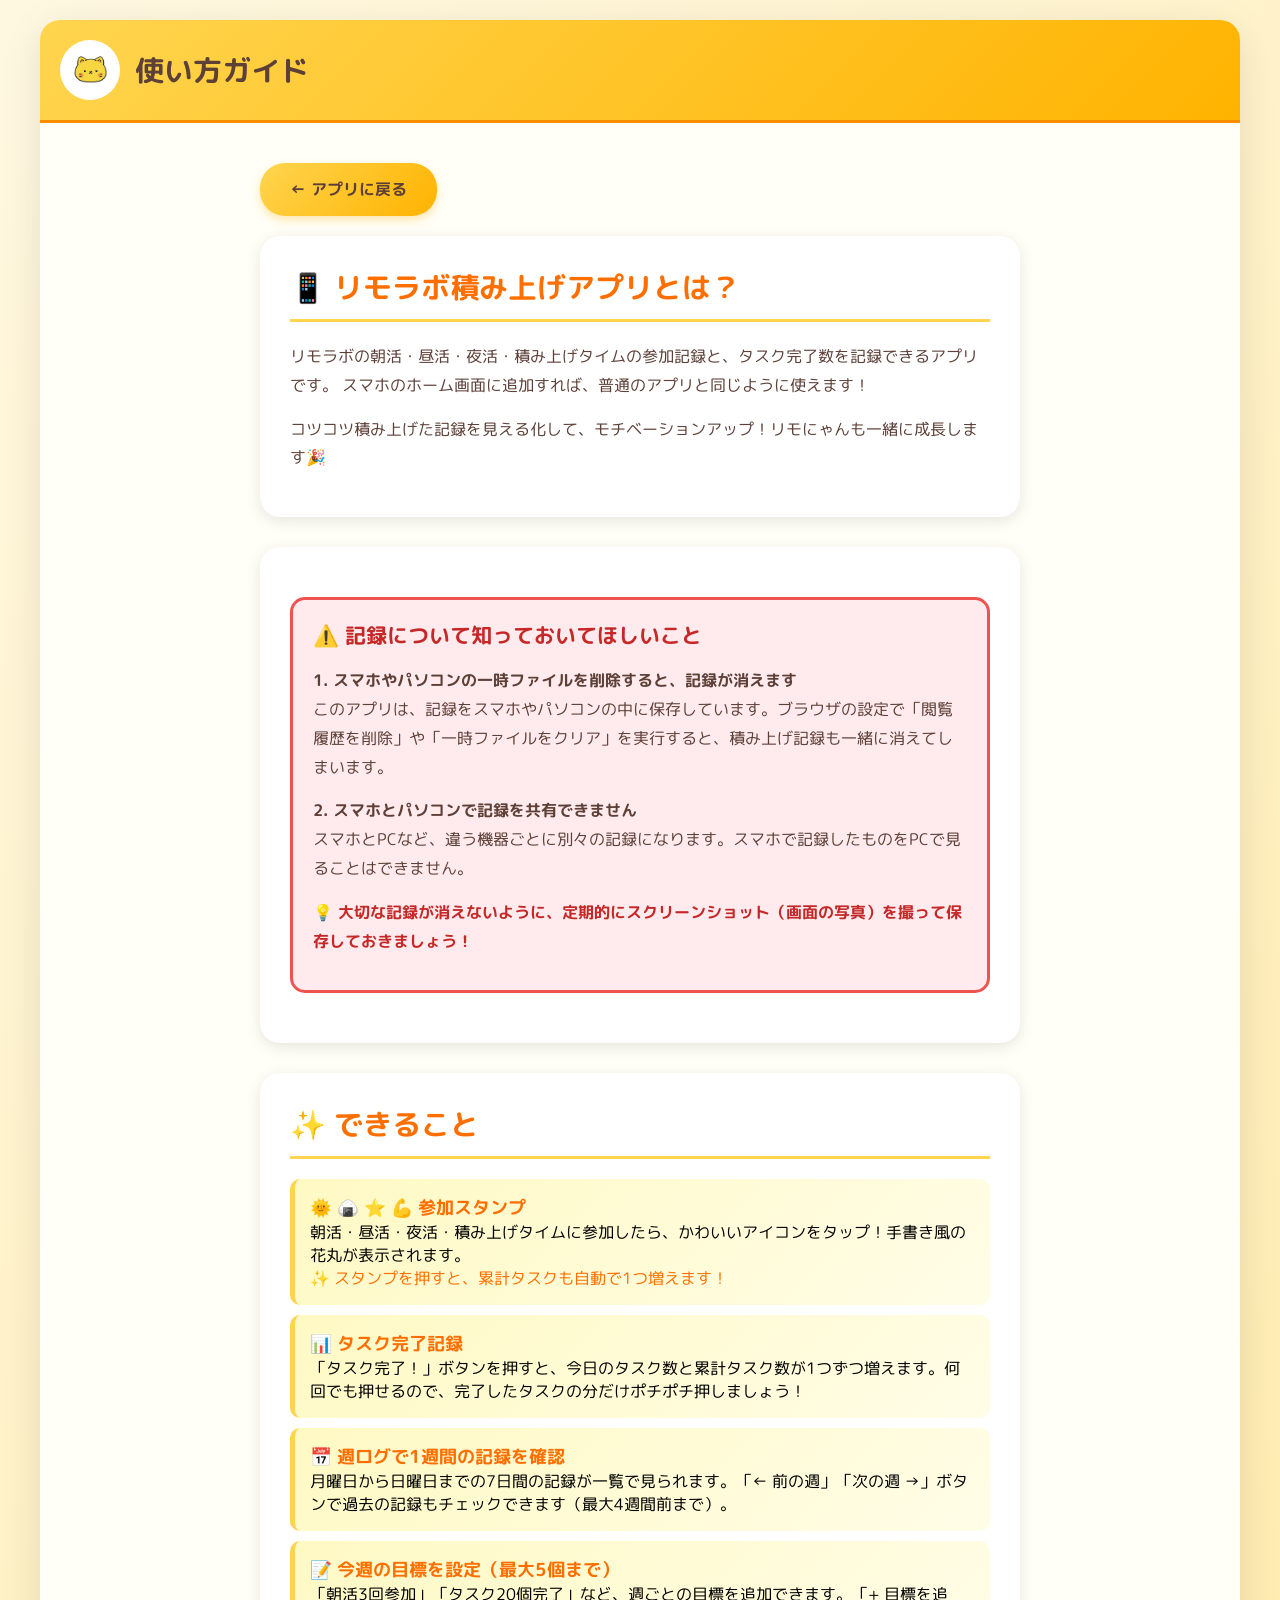
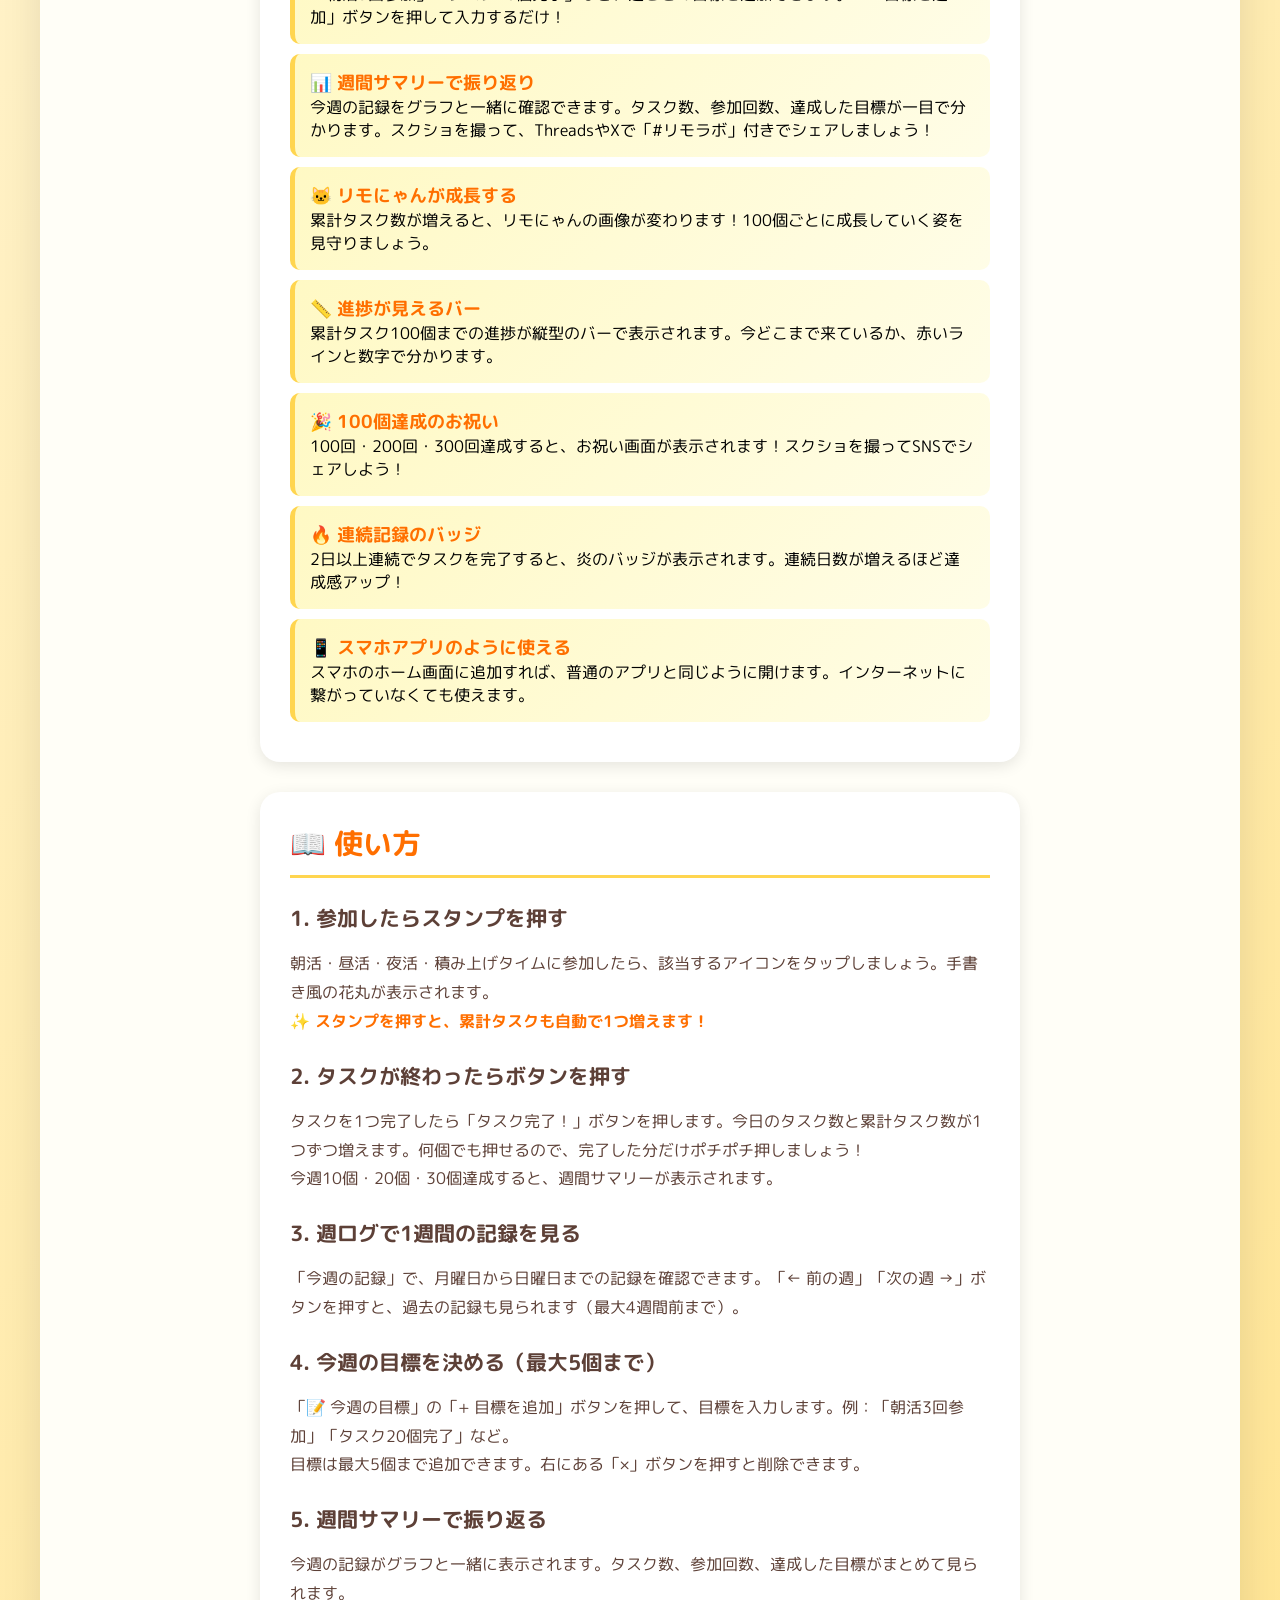
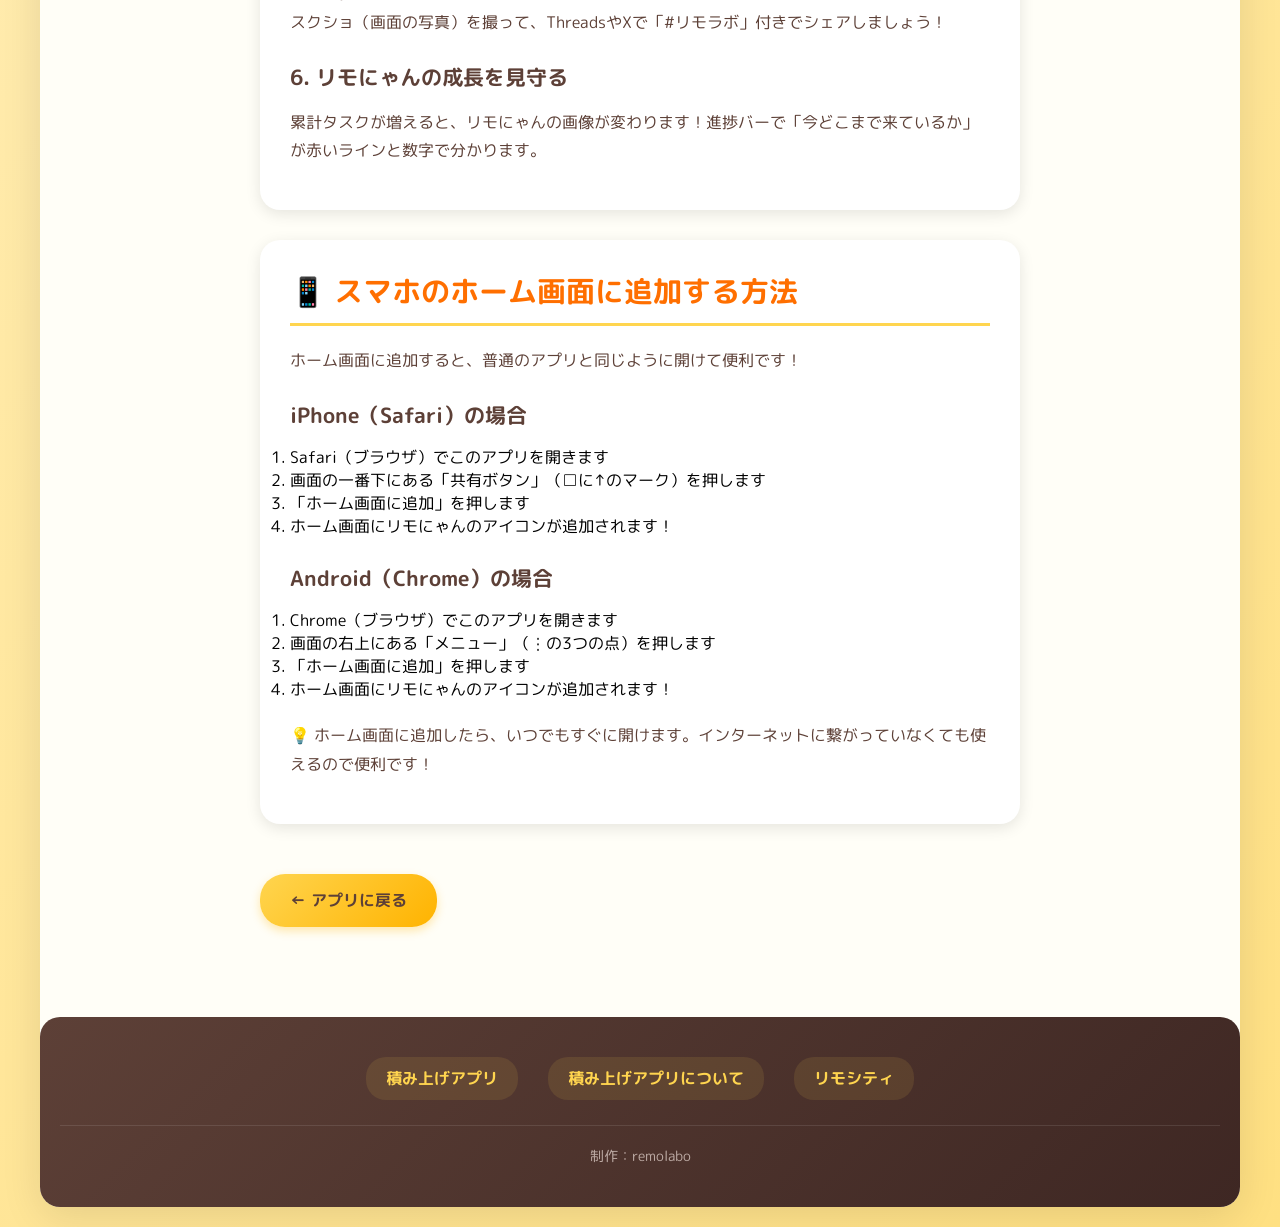
==== about.html @ e18f7ae5 "feat: 使い方リンクをヘッダーに移動＋内容を初心者向けに全面改訂 【レイアウト変更】 - 「使い方」リンクをフッターからヘッダーに移動 - ヘッダーにナビゲーションバーを追加（オレンジのボタン） " ====
<!DOCTYPE html>
<html lang="ja">
<head>
    <meta charset="UTF-8">
    <meta name="viewport" content="width=device-width, initial-scale=1.0">
    <title>リモラボ_積み上げアプリについて</title>

    <!-- PWA設定 -->
    <link rel="manifest" href="manifest.json">
    <link rel="icon" href="assets/remonyan.png">
    <meta name="theme-color" content="#ffd54f">
    <meta name="apple-mobile-web-app-capable" content="yes">
    <meta name="apple-mobile-web-app-status-bar-style" content="default">
    <meta name="apple-mobile-web-app-title" content="積み上げ">
    <link rel="apple-touch-icon" href="assets/remonyan.png">

    <!-- Google Fonts -->
    <link rel="preconnect" href="https://fonts.googleapis.com">
    <link rel="preconnect" href="https://fonts.gstatic.com" crossorigin>
    <link href="https://fonts.googleapis.com/css2?family=M+PLUS+Rounded+1c:wght@400;700;800&display=swap" rel="stylesheet">

    <link rel="stylesheet" href="styles.css">
    <style>
        .about-container {
            max-width: 800px;
            margin: 0 auto;
            padding: 20px;
        }

        .about-section {
            background: white;
            border-radius: 20px;
            padding: 30px;
            margin-bottom: 30px;
            box-shadow: 0 4px 15px rgba(0,0,0,0.1);
        }

        .about-section h2 {
            color: #ff6f00;
            font-size: 1.8em;
            margin-bottom: 20px;
            border-bottom: 3px solid #ffd54f;
            padding-bottom: 10px;
        }

        .about-section h3 {
            color: #5d4037;
            font-size: 1.3em;
            margin-top: 25px;
            margin-bottom: 15px;
        }

        .about-section p {
            line-height: 1.8;
            color: #5d4037;
            margin-bottom: 15px;
        }

        .feature-list {
            list-style: none;
            padding: 0;
        }

        .feature-list li {
            padding: 15px;
            margin-bottom: 10px;
            background: linear-gradient(135deg, #fff9c4 0%, #fffde7 100%);
            border-radius: 10px;
            border-left: 5px solid #ffd54f;
        }

        .feature-list li strong {
            color: #ff6f00;
            font-size: 1.1em;
        }

        .warning-box {
            background: #ffebee;
            border: 3px solid #ef5350;
            border-radius: 15px;
            padding: 20px;
            margin: 20px 0;
        }

        .warning-box h3 {
            color: #c62828;
            margin-top: 0;
        }

        .backup-steps {
            background: #e8f5e9;
            border: 3px solid #66bb6a;
            border-radius: 15px;
            padding: 20px;
            margin: 20px 0;
        }

        .backup-steps h3 {
            color: #2e7d32;
            margin-top: 0;
        }

        .backup-steps ol {
            line-height: 2;
        }

        .backup-steps strong {
            color: #2e7d32;
        }

        .back-link {
            display: inline-block;
            margin: 20px 0;
            padding: 15px 30px;
            background: linear-gradient(135deg, #ffd54f 0%, #ffb300 100%);
            color: #5d4037;
            text-decoration: none;
            border-radius: 25px;
            font-weight: bold;
            box-shadow: 0 4px 10px rgba(255, 179, 0, 0.3);
            transition: all 0.3s;
        }

        .back-link:hover {
            transform: translateY(-2px);
            box-shadow: 0 6px 15px rgba(255, 179, 0, 0.4);
        }
    </style>
</head>
<body>
    <div class="container">
        <!-- ヘッダー -->
        <header>
            <div class="header-content">
                <img src="assets/remonyan.png" alt="リモにゃん" class="header-logo">
                <h1>使い方ガイド</h1>
            </div>
        </header>

        <div class="about-container">
            <a href="index.html" class="back-link">← アプリに戻る</a>

            <!-- アプリについて -->
            <div class="about-section">
                <h2>📱 リモラボ積み上げアプリとは？</h2>
                <p>
                    リモラボの朝活・昼活・夜活・積み上げタイムの参加記録と、タスク完了数を記録できるアプリです。
                    スマホのホーム画面に追加すれば、普通のアプリと同じように使えます！
                </p>
                <p>
                    コツコツ積み上げた記録を見える化して、モチベーションアップ！リモにゃんも一緒に成長します🎉
                </p>
            </div>

            <!-- 重要な注意点 -->
            <div class="about-section">
                <div class="warning-box">
                    <h3>⚠️ 記録について知っておいてほしいこと</h3>
                    <p>
                        <strong>1. スマホやパソコンの一時ファイルを削除すると、記録が消えます</strong><br>
                        このアプリは、記録をスマホやパソコンの中に保存しています。ブラウザの設定で「閲覧履歴を削除」や「一時ファイルをクリア」を実行すると、積み上げ記録も一緒に消えてしまいます。
                    </p>
                    <p>
                        <strong>2. スマホとパソコンで記録を共有できません</strong><br>
                        スマホとPCなど、違う機器ごとに別々の記録になります。スマホで記録したものをPCで見ることはできません。
                    </p>
                    <p style="margin-top: 15px; color: #c62828; font-weight: bold;">
                        💡 大切な記録が消えないように、定期的にスクリーンショット（画面の写真）を撮って保存しておきましょう！
                    </p>
                </div>
            </div>

            <!-- 主な機能 -->
            <div class="about-section">
                <h2>✨ できること</h2>
                <ul class="feature-list">
                    <li>
                        <strong>🌞 🍙 ⭐ 💪 参加スタンプ</strong><br>
                        朝活・昼活・夜活・積み上げタイムに参加したら、かわいいアイコンをタップ！手書き風の花丸が表示されます。<br>
                        <span style="color: #ff6f00;">✨ スタンプを押すと、累計タスクも自動で1つ増えます！</span>
                    </li>
                    <li>
                        <strong>📊 タスク完了記録</strong><br>
                        「タスク完了！」ボタンを押すと、今日のタスク数と累計タスク数が1つずつ増えます。何回でも押せるので、完了したタスクの分だけポチポチ押しましょう！
                    </li>
                    <li>
                        <strong>📅 週ログで1週間の記録を確認</strong><br>
                        月曜日から日曜日までの7日間の記録が一覧で見られます。「← 前の週」「次の週 →」ボタンで過去の記録もチェックできます（最大4週間前まで）。
                    </li>
                    <li>
                        <strong>📝 今週の目標を設定（最大5個まで）</strong><br>
                        「朝活3回参加」「タスク20個完了」など、週ごとの目標を追加できます。「+ 目標を追加」ボタンを押して入力するだけ！
                    </li>
                    <li>
                        <strong>📊 週間サマリーで振り返り</strong><br>
                        今週の記録をグラフと一緒に確認できます。タスク数、参加回数、達成した目標が一目で分かります。スクショを撮って、ThreadsやXで「#リモラボ」付きでシェアしましょう！
                    </li>
                    <li>
                        <strong>🐱 リモにゃんが成長する</strong><br>
                        累計タスク数が増えると、リモにゃんの画像が変わります！100個ごとに成長していく姿を見守りましょう。
                    </li>
                    <li>
                        <strong>📏 進捗が見えるバー</strong><br>
                        累計タスク100個までの進捗が縦型のバーで表示されます。今どこまで来ているか、赤いラインと数字で分かります。
                    </li>
                    <li>
                        <strong>🎉 100個達成のお祝い</strong><br>
                        100回・200回・300回達成すると、お祝い画面が表示されます！スクショを撮ってSNSでシェアしよう！
                    </li>
                    <li>
                        <strong>🔥 連続記録のバッジ</strong><br>
                        2日以上連続でタスクを完了すると、炎のバッジが表示されます。連続日数が増えるほど達成感アップ！
                    </li>
                    <li>
                        <strong>📱 スマホアプリのように使える</strong><br>
                        スマホのホーム画面に追加すれば、普通のアプリと同じように開けます。インターネットに繋がっていなくても使えます。
                    </li>
                </ul>
            </div>

            <!-- 使い方 -->
            <div class="about-section">
                <h2>📖 使い方</h2>

                <h3>1. 参加したらスタンプを押す</h3>
                <p>
                    朝活・昼活・夜活・積み上げタイムに参加したら、該当するアイコンをタップしましょう。手書き風の花丸が表示されます。<br>
                    <strong style="color: #ff6f00;">✨ スタンプを押すと、累計タスクも自動で1つ増えます！</strong>
                </p>

                <h3>2. タスクが終わったらボタンを押す</h3>
                <p>
                    タスクを1つ完了したら「タスク完了！」ボタンを押します。今日のタスク数と累計タスク数が1つずつ増えます。何個でも押せるので、完了した分だけポチポチ押しましょう！<br>
                    今週10個・20個・30個達成すると、週間サマリーが表示されます。
                </p>

                <h3>3. 週ログで1週間の記録を見る</h3>
                <p>
                    「今週の記録」で、月曜日から日曜日までの記録を確認できます。「← 前の週」「次の週 →」ボタンを押すと、過去の記録も見られます（最大4週間前まで）。
                </p>

                <h3>4. 今週の目標を決める（最大5個まで）</h3>
                <p>
                    「📝 今週の目標」の「+ 目標を追加」ボタンを押して、目標を入力します。例：「朝活3回参加」「タスク20個完了」など。<br>
                    目標は最大5個まで追加できます。右にある「×」ボタンを押すと削除できます。
                </p>

                <h3>5. 週間サマリーで振り返る</h3>
                <p>
                    今週の記録がグラフと一緒に表示されます。タスク数、参加回数、達成した目標がまとめて見られます。<br>
                    スクショ（画面の写真）を撮って、ThreadsやXで「#リモラボ」付きでシェアしましょう！
                </p>

                <h3>6. リモにゃんの成長を見守る</h3>
                <p>
                    累計タスクが増えると、リモにゃんの画像が変わります！進捗バーで「今どこまで来ているか」が赤いラインと数字で分かります。
                </p>
            </div>

            <!-- スマホアプリ化 -->
            <div class="about-section">
                <h2>📱 スマホのホーム画面に追加する方法</h2>
                <p>
                    ホーム画面に追加すると、普通のアプリと同じように開けて便利です！
                </p>

                <h3>iPhone（Safari）の場合</h3>
                <ol>
                    <li>Safari（ブラウザ）でこのアプリを開きます</li>
                    <li>画面の一番下にある「共有ボタン」（□に↑のマーク）を押します</li>
                    <li>「ホーム画面に追加」を押します</li>
                    <li>ホーム画面にリモにゃんのアイコンが追加されます！</li>
                </ol>

                <h3>Android（Chrome）の場合</h3>
                <ol>
                    <li>Chrome（ブラウザ）でこのアプリを開きます</li>
                    <li>画面の右上にある「メニュー」（⋮の3つの点）を押します</li>
                    <li>「ホーム画面に追加」を押します</li>
                    <li>ホーム画面にリモにゃんのアイコンが追加されます！</li>
                </ol>

                <p style="margin-top: 20px; color: #5d4037;">
                    💡 ホーム画面に追加したら、いつでもすぐに開けます。インターネットに繋がっていなくても使えるので便利です！
                </p>
            </div>

            <a href="index.html" class="back-link">← アプリに戻る</a>
        </div>

        <!-- フッター -->
        <footer>
            <div class="footer-links">
                <a href="index.html">積み上げアプリ</a>
                <a href="about.html">積み上げアプリについて</a>
                <a href="https://remolabo.commmune.com/view/home" target="_blank">リモシティ</a>
            </div>
            <div class="footer-credit">
                制作：remolabo
            </div>
        </footer>
    </div>
</body>
</html>
---- styles.css ----
/* リセット */
* {
    margin: 0;
    padding: 0;
    box-sizing: border-box;
}

/* モバイル最適化 */
button {
    touch-action: manipulation; /* タップ時の300msディレイを削減 */
    -webkit-tap-highlight-color: rgba(255, 213, 79, 0.3); /* タップ時のハイライト色 */
}

body {
    font-family: 'M PLUS Rounded 1c', 'Segoe UI', 'Hiragino Sans', 'Hiragino Kaku Gothic ProN', Meiryo, sans-serif;
    background: linear-gradient(135deg, #fff8e1 0%, #ffe082 100%);
    min-height: 100vh;
    padding: 20px;
    /* スクロール時のパフォーマンス向上 */
    -webkit-overflow-scrolling: touch;
}

.container {
    max-width: 1200px;
    margin: 0 auto;
    background: #fffef7;
    border-radius: 20px;
    box-shadow: 0 10px 40px rgba(0,0,0,0.1);
    overflow: hidden;
}

/* ヘッダー */
header {
    background: linear-gradient(135deg, #ffd54f 0%, #ffb300 100%);
    padding: 20px;
    border-bottom: 3px solid #ff8f00;
}

.header-content {
    display: flex;
    align-items: center;
    gap: 15px;
}

.header-logo {
    width: 60px;
    height: 60px;
    border-radius: 50%;
    background: white;
    padding: 5px;
}

header h1 {
    flex: 1;
    color: #5d4037;
    font-size: 1.8em;
    font-weight: bold;
}

.header-nav {
    display: flex;
    justify-content: center;
    padding: 10px 0 0 0;
}

.nav-link {
    background: linear-gradient(135deg, #ff6f00 0%, #ff8f00 100%);
    color: white;
    text-decoration: none;
    padding: 8px 20px;
    border-radius: 20px;
    font-weight: bold;
    font-size: 0.9em;
    transition: all 0.2s;
}

.nav-link:hover {
    transform: translateY(-2px);
    box-shadow: 0 4px 10px rgba(255, 111, 0, 0.3);
}

.icon-btn {
    background: white;
    border: none;
    border-radius: 50%;
    width: 40px;
    height: 40px;
    font-size: 1.5em;
    cursor: pointer;
    transition: transform 0.2s;
}

.icon-btn:hover {
    transform: scale(1.1);
}

/* メインレイアウト */
.main-layout {
    display: flex;
    gap: 20px;
    padding: 20px;
}

main {
    flex: 1;
}

/* 今日の操作パネル */
.today-panel {
    background: white;
    border: 2px solid #ffe082;
    border-radius: 15px;
    padding: 20px;
    margin-bottom: 20px;
}

.today-panel h2 {
    color: #5d4037;
    margin-bottom: 15px;
    font-size: 1.3em;
}

/* 参加スタンプ */
.stamps-container {
    display: grid;
    grid-template-columns: repeat(4, 1fr);
    gap: 15px;
    margin-bottom: 20px;
}

.stamp-btn {
    position: relative;
    background: white;
    border: 3px solid #e0e0e0;
    border-radius: 15px;
    padding: 15px;
    cursor: pointer;
    transition: all 0.3s;
    display: flex;
    flex-direction: column;
    align-items: center;
    gap: 8px;
}

.stamp-btn:hover {
    transform: translateY(-5px);
    box-shadow: 0 5px 15px rgba(0,0,0,0.1);
}

.stamp-icon {
    width: 60px;
    height: 60px;
    object-fit: contain;
}

.stamp-label {
    font-size: 0.9em;
    color: #666;
    font-weight: bold;
}

/* 花丸エフェクト（手書き風） */
.hanamaru {
    position: absolute;
    top: 50%;
    left: 50%;
    transform: translate(-50%, -50%);
    width: 90px;
    height: 90px;
    opacity: 0;
    pointer-events: none;
    background-image: url('assets/hanamaru.png');
    background-size: contain;
    background-repeat: no-repeat;
    background-position: center;
}

.stamp-btn.active .hanamaru {
    opacity: 0.8;
}

/* 押した瞬間のアニメーション（1回だけ） */
.hanamaru.animate {
    animation: hanamaru-draw 0.6s ease-out;
}

@keyframes hanamaru-draw {
    0% {
        opacity: 0;
        transform: translate(-50%, -50%) scale(0.5) rotate(-10deg);
    }
    50% {
        transform: translate(-50%, -50%) scale(1.15) rotate(5deg);
    }
    100% {
        opacity: 0.8;
        transform: translate(-50%, -50%) scale(1) rotate(0deg);
    }
}

/* タスクセクション */
.task-section {
    text-align: center;
}

.task-button-row {
    display: flex;
    align-items: center;
    justify-content: center;
    gap: 15px;
    flex-wrap: wrap;
}

.task-btn {
    background: linear-gradient(135deg, #fff9c4 0%, #ffd54f 50%, #ffb300 100%);
    color: #5d4037;
    border: 3px solid #fff;
    border-radius: 30px;
    padding: 18px 45px;
    font-size: 1.3em;
    font-weight: 800;
    cursor: pointer;
    box-shadow:
        0 0 0 2px #ffb300,
        0 8px 0 #ff8f00,
        0 12px 25px rgba(255, 143, 0, 0.5);
    transition: all 0.1s ease;
    position: relative;
    text-shadow: 0 2px 4px rgba(255, 255, 255, 0.8);
    letter-spacing: 0.05em;
}

.task-btn:hover {
    transform: translateY(-2px);
    box-shadow:
        0 0 0 2px #ffb300,
        0 10px 0 #ff8f00,
        0 15px 30px rgba(255, 143, 0, 0.6);
}

.task-btn:active {
    transform: translateY(6px);
    box-shadow:
        0 0 0 2px #ffb300,
        0 2px 0 #ff8f00,
        0 5px 12px rgba(255, 143, 0, 0.4);
}

.streak-badge {
    background: linear-gradient(135deg, #ff9800 0%, #f57c00 100%);
    color: white;
    padding: 10px 20px;
    border-radius: 25px;
    font-weight: bold;
    font-size: 1.1em;
    box-shadow: 0 4px 15px rgba(255, 152, 0, 0.3);
    animation: streak-pulse 2s ease-in-out infinite;
}

@keyframes streak-pulse {
    0%, 100% {
        transform: scale(1);
        box-shadow: 0 4px 15px rgba(255, 152, 0, 0.3);
    }
    50% {
        transform: scale(1.05);
        box-shadow: 0 6px 20px rgba(255, 152, 0, 0.5);
    }
}

.task-count {
    margin-top: 15px;
    display: flex;
    justify-content: center;
    gap: 30px;
    font-size: 1.1em;
}

.task-count strong {
    color: #ff6f00;
    font-size: 1.3em;
}

/* 週ログ */
.week-log {
    background: white;
    border: 2px solid #ffe082;
    border-radius: 15px;
    padding: 20px;
    margin-bottom: 20px;
}

.week-nav {
    display: flex;
    align-items: center;
    justify-content: space-between;
    margin-bottom: 15px;
}

.week-nav button {
    background: #ffd54f;
    border: none;
    border-radius: 20px;
    padding: 8px 16px;
    cursor: pointer;
    font-weight: bold;
    transition: all 0.2s;
}

.week-nav button:hover {
    background: #ffb300;
    transform: scale(1.05);
}

.week-nav button:disabled {
    background: #e0e0e0;
    cursor: not-allowed;
    opacity: 0.5;
}

#weekTitle {
    color: #5d4037;
    font-size: 1.2em;
}

.week-table {
    border: 2px solid #e0e0e0;
    border-radius: 10px;
    overflow: hidden;
}

.week-header {
    display: grid;
    grid-template-columns: 120px 1fr 80px;
    background: #fff8e1;
    font-weight: bold;
    padding: 10px;
    border-bottom: 2px solid #e0e0e0;
}

.week-body {
    max-height: 400px;
    overflow-y: auto;
}

.week-row {
    display: grid;
    grid-template-columns: 120px 1fr 80px;
    padding: 10px;
    border-bottom: 1px solid #f0f0f0;
    align-items: center;
}

.week-row:last-child {
    border-bottom: none;
}

.week-row.today {
    background: #fff9c4;
}

.week-stamps {
    display: flex;
    gap: 8px;
}

.mini-stamp {
    width: 24px;
    height: 24px;
    object-fit: contain;
    opacity: 0.3;
    position: relative;
}

.mini-stamp.active {
    opacity: 1;
}

.mini-stamp.active::after {
    content: '';
    position: absolute;
    top: 50%;
    left: 50%;
    transform: translate(-50%, -50%);
    width: 25px;
    height: 25px;
    border: 2px solid #ff5252;
    border-radius: 50%;
}

/* リモにゃん成長パネル */
.remonyan-panel {
    width: 200px;
    background: white;
    border: 2px solid #ffe082;
    border-radius: 15px;
    padding: 20px;
    text-align: center;
}

.remonyan-panel h3 {
    color: #5d4037;
    margin-bottom: 15px;
    font-size: 1.1em;
}

.remonyan-container {
    margin: 20px 0;
}

.remonyan-growth {
    width: 150px;
    height: 150px;
    object-fit: contain;
    animation: remonyan-bounce 3s ease-in-out infinite;
}

@keyframes remonyan-bounce {
    0%, 100% {
        transform: translateY(0);
    }
    50% {
        transform: translateY(-10px);
    }
}

.remonyan-count {
    font-size: 1.5em;
    font-weight: bold;
    color: #ff6f00;
    margin: 15px 0 0 0;
}

/* ものさしバー */
.monasashi-bar {
    height: 300px;
    width: 60px;
    margin: 20px auto 0;
    border: 2px solid #bdbdbd;
    border-radius: 10px;
    overflow: visible;
    position: relative;
    background: #f5f5f5;
    display: flex;
    flex-direction: column-reverse;
}

.monasashi-bar .monasashi-block {
    overflow: hidden;
}

.monasashi-block {
    height: 1%;
    transition: all 0.3s;
}

.monasashi-current {
    position: absolute;
    left: 0; /* バーの左端に揃える */
    width: 100%; /* バーの幅に合わせる */
    height: 3px;
    background: #ff3333; /* 赤いライン */
    box-shadow: 0 1px 3px rgba(255, 51, 51, 0.5);
    z-index: 10;
    pointer-events: none;
}

/* 数字は非表示 */
.monasashi-number {
    display: none;
}

/* 今週の目標 */
.weekly-goal {
    background: #fff9c4;
    border: 2px solid #ffd54f;
    border-radius: 15px;
    padding: 15px;
    margin-bottom: 20px;
}

.goal-header {
    display: flex;
    justify-content: space-between;
    align-items: center;
    margin-bottom: 12px;
}

.goal-header label {
    font-weight: bold;
    color: #5d4037;
    margin: 0;
}

.add-goal-btn {
    background: linear-gradient(135deg, #ffd54f 0%, #ffb300 100%);
    color: #5d4037;
    border: none;
    padding: 8px 16px;
    border-radius: 20px;
    font-size: 0.9em;
    font-weight: bold;
    cursor: pointer;
    transition: all 0.3s;
    box-shadow: 0 2px 8px rgba(255, 179, 0, 0.3);
}

.add-goal-btn:hover {
    transform: translateY(-2px);
    box-shadow: 0 4px 12px rgba(255, 179, 0, 0.4);
}

.add-goal-btn:active {
    transform: translateY(0);
}

.add-goal-btn:disabled {
    opacity: 0.5;
    cursor: not-allowed;
}

.goals-container {
    display: flex;
    flex-direction: column;
    gap: 10px;
}

.goal-item {
    display: flex;
    gap: 8px;
    align-items: center;
}

.goal-item input {
    flex: 1;
    padding: 12px;
    border: 2px solid #ffe082;
    border-radius: 10px;
    font-size: 1em;
    font-family: 'M PLUS Rounded 1c', sans-serif;
    transition: border-color 0.2s;
}

.goal-item input:focus {
    outline: none;
    border-color: #ffb300;
}

.remove-goal-btn {
    background: #ff5252;
    color: white;
    border: none;
    width: 32px;
    height: 32px;
    border-radius: 50%;
    font-size: 1.2em;
    cursor: pointer;
    transition: all 0.3s;
    flex-shrink: 0;
}

.remove-goal-btn:hover {
    background: #d32f2f;
    transform: scale(1.1);
}

.remove-goal-btn:active {
    transform: scale(0.95);
}

/* 注意書き */
.notice {
    background: #fff3e0;
    border: 2px solid #ff9800;
    border-radius: 10px;
    padding: 15px;
    font-size: 0.9em;
    color: #e65100;
    text-align: center;
}

/* モーダル */
.modal {
    display: none;
    position: fixed;
    top: 0;
    left: 0;
    width: 100%;
    height: 100%;
    background: rgba(0,0,0,0.5);
    z-index: 1000;
    align-items: center;
    justify-content: center;
}

.modal.show {
    display: flex;
}

.modal-content {
    background: white;
    border-radius: 20px;
    padding: 30px;
    max-width: 500px;
    width: 90%;
    max-height: 80vh;
    overflow-y: auto;
    position: relative;
}

.modal-header {
    display: flex;
    justify-content: space-between;
    align-items: center;
    margin-bottom: 20px;
}

.close-btn {
    background: none;
    border: none;
    font-size: 2em;
    cursor: pointer;
    color: #999;
    transition: color 0.2s;
}

.close-btn:hover {
    color: #333;
}

.settings-section {
    display: flex;
    flex-direction: column;
    gap: 15px;
}

.btn-primary {
    background: #2196f3;
    color: white;
    border: none;
    border-radius: 10px;
    padding: 12px 20px;
    font-size: 1em;
    cursor: pointer;
    transition: all 0.2s;
}

.btn-primary:hover {
    background: #1976d2;
    transform: translateY(-2px);
}

.btn-danger {
    background: #f44336;
    color: white;
    border: none;
    border-radius: 10px;
    padding: 12px 20px;
    font-size: 1em;
    cursor: pointer;
    transition: all 0.2s;
}

.btn-danger:hover {
    background: #d32f2f;
    transform: translateY(-2px);
}

/* お祝い画面 */
.celebration {
    background: rgba(0,0,0,0.8);
}

.celebration-content {
    max-width: 600px;
    text-align: center;
}

.celebration-circle {
    position: relative;
    width: 300px;
    height: 300px;
    margin: 20px auto;
}

#celebrationCanvas {
    position: absolute;
    top: 0;
    left: 0;
}

.celebration-logo {
    position: absolute;
    top: 50%;
    left: 50%;
    transform: translate(-50%, -50%);
    width: 150px;
    height: 150px;
    border-radius: 50%;
    animation: celebration-spin 2s ease-in-out;
}

@keyframes celebration-spin {
    0% { transform: translate(-50%, -50%) rotate(0deg) scale(0.5); opacity: 0; }
    50% { transform: translate(-50%, -50%) rotate(180deg) scale(1.2); }
    100% { transform: translate(-50%, -50%) rotate(360deg) scale(1); opacity: 1; }
}

.celebration-title {
    font-size: 2.5em;
    color: #ff6f00;
    margin: 20px 0;
    animation: celebration-bounce 1s ease-in-out;
}

@keyframes celebration-bounce {
    0%, 100% { transform: translateY(0); }
    50% { transform: translateY(-20px); }
}

.celebration-message {
    font-size: 1.3em;
    color: #5d4037;
    margin: 20px 0;
    line-height: 1.6;
}

.celebration-buttons {
    display: grid;
    grid-template-columns: 1fr 1fr;
    gap: 10px;
    margin-top: 30px;
}

.celebration-buttons .btn-primary {
    grid-column: 1 / -1;
}

.btn-social {
    color: white;
    border: none;
    border-radius: 10px;
    padding: 12px 20px;
    font-size: 1em;
    cursor: pointer;
    transition: all 0.2s;
}

.btn-social.threads {
    background: #000000;
}

.btn-social.x {
    background: #1da1f2;
}

.btn-social.line {
    background: #00b900;
}

.btn-social:hover {
    transform: translateY(-2px);
    filter: brightness(1.1);
}

/* 紙吹雪 */
.confetti {
    position: absolute;
    top: 0;
    left: 0;
    width: 100%;
    height: 100%;
    pointer-events: none;
    overflow: hidden;
}

.confetti-piece {
    position: absolute;
    width: 10px;
    height: 10px;
    background: #ffd54f;
    top: -10px;
    animation: confetti-fall 3s linear;
}

@keyframes confetti-fall {
    to {
        transform: translateY(100vh) rotate(360deg);
        opacity: 0;
    }
}

/* タスク完了メッセージ */
.task-message {
    position: fixed;
    top: 50%;
    left: 50%;
    transform: translate(-50%, -50%) scale(0.8);
    background: linear-gradient(135deg, #ffd54f 0%, #ffb300 100%);
    color: #5d4037;
    padding: 20px 40px;
    border-radius: 30px;
    font-size: 1.5em;
    font-weight: bold;
    box-shadow: 0 10px 30px rgba(255, 152, 0, 0.4);
    z-index: 2000;
    opacity: 0;
    pointer-events: none;
    transition: all 0.3s ease;
}

.task-message.show {
    opacity: 1;
    transform: translate(-50%, -50%) scale(1);
}

/* フッター */
footer {
    background: linear-gradient(135deg, #5d4037 0%, #3e2723 100%);
    color: #fff;
    padding: 40px 20px;
    text-align: center;
    margin-top: 50px;
    border-radius: 20px 20px 0 0;
}

.footer-links {
    display: flex;
    justify-content: center;
    gap: 30px;
    margin-bottom: 25px;
    flex-wrap: wrap;
}

.footer-links a {
    color: #ffd54f;
    text-decoration: none;
    font-weight: bold;
    padding: 10px 20px;
    border-radius: 20px;
    background: rgba(255, 213, 79, 0.1);
    transition: all 0.2s;
}

.footer-links a:hover {
    color: #fff;
    background: rgba(255, 213, 79, 0.2);
    transform: translateY(-2px);
}

.footer-credit {
    font-size: 0.9em;
    color: #bcaaa4;
    padding-top: 20px;
    border-top: 1px solid rgba(255, 255, 255, 0.1);
}

/* 週間サマリー確認ポップアップ */
.prompt-content {
    max-width: 450px;
    background: linear-gradient(135deg, #fff9c4 0%, #fffde7 100%);
    border: 3px solid #ffd54f;
    text-align: center;
    padding: 30px;
}

.prompt-content h3 {
    color: #5d4037;
    font-size: 1.4em;
    margin-bottom: 15px;
}

.prompt-content p {
    color: #5d4037;
    margin-bottom: 25px;
    font-size: 1.1em;
}

.prompt-buttons {
    display: flex;
    gap: 15px;
    justify-content: center;
    flex-wrap: wrap;
}

.btn-secondary {
    background: #e0e0e0;
    color: #5d4037;
    border: none;
    padding: 12px 30px;
    border-radius: 25px;
    font-size: 1em;
    font-weight: bold;
    cursor: pointer;
    transition: all 0.3s;
}

.btn-secondary:hover {
    background: #bdbdbd;
    transform: translateY(-2px);
}

/* 週間サマリー画面 */
.summary-content {
    max-width: 600px;
    background: linear-gradient(135deg, #fff9c4 0%, #fffde7 100%);
    border: 3px solid #ffd54f;
    max-height: none; /* スクショしやすいように高さ制限なし */
    overflow-y: visible;
}

.summary-header {
    text-align: center;
    margin-bottom: 15px;
    padding-bottom: 15px;
    border-bottom: 2px solid #ffd54f;
}

.summary-logo {
    width: 80px;
    height: 80px;
    margin-bottom: 10px;
}

.summary-header h2 {
    color: #ff6f00;
    font-size: 1.8em;
    margin-bottom: 5px;
}

.summary-date {
    color: #5d4037;
    font-size: 1em;
}

.summary-stats {
    display: grid;
    grid-template-columns: repeat(3, 1fr);
    gap: 10px;
    margin-bottom: 15px;
}

.stat-item {
    background: white;
    padding: 15px;
    border-radius: 15px;
    text-align: center;
    border: 2px solid #ffe082;
}

.stat-item.highlight {
    background: linear-gradient(135deg, #ffd54f 0%, #ffb300 100%);
    border-color: #ff6f00;
}

.stat-label {
    font-size: 0.9em;
    color: #5d4037;
    margin-bottom: 5px;
}

.stat-value {
    font-size: 1.8em;
    font-weight: bold;
    color: #ff6f00;
}

.summary-graph {
    background: white;
    padding: 15px;
    border-radius: 15px;
    margin-bottom: 15px;
    border: 2px solid #ffe082;
}

.summary-graph h3 {
    color: #5d4037;
    font-size: 1.2em;
    margin-bottom: 15px;
}

.summary-stamps {
    background: white;
    padding: 15px;
    border-radius: 15px;
    margin-bottom: 15px;
    border: 2px solid #ffe082;
}

.summary-stamps h3 {
    color: #5d4037;
    font-size: 1.2em;
    margin-bottom: 15px;
}

.stamp-summary {
    display: grid;
    grid-template-columns: repeat(2, 1fr);
    gap: 10px;
}

.stamp-count {
    color: #5d4037;
    font-size: 1em;
}

.stamp-count strong {
    color: #ff6f00;
    font-size: 1.2em;
}

.summary-goals {
    background: white;
    padding: 15px;
    border-radius: 15px;
    margin-bottom: 15px;
    border: 2px solid #ffe082;
}

.summary-goals h3 {
    color: #5d4037;
    font-size: 1.2em;
    margin-bottom: 15px;
}

.summary-goals ul {
    list-style: none;
    padding: 0;
}

.summary-goals li {
    color: #5d4037;
    padding: 8px 0;
    border-bottom: 1px solid #ffe082;
}

.summary-goals li:last-child {
    border-bottom: none;
}

.summary-goals li::before {
    content: "✓ ";
    color: #4caf50;
    font-weight: bold;
    margin-right: 8px;
}

.summary-share {
    text-align: center;
    padding-top: 15px;
    border-top: 2px solid #ffd54f;
}

.share-message {
    color: #ff6f00;
    font-size: 1.1em;
    font-weight: bold;
    margin-bottom: 15px;
}

.hashtag-text {
    color: #ff6f00;
    font-size: 1.2em;
    font-weight: bold;
    margin: 10px 0;
}

.summary-buttons {
    display: flex;
    gap: 15px;
    justify-content: center;
    flex-wrap: wrap;
}

/* レスポンシブ */
@media (max-width: 768px) {
    /* ボディのパディング縮小 */
    body {
        padding: 10px;
    }

    /* ヘッダータイトルのフォントサイズ縮小 */
    header h1 {
        font-size: 1.3em;
    }

    header {
        padding: 15px;
    }

    /* メインレイアウト */
    .main-layout {
        flex-direction: column;
        padding: 15px;
        gap: 15px;
    }

    /* パネルのパディング縮小 */
    .today-panel,
    .week-log {
        padding: 15px;
    }

    /* リモにゃんパネル */
    .monasashi-panel {
        width: 100%;
    }

    .monasashi-bar {
        width: 100%;
        height: 60px;
        flex-direction: row;
    }

    /* スタンプを2列に */
    .stamps-container {
        grid-template-columns: repeat(2, 1fr);
        gap: 10px;
    }

    /* スタンプアイコンとラベルを縮小 */
    .stamp-icon {
        width: 50px;
        height: 50px;
    }

    .stamp-label {
        font-size: 0.85em;
    }

    .stamp-btn {
        padding: 12px;
    }

    /* タスクボタンのサイズ調整 */
    .task-btn {
        padding: 15px 35px;
        font-size: 1.1em;
    }

    /* 週ナビゲーションの調整 */
    .week-nav button {
        padding: 6px 12px;
        font-size: 0.85em;
    }

    /* 週タイトルの改行防止とサイズ調整 */
    #weekTitle {
        font-size: 1em;
        white-space: nowrap;
        overflow: hidden;
        text-overflow: ellipsis;
    }

    /* 週テーブルの調整 */
    .week-header,
    .week-row {
        grid-template-columns: 85px 1fr 65px;
        font-size: 0.85em;
        padding: 8px;
    }

    /* 今週の目標セクション */
    .weekly-goal {
        padding: 12px;
    }

    .goal-header {
        flex-direction: column;
        align-items: flex-start;
        gap: 10px;
    }

    .add-goal-btn {
        width: 100%;
        padding: 10px;
    }

    .goal-item input {
        padding: 10px;
        font-size: 0.95em;
    }

    /* モーダルのパディング縮小 */
    .modal-content {
        padding: 20px;
        width: 95%;
    }

    /* お祝い画面の調整 */
    .celebration-content {
        padding: 20px;
    }

    .celebration-circle {
        width: 250px;
        height: 250px;
    }

    #celebrationCanvas {
        width: 250px;
        height: 250px;
    }

    .celebration-logo {
        width: 120px;
        height: 120px;
    }

    .celebration-title {
        font-size: 2em;
    }

    .celebration-message {
        font-size: 1.1em;
    }

    .celebration-buttons {
        grid-template-columns: 1fr;
    }

    /* 週間サマリー画面 */
    .summary-content {
        padding: 8px;
    }

    .summary-header {
        margin-bottom: 4px;
        padding-bottom: 4px;
    }

    .summary-logo {
        width: 40px;
        height: 40px;
        margin-bottom: 3px;
    }

    .summary-header h2 {
        font-size: 1.1em;
        margin-bottom: 2px;
    }

    .summary-date {
        font-size: 0.75em;
    }

    .summary-stats {
        grid-template-columns: repeat(3, 1fr);
        gap: 4px;
        margin-bottom: 6px;
    }

    .stat-item {
        padding: 6px 4px;
    }

    .stat-label {
        font-size: 0.65em;
        margin-bottom: 2px;
    }

    .stat-value {
        font-size: 1.1em;
    }

    .summary-graph,
    .summary-stamps,
    .summary-goals {
        padding: 6px;
        margin-bottom: 4px;
    }

    .summary-graph h3,
    .summary-stamps h3,
    .summary-goals h3 {
        font-size: 0.8em;
        margin-bottom: 4px;
    }

    #weeklyChart {
        max-height: 100px;
    }

    .summary-share {
        padding-top: 4px;
        border-top: 1px solid #ffd54f;
    }

    .share-message {
        font-size: 0.8em;
        margin-bottom: 4px;
    }

    .hashtag-text {
        font-size: 1em;
        margin: 4px 0;
    }

    .summary-buttons {
        gap: 6px;
    }

    .summary-buttons .btn-social {
        padding: 6px 12px;
        font-size: 0.75em;
    }

    .stamp-summary {
        grid-template-columns: repeat(2, 1fr);
        gap: 4px;
    }

    .stamp-count {
        font-size: 0.75em;
    }

    .stamp-count strong {
        font-size: 0.9em;
    }

    .summary-goals li {
        padding: 3px 0;
        font-size: 0.75em;
    }

    /* フッター */
    footer {
        padding: 30px 15px;
    }

    .footer-links {
        gap: 15px;
    }

    .footer-links a {
        padding: 8px 15px;
        font-size: 0.9em;
    }
}

/* 超小型デバイス（360px以下） */
@media (max-width: 360px) {
    header h1 {
        font-size: 1.1em;
    }

    .header-logo {
        width: 50px;
        height: 50px;
    }

    .task-btn {
        padding: 12px 25px;
        font-size: 1em;
    }

    #weekTitle {
        font-size: 0.9em;
    }

    .week-nav button {
        padding: 5px 10px;
        font-size: 0.8em;
    }

    .week-header,
    .week-row {
        grid-template-columns: 75px 1fr 60px;
        font-size: 0.8em;
    }
}
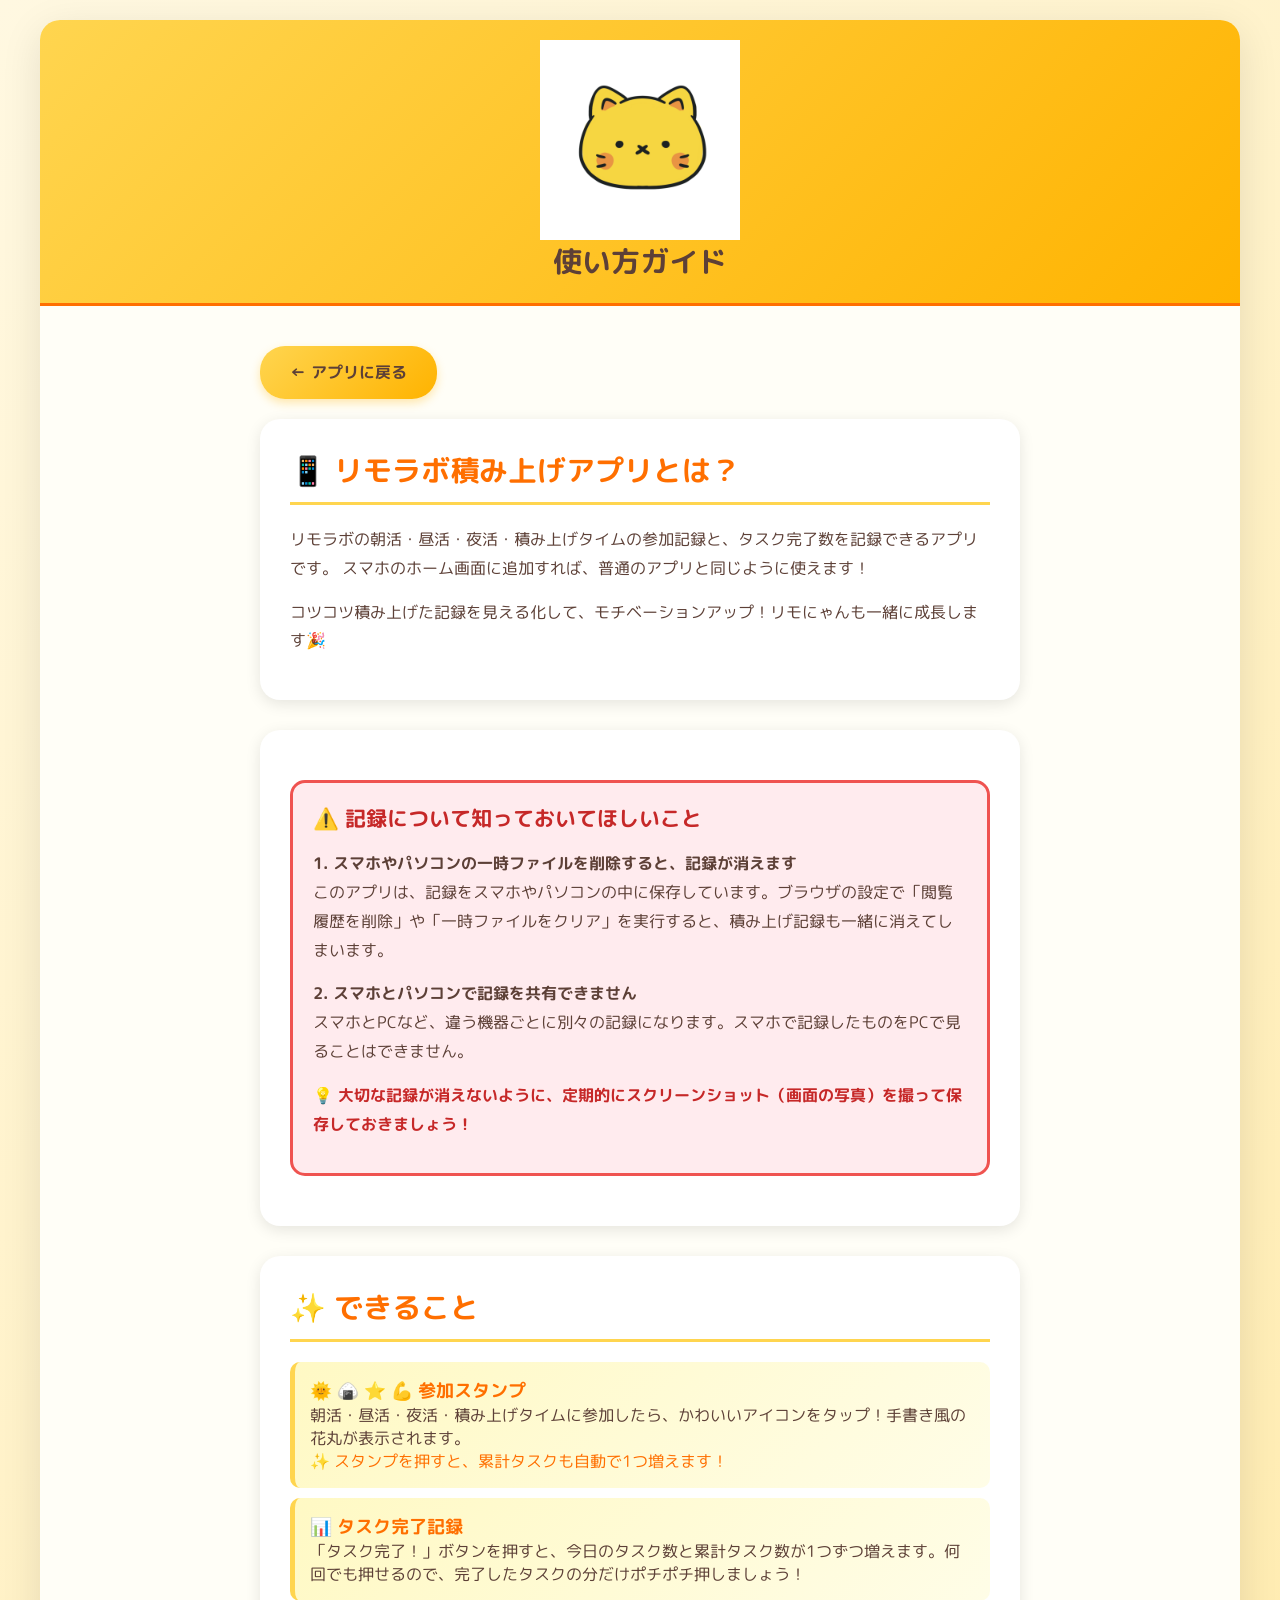
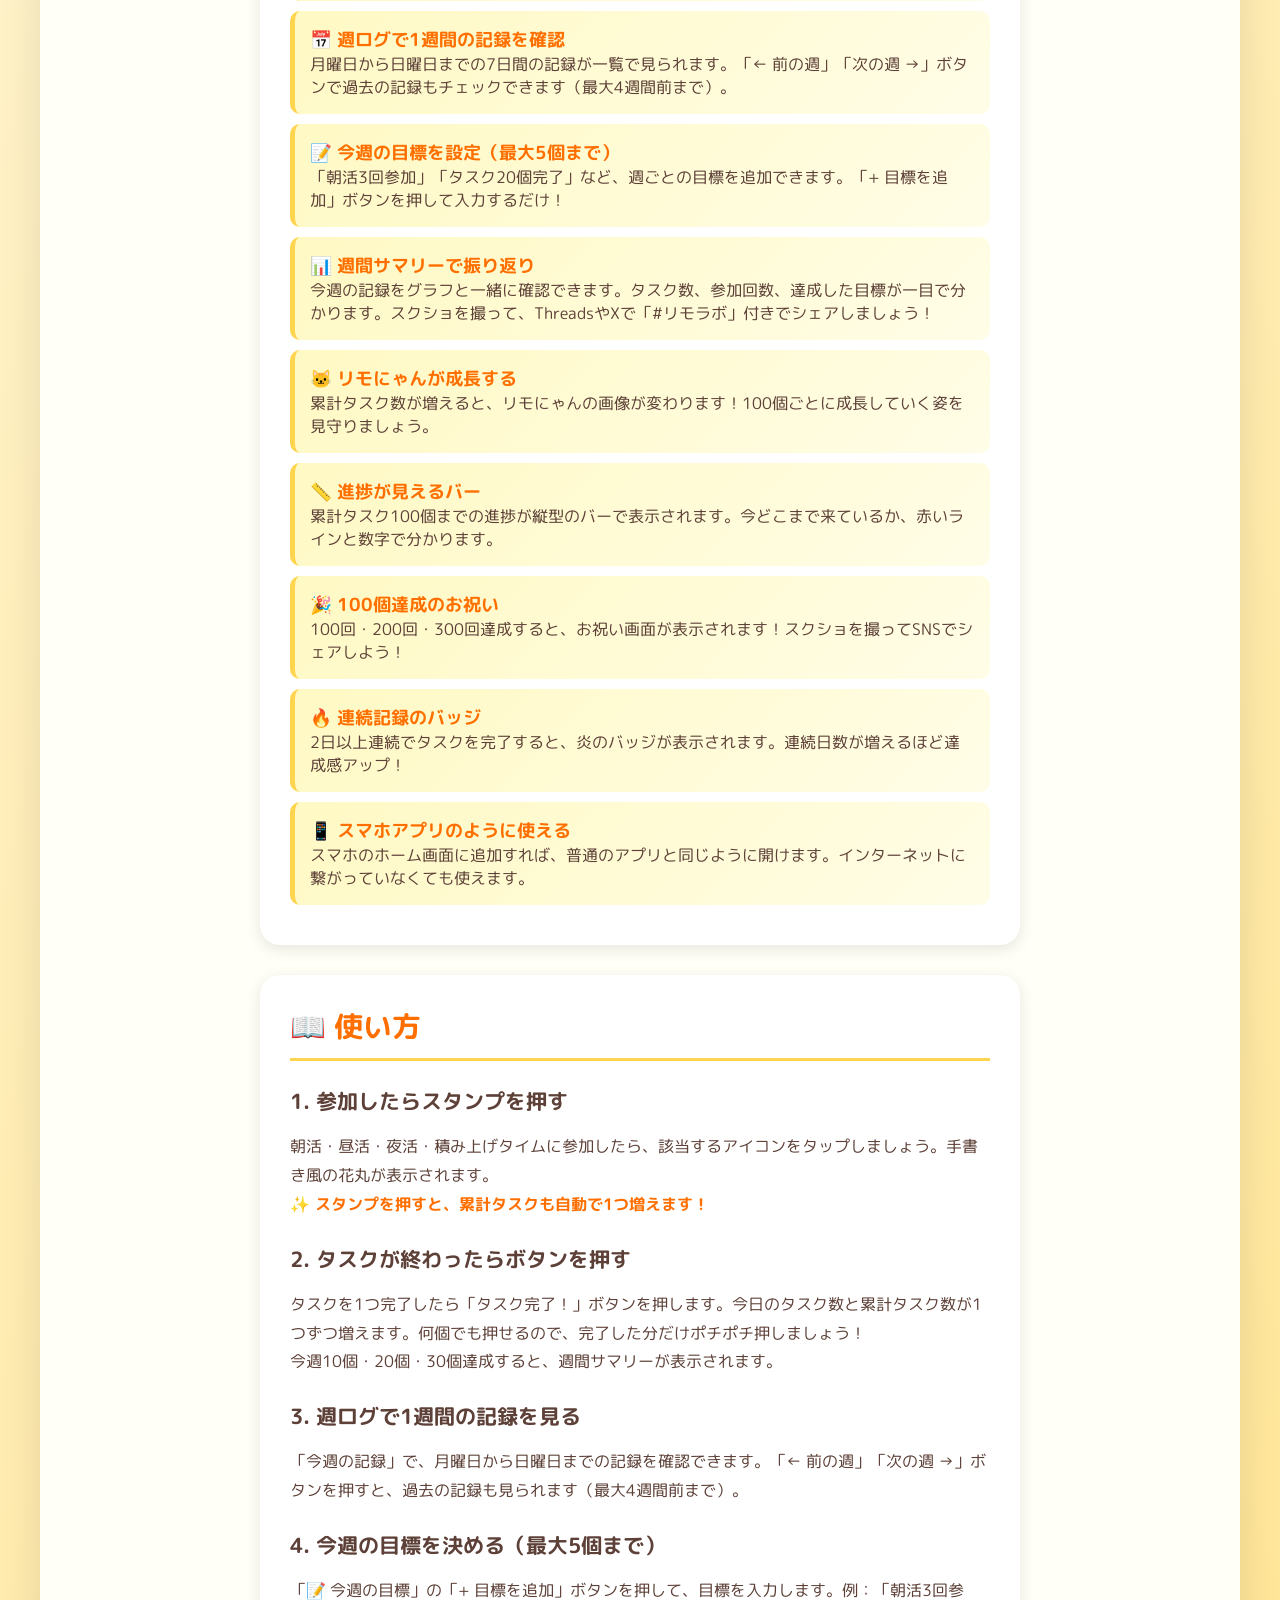
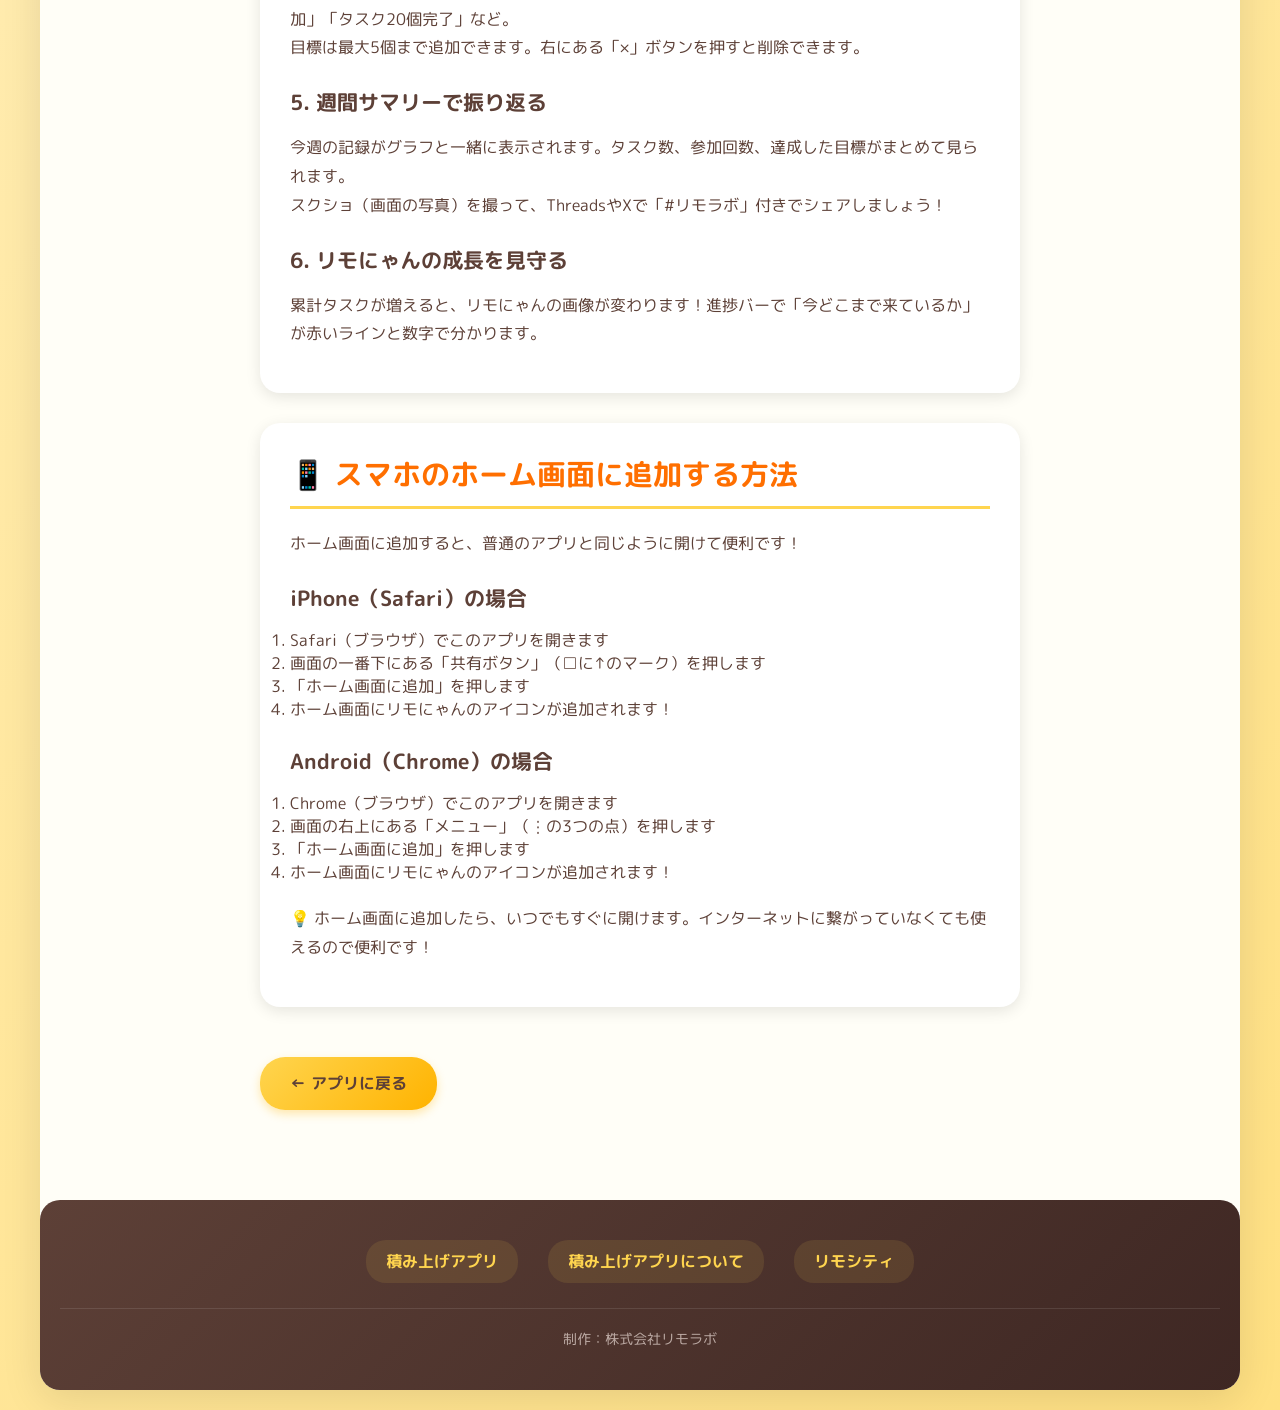
==== commit 1b3c0600: "フッターのクレジット表記を変更 制作：remolabo → 制作：株式会社リモラボ  Co-Authored-By: Claude Sonnet 4.5 <noreply@anthropic.com>" ====
--- a/about.html
+++ b/about.html
@@ -296,7 +296,7 @@
                 <a href="https://remolabo.commmune.com/view/home" target="_blank">リモシティ</a>
             </div>
             <div class="footer-credit">
-                制作：remolabo
+                制作：株式会社リモラボ
             </div>
         </footer>
     </div>
--- a/styles.css
+++ b/styles.css
@@ -5,6 +5,8 @@
     box-sizing: border-box;
 }
 
+/* カラースキーム（ライトモード） */
+
 /* モバイル最適化 */
 button {
     touch-action: manipulation; /* タップ時の300msディレイを削減 */
@@ -14,6 +16,7 @@
 body {
     font-family: 'M PLUS Rounded 1c', 'Segoe UI', 'Hiragino Sans', 'Hiragino Kaku Gothic ProN', Meiryo, sans-serif;
     background: linear-gradient(135deg, #fff8e1 0%, #ffe082 100%);
+    color: #5d4037;
     min-height: 100vh;
     padding: 20px;
     /* スクロール時のパフォーマンス向上 */
@@ -25,7 +28,7 @@
     margin: 0 auto;
     background: #fffef7;
     border-radius: 20px;
-    box-shadow: 0 10px 40px rgba(0,0,0,0.1);
+    box-shadow: 0 10px 40px rgba(0, 0, 0, 0.1);
     overflow: hidden;
 }
 
@@ -33,42 +36,44 @@
 header {
     background: linear-gradient(135deg, #ffd54f 0%, #ffb300 100%);
     padding: 20px;
-    border-bottom: 3px solid #ff8f00;
+    border-bottom: 3px solid #ff6f00;
 }
 
 .header-content {
     display: flex;
+    flex-direction: column;
     align-items: center;
-    gap: 15px;
+    gap: 0;
+    text-align: center;
 }
 
 .header-logo {
-    width: 60px;
-    height: 60px;
-    border-radius: 50%;
-    background: white;
-    padding: 5px;
+    width: 200px;
+    height: auto;
 }
 
 header h1 {
-    flex: 1;
     color: #5d4037;
     font-size: 1.8em;
     font-weight: bold;
+    margin: 0;
 }
 
 .header-nav {
     display: flex;
     justify-content: center;
+    align-items: center;
+    gap: 10px;
     padding: 10px 0 0 0;
 }
 
 .nav-link {
-    background: linear-gradient(135deg, #ff6f00 0%, #ff8f00 100%);
-    color: white;
+    background: linear-gradient(135deg, #ffd54f 0%, #ffb300 100%);
+    color: #5d4037;
     text-decoration: none;
     padding: 8px 20px;
     border-radius: 20px;
+    border: 2px solid white;
     font-weight: bold;
     font-size: 0.9em;
     transition: all 0.2s;
@@ -76,11 +81,13 @@
 
 .nav-link:hover {
     transform: translateY(-2px);
-    box-shadow: 0 4px 10px rgba(255, 111, 0, 0.3);
-}
+    box-shadow: 0 4px 10px rgba(255, 213, 79, 0.3);
+}
+
 
 .icon-btn {
     background: white;
+    transition: background 0.3s ease;
     border: none;
     border-radius: 50%;
     width: 40px;
@@ -108,7 +115,9 @@
 /* 今日の操作パネル */
 .today-panel {
     background: white;
+    transition: background 0.3s ease;
     border: 2px solid #ffe082;
+    transition: border-color 0.3s ease;
     border-radius: 15px;
     padding: 20px;
     margin-bottom: 20px;
@@ -131,6 +140,7 @@
 .stamp-btn {
     position: relative;
     background: white;
+    transition: background 0.3s ease;
     border: 3px solid #e0e0e0;
     border-radius: 15px;
     padding: 15px;
@@ -284,7 +294,9 @@
 /* 週ログ */
 .week-log {
     background: white;
+    transition: background 0.3s ease;
     border: 2px solid #ffe082;
+    transition: border-color 0.3s ease;
     border-radius: 15px;
     padding: 20px;
     margin-bottom: 20px;
@@ -392,7 +404,9 @@
 .remonyan-panel {
     width: 200px;
     background: white;
+    transition: background 0.3s ease;
     border: 2px solid #ffe082;
+    transition: border-color 0.3s ease;
     border-radius: 15px;
     padding: 20px;
     text-align: center;
@@ -527,6 +541,12 @@
 
 .goal-item {
     display: flex;
+    flex-direction: column;
+    gap: 8px;
+}
+
+.goal-item > div:first-child {
+    display: flex;
     gap: 8px;
     align-items: center;
 }
@@ -535,6 +555,7 @@
     flex: 1;
     padding: 12px;
     border: 2px solid #ffe082;
+    transition: border-color 0.3s ease;
     border-radius: 10px;
     font-size: 1em;
     font-family: 'M PLUS Rounded 1c', sans-serif;
@@ -566,6 +587,40 @@
 
 .remove-goal-btn:active {
     transform: scale(0.95);
+}
+
+/* 目標達成率 */
+.goal-progress {
+    width: 100%;
+    display: flex;
+    flex-direction: column;
+    gap: 5px;
+}
+
+.goal-progress-bar {
+    width: 100%;
+    height: 20px;
+    background: #f5f5f5;
+    border-radius: 10px;
+    overflow: hidden;
+    border: 1px solid #ffe082;
+}
+
+.goal-progress-fill {
+    height: 100%;
+    background: linear-gradient(135deg, #ffd54f 0%, #ffb300 100%);
+    transition: width 0.3s ease;
+    border-radius: 10px;
+}
+
+.goal-progress-fill.completed {
+    background: linear-gradient(135deg, #4caf50 0%, #66bb6a 100%);
+}
+
+.goal-progress-text {
+    font-size: 0.85em;
+    color: #8d6e63;
+    text-align: right;
 }
 
 /* 注意書き */
@@ -599,6 +654,7 @@
 
 .modal-content {
     background: white;
+    transition: background 0.3s ease;
     border-radius: 20px;
     padding: 30px;
     max-width: 500px;
@@ -937,15 +993,17 @@
     display: grid;
     grid-template-columns: repeat(3, 1fr);
     gap: 10px;
-    margin-bottom: 15px;
+    margin-bottom: 10px;
 }
 
 .stat-item {
     background: white;
+    transition: background 0.3s ease;
     padding: 15px;
     border-radius: 15px;
     text-align: center;
     border: 2px solid #ffe082;
+    transition: border-color 0.3s ease;
 }
 
 .stat-item.highlight {
@@ -967,54 +1025,60 @@
 
 .summary-graph {
     background: white;
+    transition: background 0.3s ease;
+    padding: 10px;
+    border-radius: 15px;
+    margin-bottom: 10px;
+    border: 2px solid #ffe082;
+    transition: border-color 0.3s ease;
+}
+
+.summary-graph h3 {
+    color: #5d4037;
+    font-size: 1.2em;
+    margin-bottom: 10px;
+}
+
+.summary-stamps {
+    background: white;
+    transition: background 0.3s ease;
+    padding: 10px;
+    border-radius: 15px;
+    margin-bottom: 10px;
+    border: 2px solid #ffe082;
+    transition: border-color 0.3s ease;
+}
+
+.summary-stamps h3 {
+    color: #5d4037;
+    font-size: 1.2em;
+    margin-bottom: 10px;
+}
+
+.stamp-summary {
+    display: grid;
+    grid-template-columns: repeat(2, 1fr);
+    gap: 10px;
+}
+
+.stamp-count {
+    color: #5d4037;
+    font-size: 1em;
+}
+
+.stamp-count strong {
+    color: #ff6f00;
+    font-size: 1.2em;
+}
+
+.summary-goals {
+    background: white;
+    transition: background 0.3s ease;
     padding: 15px;
     border-radius: 15px;
     margin-bottom: 15px;
     border: 2px solid #ffe082;
-}
-
-.summary-graph h3 {
-    color: #5d4037;
-    font-size: 1.2em;
-    margin-bottom: 15px;
-}
-
-.summary-stamps {
-    background: white;
-    padding: 15px;
-    border-radius: 15px;
-    margin-bottom: 15px;
-    border: 2px solid #ffe082;
-}
-
-.summary-stamps h3 {
-    color: #5d4037;
-    font-size: 1.2em;
-    margin-bottom: 15px;
-}
-
-.stamp-summary {
-    display: grid;
-    grid-template-columns: repeat(2, 1fr);
-    gap: 10px;
-}
-
-.stamp-count {
-    color: #5d4037;
-    font-size: 1em;
-}
-
-.stamp-count strong {
-    color: #ff6f00;
-    font-size: 1.2em;
-}
-
-.summary-goals {
-    background: white;
-    padding: 15px;
-    border-radius: 15px;
-    margin-bottom: 15px;
-    border: 2px solid #ffe082;
+    transition: border-color 0.3s ease;
 }
 
 .summary-goals h3 {
@@ -1070,6 +1134,237 @@
     gap: 15px;
     justify-content: center;
     flex-wrap: wrap;
+}
+
+/* 積み上げを見るボタン */
+.stats-btn {
+    background: linear-gradient(135deg, #ffd54f 0%, #ffb300 100%);
+    color: #5d4037;
+    text-decoration: none;
+    padding: 8px 20px;
+    border: 2px solid white;
+    border-radius: 20px;
+    font-weight: bold;
+    font-size: 0.9em;
+    cursor: pointer;
+    transition: all 0.2s;
+}
+
+.stats-btn:hover {
+    transform: translateY(-2px);
+    box-shadow: 0 4px 10px rgba(255, 213, 79, 0.3);
+}
+
+/* 積み上げ統計画面 */
+.stats-content {
+    max-width: 700px;
+    background: linear-gradient(135deg, #fff9c4 0%, #fffde7 100%);
+    border: 3px solid #ffd54f;
+    max-height: none;
+    overflow-y: visible;
+}
+
+.stats-header {
+    text-align: center;
+    margin-bottom: 20px;
+    padding-bottom: 15px;
+    border-bottom: 2px solid #ffd54f;
+}
+
+.stats-logo {
+    width: 120px;
+    height: 120px;
+    margin-bottom: 10px;
+}
+
+.stats-header h2 {
+    color: #ff6f00;
+    font-size: 1.8em;
+    margin-bottom: 5px;
+}
+
+/* 累計統計カード */
+.stats-summary {
+    display: grid;
+    grid-template-columns: repeat(2, 1fr);
+    gap: 15px;
+    margin-bottom: 20px;
+}
+
+.stat-card {
+    background: white;
+    padding: 15px;
+    border-radius: 15px;
+    border: 2px solid #ffe082;
+    display: flex;
+    align-items: center;
+    gap: 10px;
+    transition: all 0.3s ease;
+}
+
+.stat-card:hover {
+    transform: translateY(-2px);
+    box-shadow: 0 4px 10px rgba(0, 0, 0, 0.1);
+}
+
+.stat-icon {
+    font-size: 2em;
+}
+
+.stat-info {
+    flex: 1;
+}
+
+.stat-label {
+    font-size: 0.9em;
+    color: #8d6e63;
+    margin-bottom: 5px;
+}
+
+.stat-number {
+    font-size: 1.8em;
+    font-weight: bold;
+    color: #ff6f00;
+}
+
+/* 月間カレンダー */
+.calendar-section {
+    background: white;
+    padding: 12px;
+    border-radius: 15px;
+    margin-bottom: 12px;
+    border: 2px solid #ffe082;
+    transition: all 0.3s ease;
+}
+
+.calendar-section h3 {
+    color: #5d4037;
+    font-size: 1.2em;
+    margin-bottom: 10px;
+}
+
+.monthly-calendar {
+    display: grid;
+    grid-template-columns: repeat(7, 1fr);
+    gap: 5px;
+}
+
+.calendar-day {
+    aspect-ratio: 1;
+    border-radius: 5px;
+    display: flex;
+    flex-direction: column;
+    align-items: center;
+    justify-content: center;
+    font-size: 0.8em;
+    font-weight: bold;
+    transition: all 0.2s;
+}
+
+.calendar-day:hover {
+    transform: scale(1.1);
+}
+
+.calendar-day-label {
+    font-size: 0.7em;
+    color: #8d6e63;
+    font-weight: normal;
+}
+
+.calendar-day-number {
+    font-size: 1.1em;
+}
+
+/* タスク数による色分け */
+.calendar-day.level-0 {
+    background: #f5f5f5;
+    color: #9e9e9e;
+}
+
+.calendar-day.level-1 {
+    background: #fff9c4;
+    color: #5d4037;
+}
+
+.calendar-day.level-2 {
+    background: #ffe082;
+    color: #5d4037;
+}
+
+.calendar-day.level-3 {
+    background: #ffd54f;
+    color: #5d4037;
+}
+
+.calendar-day.level-4 {
+    background: #ffb300;
+    color: #5d4037;
+}
+
+.calendar-day.level-5 {
+    background: #ff6f00;
+    color: white;
+}
+
+/* 実績コレクション */
+.achievements-section {
+    background: white;
+    padding: 12px;
+    border-radius: 15px;
+    margin-bottom: 12px;
+    border: 2px solid #ffe082;
+}
+
+.achievements-section h3 {
+    color: #5d4037;
+    font-size: 1.2em;
+    margin-bottom: 10px;
+}
+
+.achievements-container {
+    display: grid;
+    grid-template-columns: repeat(auto-fill, minmax(100px, 1fr));
+    gap: 10px;
+}
+
+.achievement-item {
+    display: flex;
+    flex-direction: column;
+    align-items: center;
+    padding: 15px;
+    background: linear-gradient(135deg, #fff9c4 0%, #fffde7 100%);
+    border-radius: 10px;
+    border: 2px solid #ffd54f;
+    transition: all 0.2s;
+}
+
+.achievement-item:hover {
+    transform: translateY(-2px);
+    box-shadow: 0 4px 10px rgba(255, 213, 79, 0.3);
+}
+
+.achievement-item.locked {
+    background: #f5f5f5;
+    border-color: #e0e0e0;
+    opacity: 0.5;
+}
+
+.achievement-icon {
+    font-size: 2.5em;
+    margin-bottom: 8px;
+}
+
+.achievement-name {
+    font-size: 0.9em;
+    font-weight: bold;
+    color: #5d4037;
+    text-align: center;
+}
+
+.stats-share {
+    text-align: center;
+    padding-top: 15px;
+    border-top: 2px solid #ffd54f;
 }
 
 /* レスポンシブ */
@@ -1173,12 +1468,13 @@
 
     .add-goal-btn {
         width: 100%;
-        padding: 10px;
+        padding: 12px;
+        font-size: 1em;
     }
 
     .goal-item input {
-        padding: 10px;
-        font-size: 0.95em;
+        padding: 12px;
+        font-size: 1em;
     }
 
     /* モーダルのパディング縮小 */
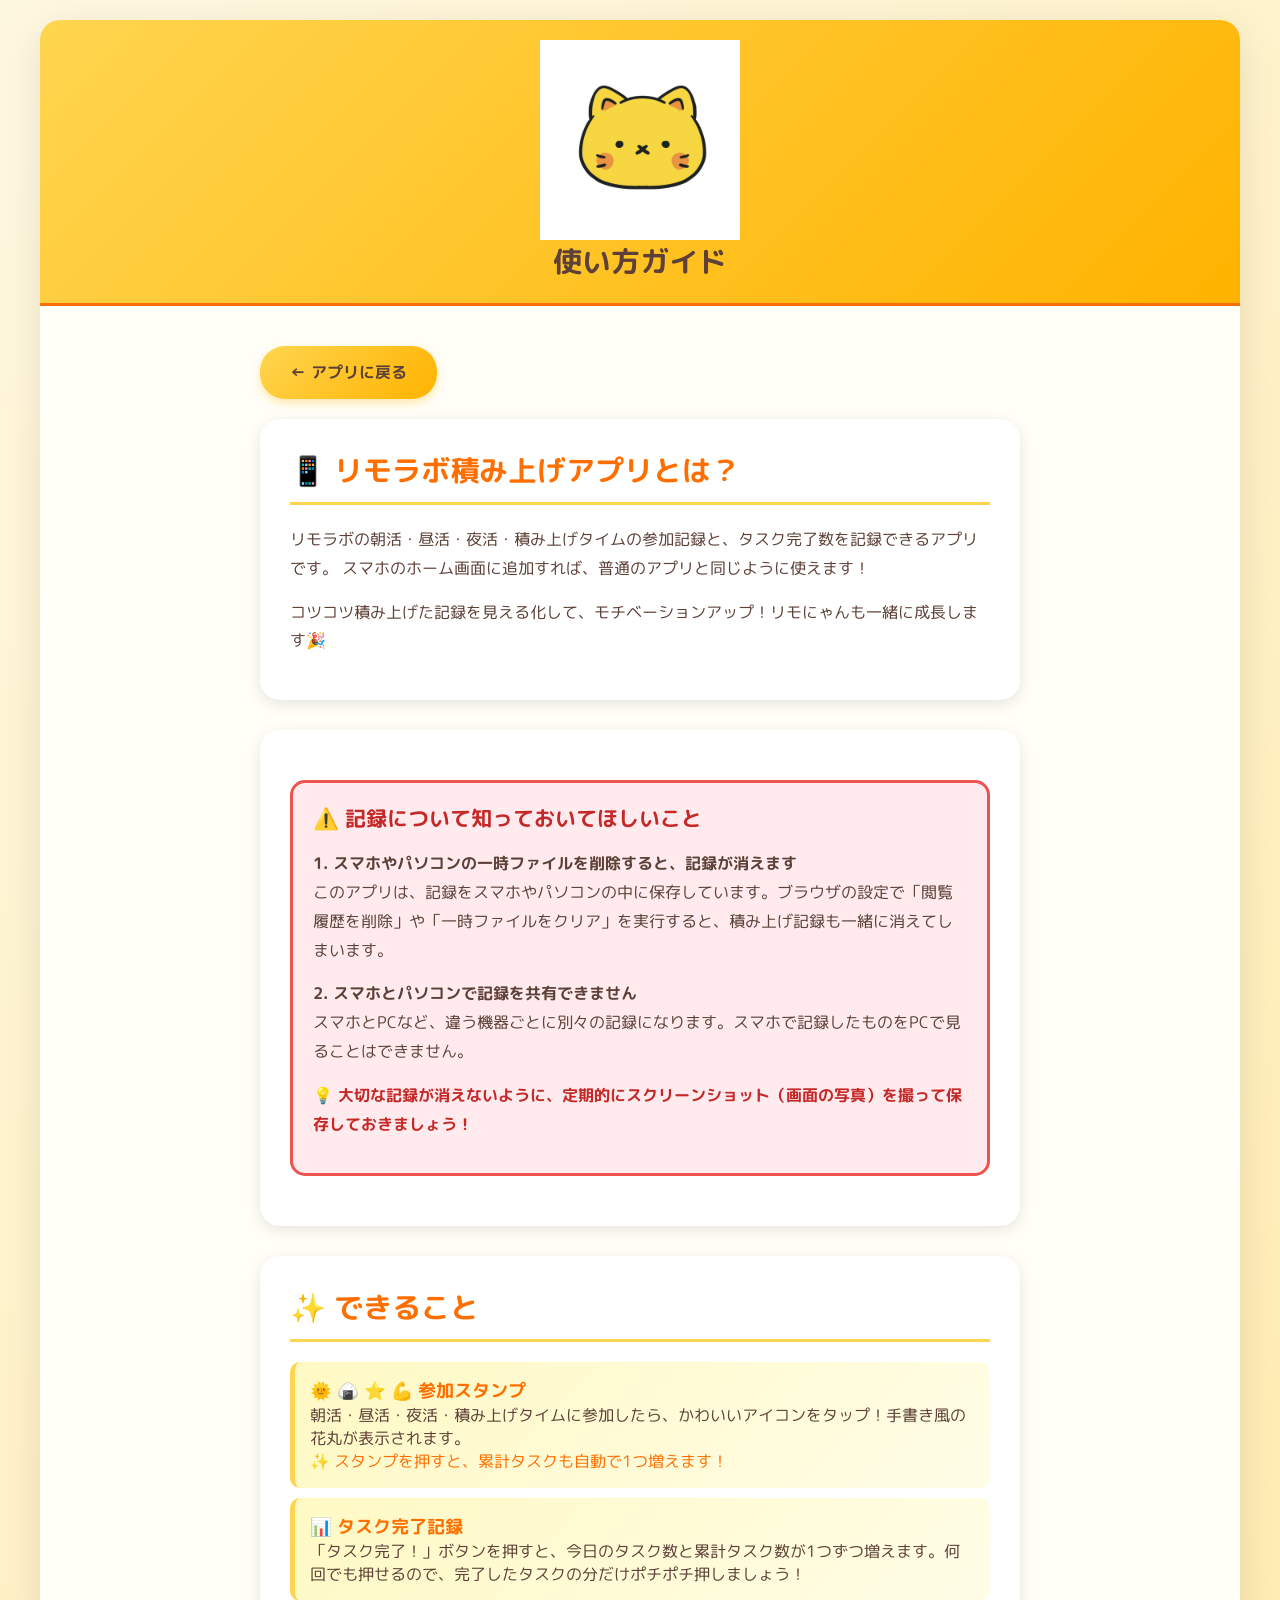
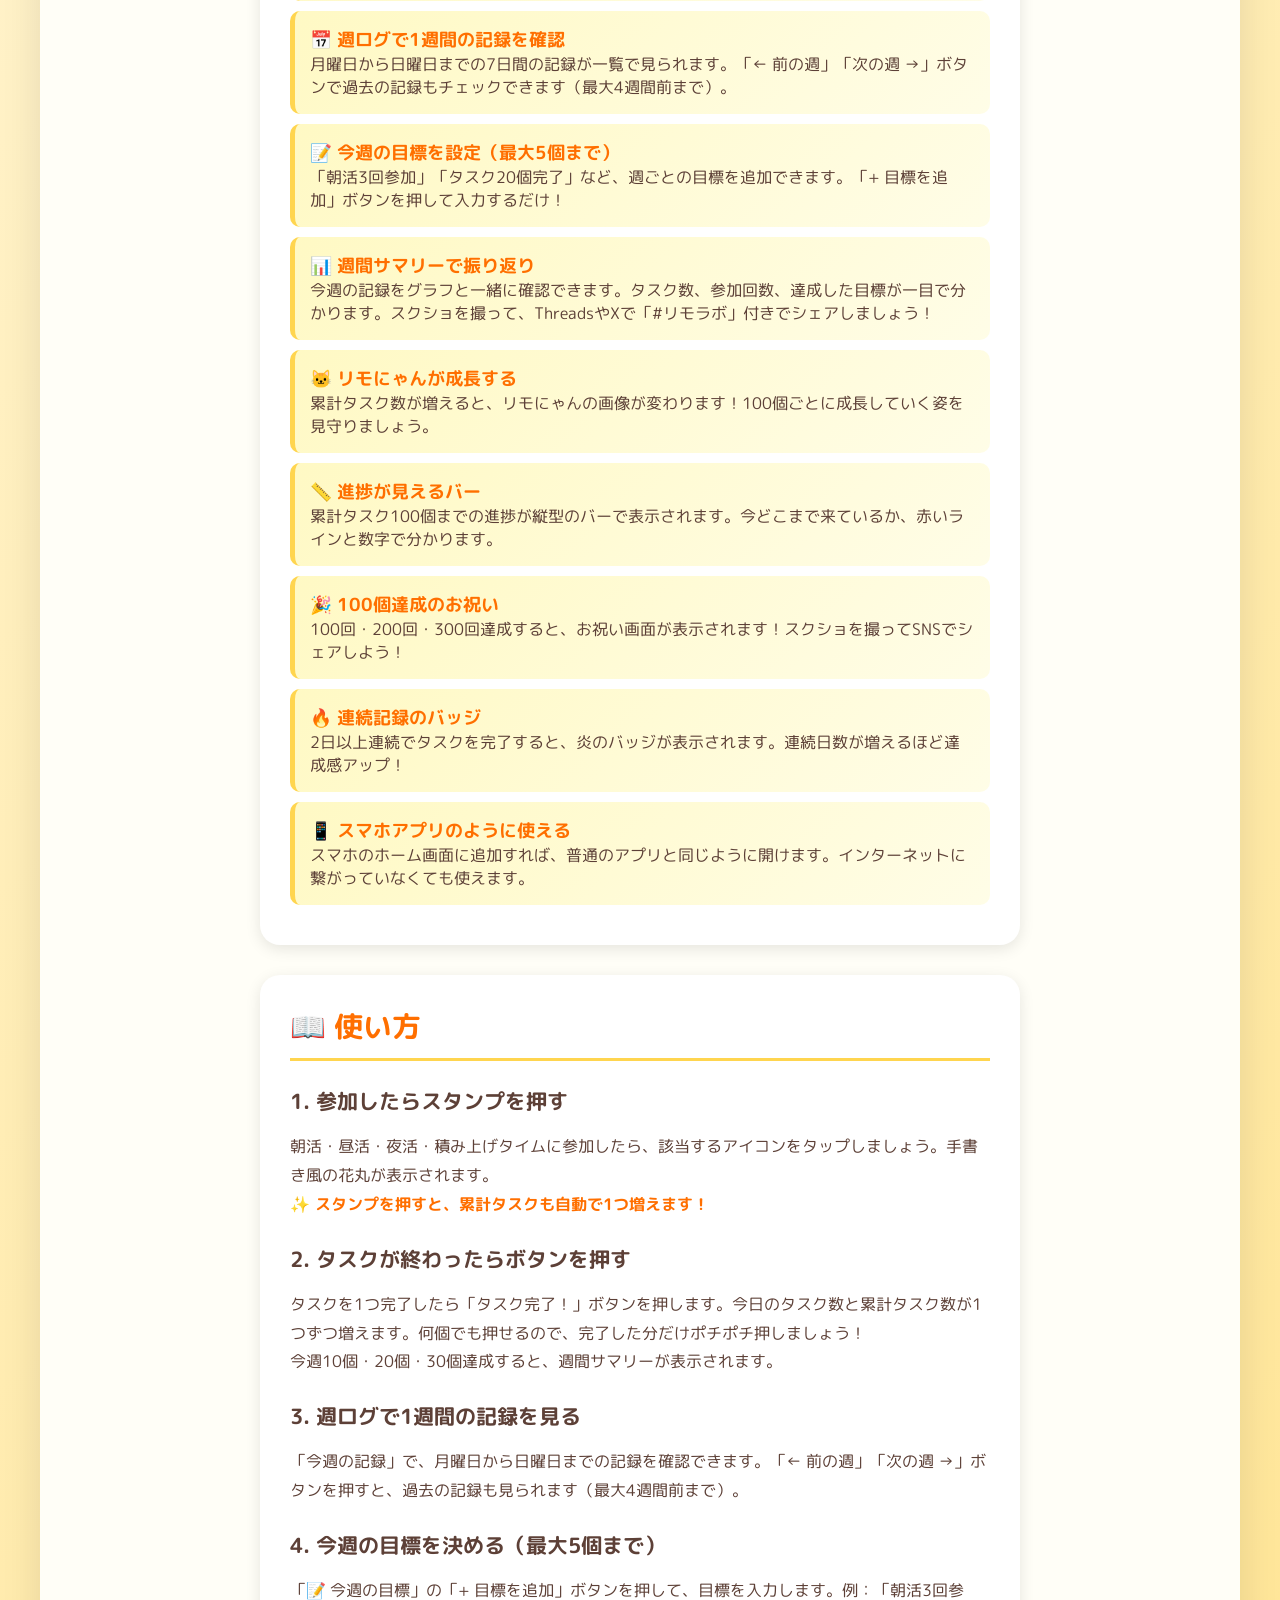
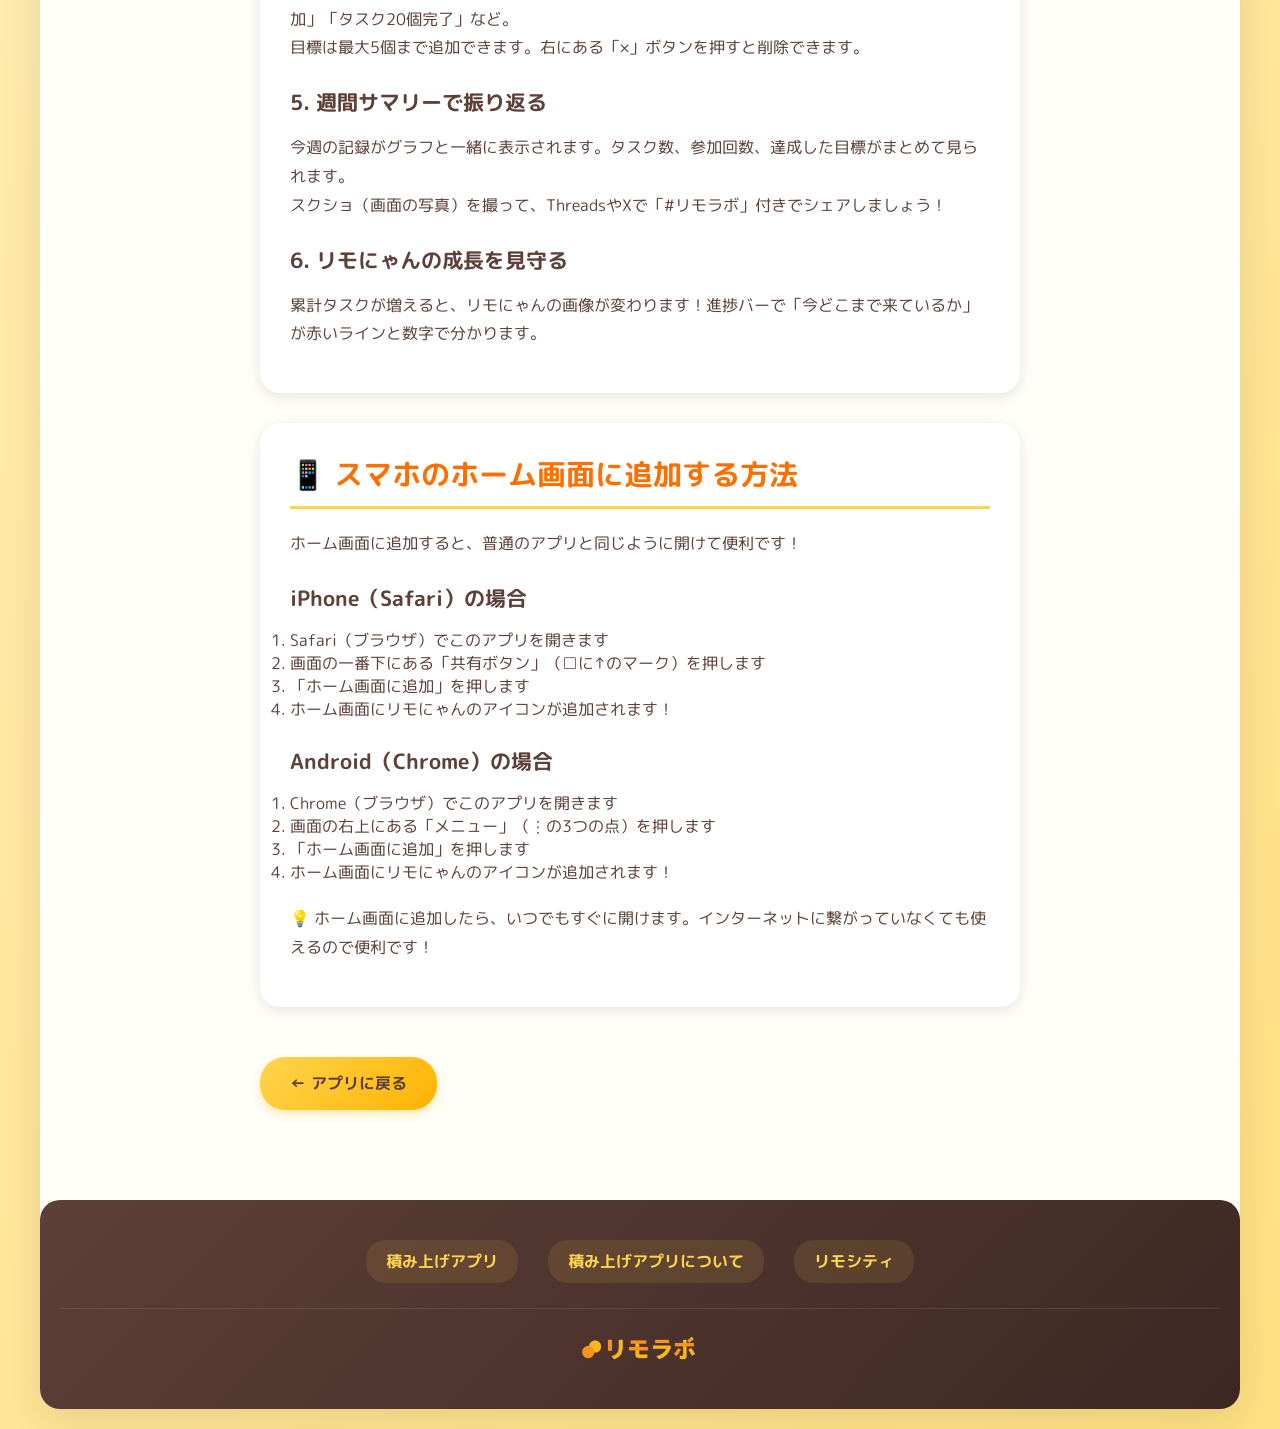
==== commit dfd4b908: "フッターにリモラボロゴを追加 - テキスト「制作：株式会社リモラボ」→ロゴ画像に変更 - logo.png を assets/ に追加 - フッターロゴのスタイル設定（高さ40px、中央配置）  Co" ====
--- a/about.html
+++ b/about.html
@@ -296,7 +296,7 @@
                 <a href="https://remolabo.commmune.com/view/home" target="_blank">リモシティ</a>
             </div>
             <div class="footer-credit">
-                制作：株式会社リモラボ
+                <img src="assets/logo.png" alt="株式会社リモラボ" class="footer-logo">
             </div>
         </footer>
     </div>
--- a/styles.css
+++ b/styles.css
@@ -911,6 +911,13 @@
     border-top: 1px solid rgba(255, 255, 255, 0.1);
 }
 
+.footer-logo {
+    height: 40px;
+    width: auto;
+    display: block;
+    margin: 0 auto;
+}
+
 /* 週間サマリー確認ポップアップ */
 .prompt-content {
     max-width: 450px;
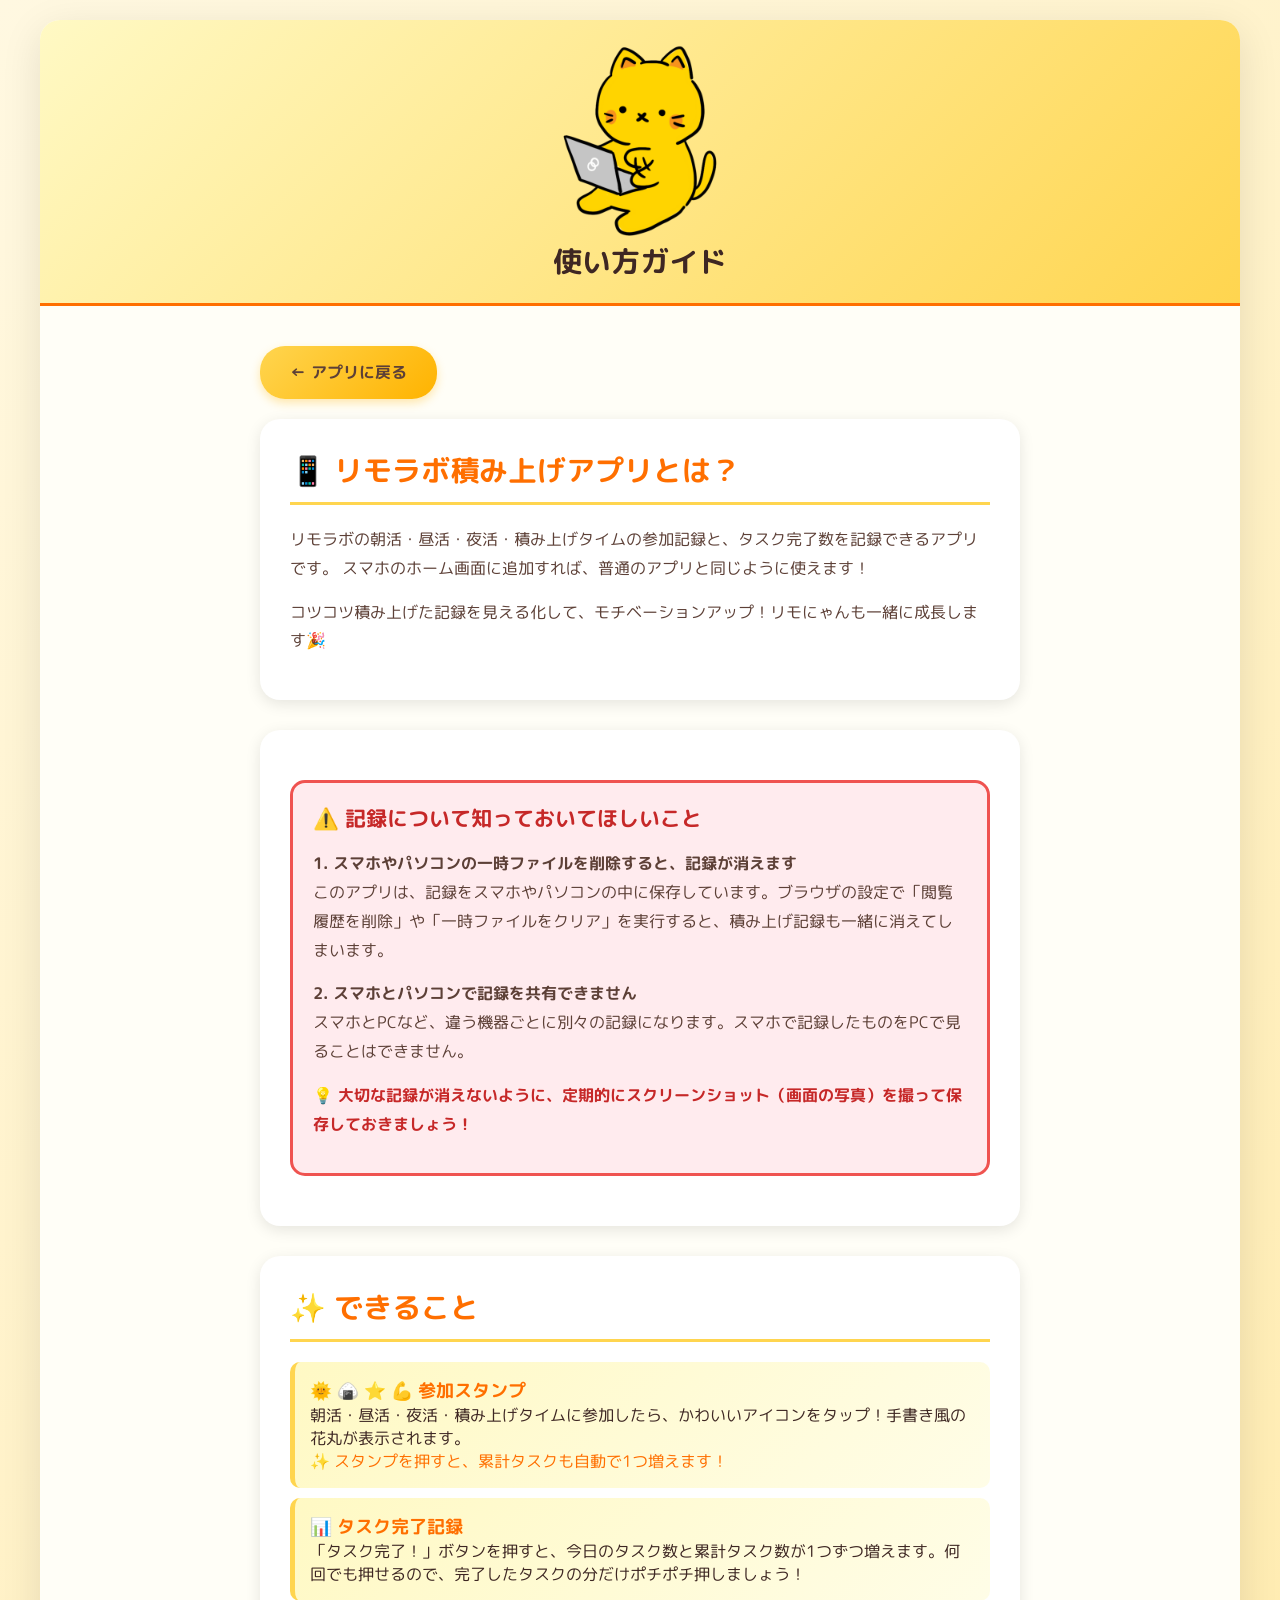
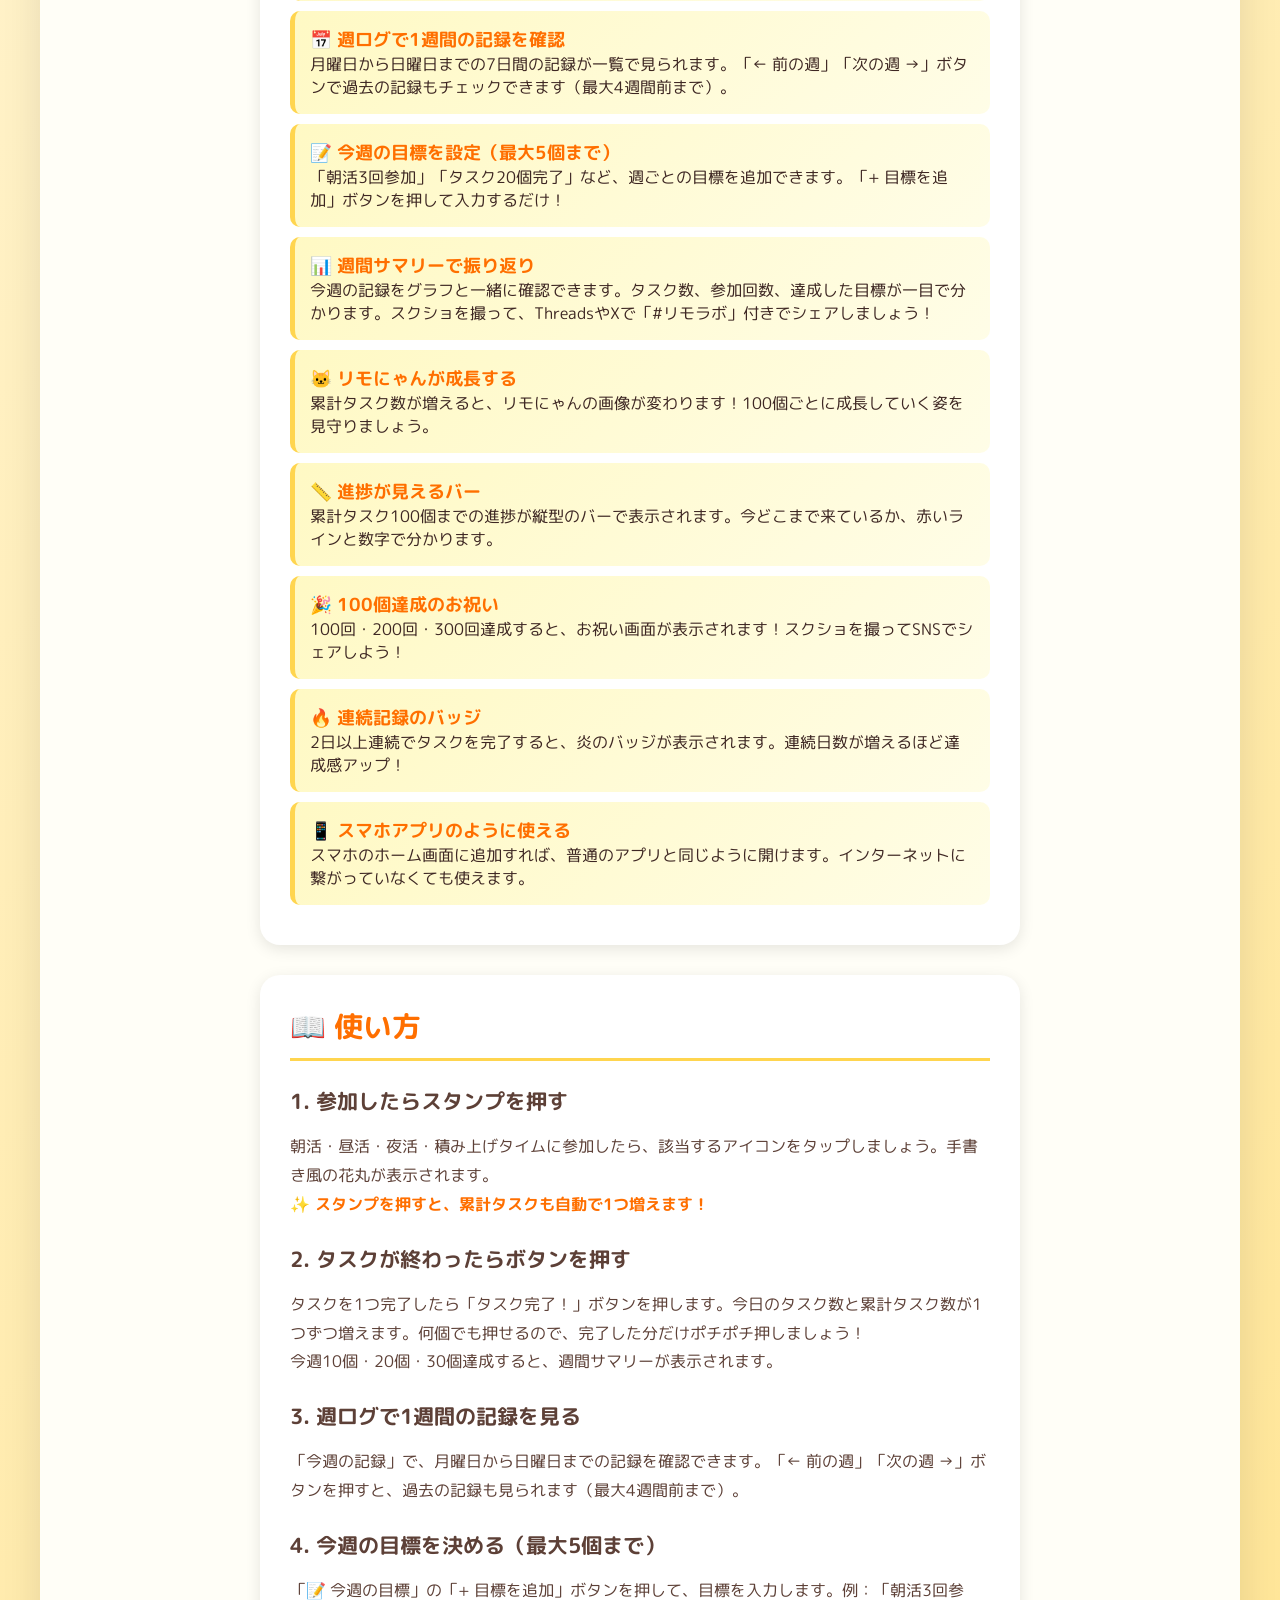
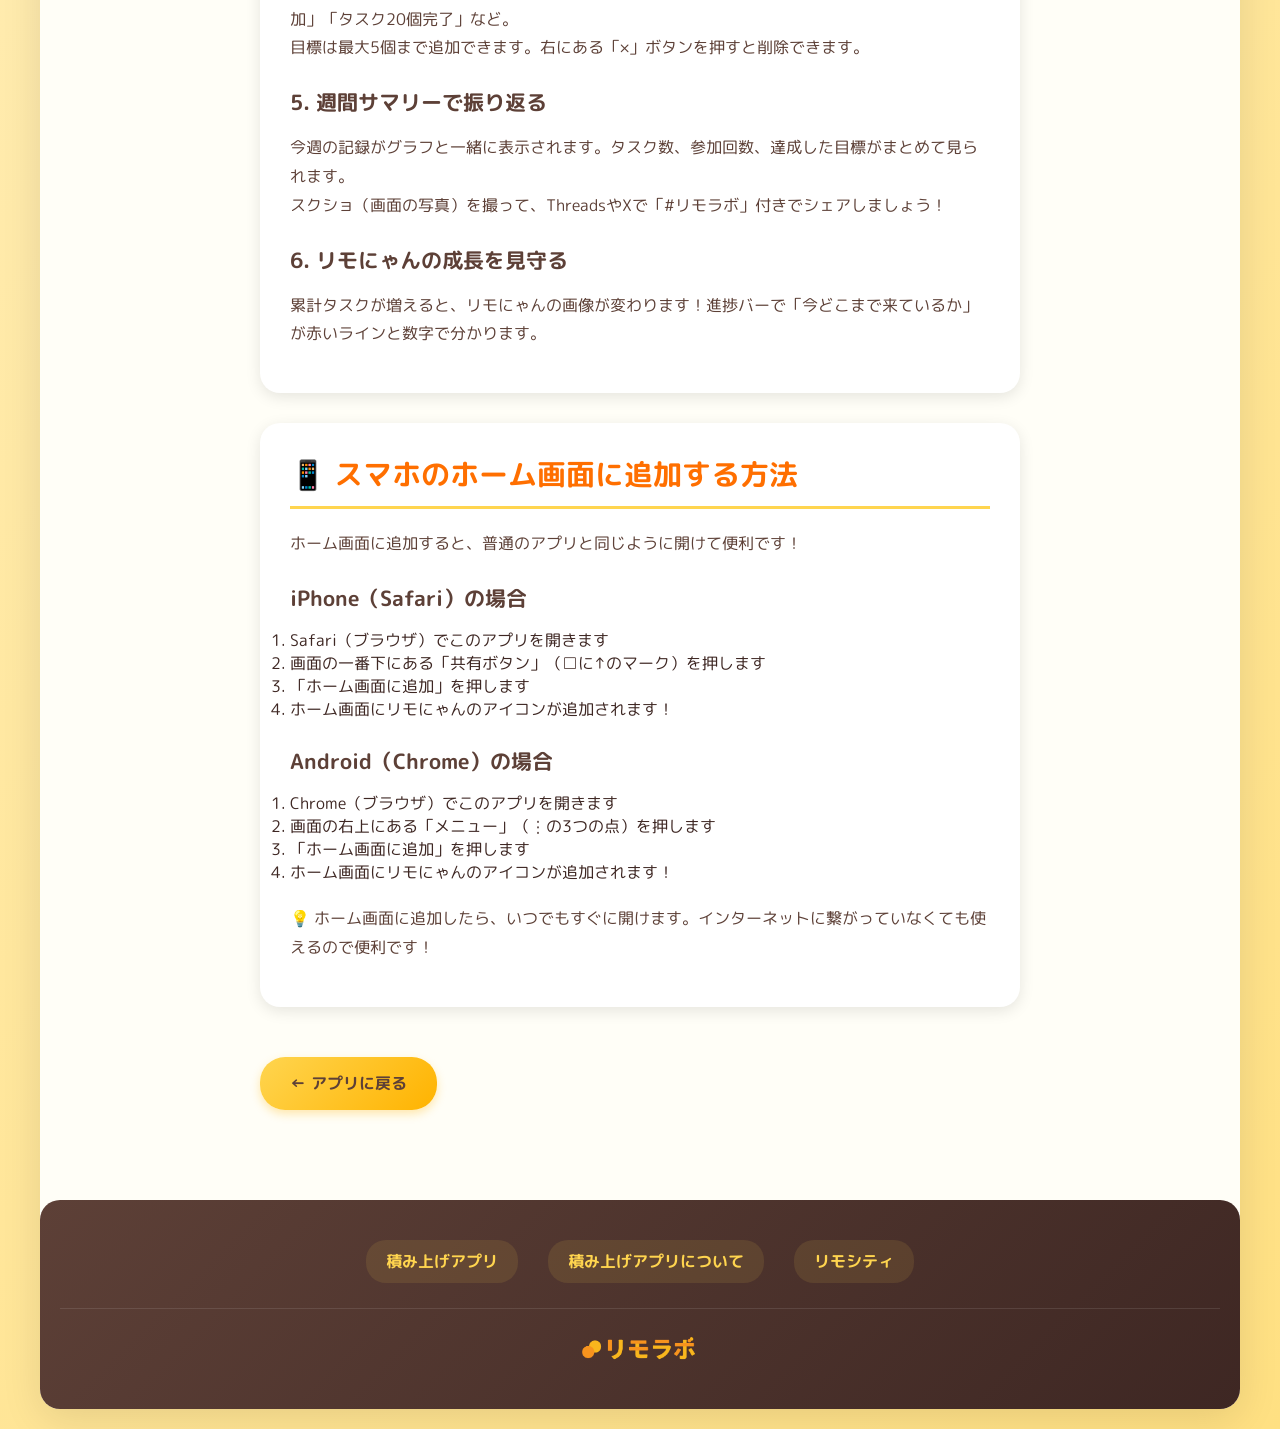
==== commit 33b20fa5: "feat: 使い方ガイドのヘッダー画像を背景透過のパソコン画像に変更 - about.html のヘッダー画像を remonyan.png → pasokon.png に変更 - assets/pas" ====
--- a/about.html
+++ b/about.html
@@ -132,7 +132,7 @@
         <!-- ヘッダー -->
         <header>
             <div class="header-content">
-                <img src="assets/remonyan.png" alt="リモにゃん" class="header-logo">
+                <img src="assets/pasokon.png" alt="パソコン" class="header-logo">
                 <h1>使い方ガイド</h1>
             </div>
         </header>
--- a/styles.css
+++ b/styles.css
@@ -16,7 +16,7 @@
 body {
     font-family: 'M PLUS Rounded 1c', 'Segoe UI', 'Hiragino Sans', 'Hiragino Kaku Gothic ProN', Meiryo, sans-serif;
     background: linear-gradient(135deg, #fff8e1 0%, #ffe082 100%);
-    color: #5d4037;
+    color: #3e2723;
     min-height: 100vh;
     padding: 20px;
     /* スクロール時のパフォーマンス向上 */
@@ -34,7 +34,7 @@
 
 /* ヘッダー */
 header {
-    background: linear-gradient(135deg, #ffd54f 0%, #ffb300 100%);
+    background: linear-gradient(135deg, #fff9c4 0%, #ffd54f 100%);
     padding: 20px;
     border-bottom: 3px solid #ff6f00;
 }
@@ -53,7 +53,7 @@
 }
 
 header h1 {
-    color: #5d4037;
+    color: #3e2723;
     font-size: 1.8em;
     font-weight: bold;
     margin: 0;
@@ -68,8 +68,8 @@
 }
 
 .nav-link {
-    background: linear-gradient(135deg, #ffd54f 0%, #ffb300 100%);
-    color: #5d4037;
+    background: linear-gradient(135deg, #ffb300 0%, #ff8f00 100%);
+    color: white;
     text-decoration: none;
     padding: 8px 20px;
     border-radius: 20px;
@@ -77,6 +77,7 @@
     font-weight: bold;
     font-size: 0.9em;
     transition: all 0.2s;
+    box-shadow: 0 2px 8px rgba(255, 143, 0, 0.3);
 }
 
 .nav-link:hover {
@@ -124,7 +125,7 @@
 }
 
 .today-panel h2 {
-    color: #5d4037;
+    color: #3e2723;
     margin-bottom: 15px;
     font-size: 1.3em;
 }
@@ -223,7 +224,7 @@
 
 .task-btn {
     background: linear-gradient(135deg, #fff9c4 0%, #ffd54f 50%, #ffb300 100%);
-    color: #5d4037;
+    color: #3e2723;
     border: 3px solid #fff;
     border-radius: 30px;
     padding: 18px 45px;
@@ -331,7 +332,7 @@
 }
 
 #weekTitle {
-    color: #5d4037;
+    color: #3e2723;
     font-size: 1.2em;
 }
 
@@ -413,7 +414,7 @@
 }
 
 .remonyan-panel h3 {
-    color: #5d4037;
+    color: #3e2723;
     margin-bottom: 15px;
     font-size: 1.1em;
 }
@@ -502,13 +503,13 @@
 
 .goal-header label {
     font-weight: bold;
-    color: #5d4037;
+    color: #3e2723;
     margin: 0;
 }
 
 .add-goal-btn {
     background: linear-gradient(135deg, #ffd54f 0%, #ffb300 100%);
-    color: #5d4037;
+    color: #3e2723;
     border: none;
     padding: 8px 16px;
     border-radius: 20px;
@@ -776,7 +777,7 @@
 
 .celebration-message {
     font-size: 1.3em;
-    color: #5d4037;
+    color: #3e2723;
     margin: 20px 0;
     line-height: 1.6;
 }
@@ -853,7 +854,7 @@
     left: 50%;
     transform: translate(-50%, -50%) scale(0.8);
     background: linear-gradient(135deg, #ffd54f 0%, #ffb300 100%);
-    color: #5d4037;
+    color: #3e2723;
     padding: 20px 40px;
     border-radius: 30px;
     font-size: 1.5em;
@@ -928,13 +929,13 @@
 }
 
 .prompt-content h3 {
-    color: #5d4037;
+    color: #3e2723;
     font-size: 1.4em;
     margin-bottom: 15px;
 }
 
 .prompt-content p {
-    color: #5d4037;
+    color: #3e2723;
     margin-bottom: 25px;
     font-size: 1.1em;
 }
@@ -948,7 +949,7 @@
 
 .btn-secondary {
     background: #e0e0e0;
-    color: #5d4037;
+    color: #3e2723;
     border: none;
     padding: 12px 30px;
     border-radius: 25px;
@@ -992,7 +993,7 @@
 }
 
 .summary-date {
-    color: #5d4037;
+    color: #3e2723;
     font-size: 1em;
 }
 
@@ -1020,7 +1021,7 @@
 
 .stat-label {
     font-size: 0.9em;
-    color: #5d4037;
+    color: #3e2723;
     margin-bottom: 5px;
 }
 
@@ -1041,7 +1042,7 @@
 }
 
 .summary-graph h3 {
-    color: #5d4037;
+    color: #3e2723;
     font-size: 1.2em;
     margin-bottom: 10px;
 }
@@ -1057,7 +1058,7 @@
 }
 
 .summary-stamps h3 {
-    color: #5d4037;
+    color: #3e2723;
     font-size: 1.2em;
     margin-bottom: 10px;
 }
@@ -1069,7 +1070,7 @@
 }
 
 .stamp-count {
-    color: #5d4037;
+    color: #3e2723;
     font-size: 1em;
 }
 
@@ -1089,7 +1090,7 @@
 }
 
 .summary-goals h3 {
-    color: #5d4037;
+    color: #3e2723;
     font-size: 1.2em;
     margin-bottom: 15px;
 }
@@ -1100,7 +1101,7 @@
 }
 
 .summary-goals li {
-    color: #5d4037;
+    color: #3e2723;
     padding: 8px 0;
     border-bottom: 1px solid #ffe082;
 }
@@ -1145,8 +1146,8 @@
 
 /* 積み上げを見るボタン */
 .stats-btn {
-    background: linear-gradient(135deg, #ffd54f 0%, #ffb300 100%);
-    color: #5d4037;
+    background: linear-gradient(135deg, #ffb300 0%, #ff8f00 100%);
+    color: white;
     text-decoration: none;
     padding: 8px 20px;
     border: 2px solid white;
@@ -1155,6 +1156,7 @@
     font-size: 0.9em;
     cursor: pointer;
     transition: all 0.2s;
+    box-shadow: 0 2px 8px rgba(255, 143, 0, 0.3);
 }
 
 .stats-btn:hover {
@@ -1245,7 +1247,7 @@
 }
 
 .calendar-section h3 {
-    color: #5d4037;
+    color: #3e2723;
     font-size: 1.2em;
     margin-bottom: 10px;
 }
@@ -1290,22 +1292,22 @@
 
 .calendar-day.level-1 {
     background: #fff9c4;
-    color: #5d4037;
+    color: #3e2723;
 }
 
 .calendar-day.level-2 {
     background: #ffe082;
-    color: #5d4037;
+    color: #3e2723;
 }
 
 .calendar-day.level-3 {
     background: #ffd54f;
-    color: #5d4037;
+    color: #3e2723;
 }
 
 .calendar-day.level-4 {
     background: #ffb300;
-    color: #5d4037;
+    color: #3e2723;
 }
 
 .calendar-day.level-5 {
@@ -1323,7 +1325,7 @@
 }
 
 .achievements-section h3 {
-    color: #5d4037;
+    color: #3e2723;
     font-size: 1.2em;
     margin-bottom: 10px;
 }
@@ -1364,7 +1366,7 @@
 .achievement-name {
     font-size: 0.9em;
     font-weight: bold;
-    color: #5d4037;
+    color: #3e2723;
     text-align: center;
 }
 
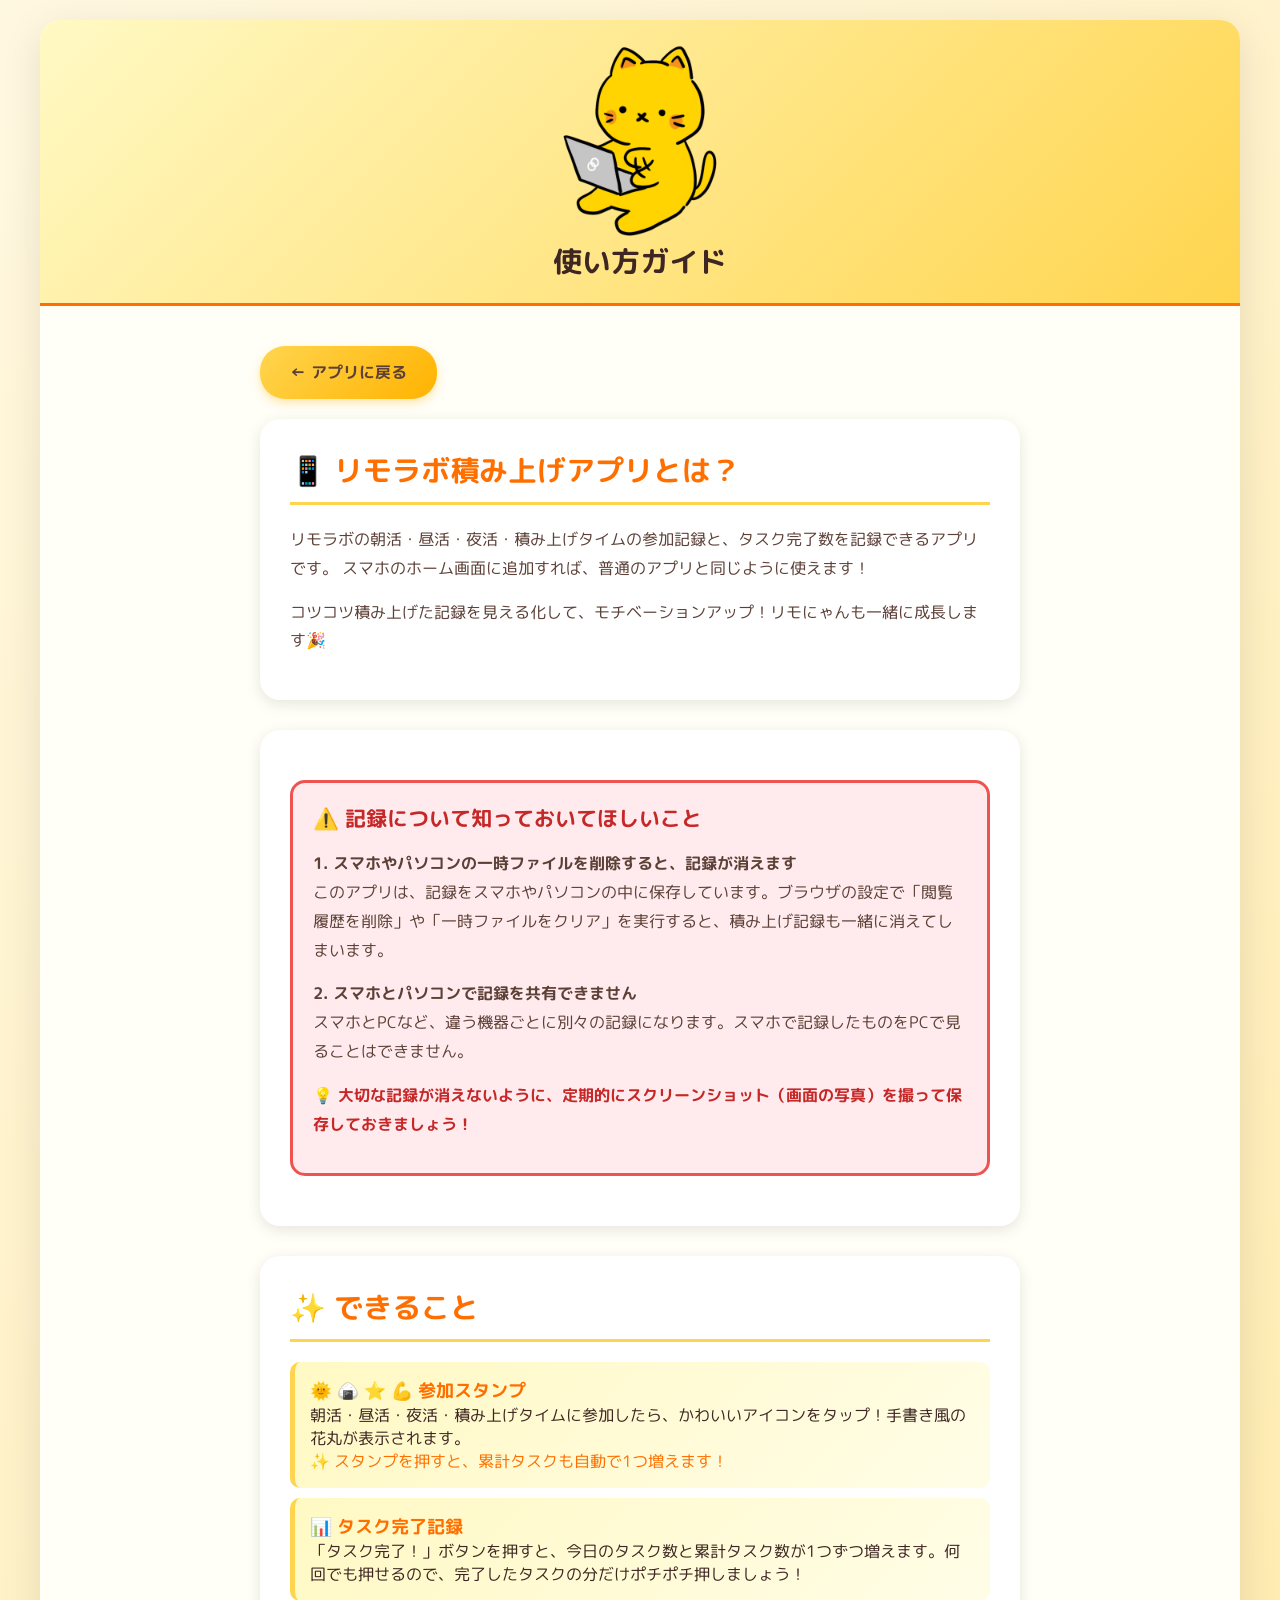
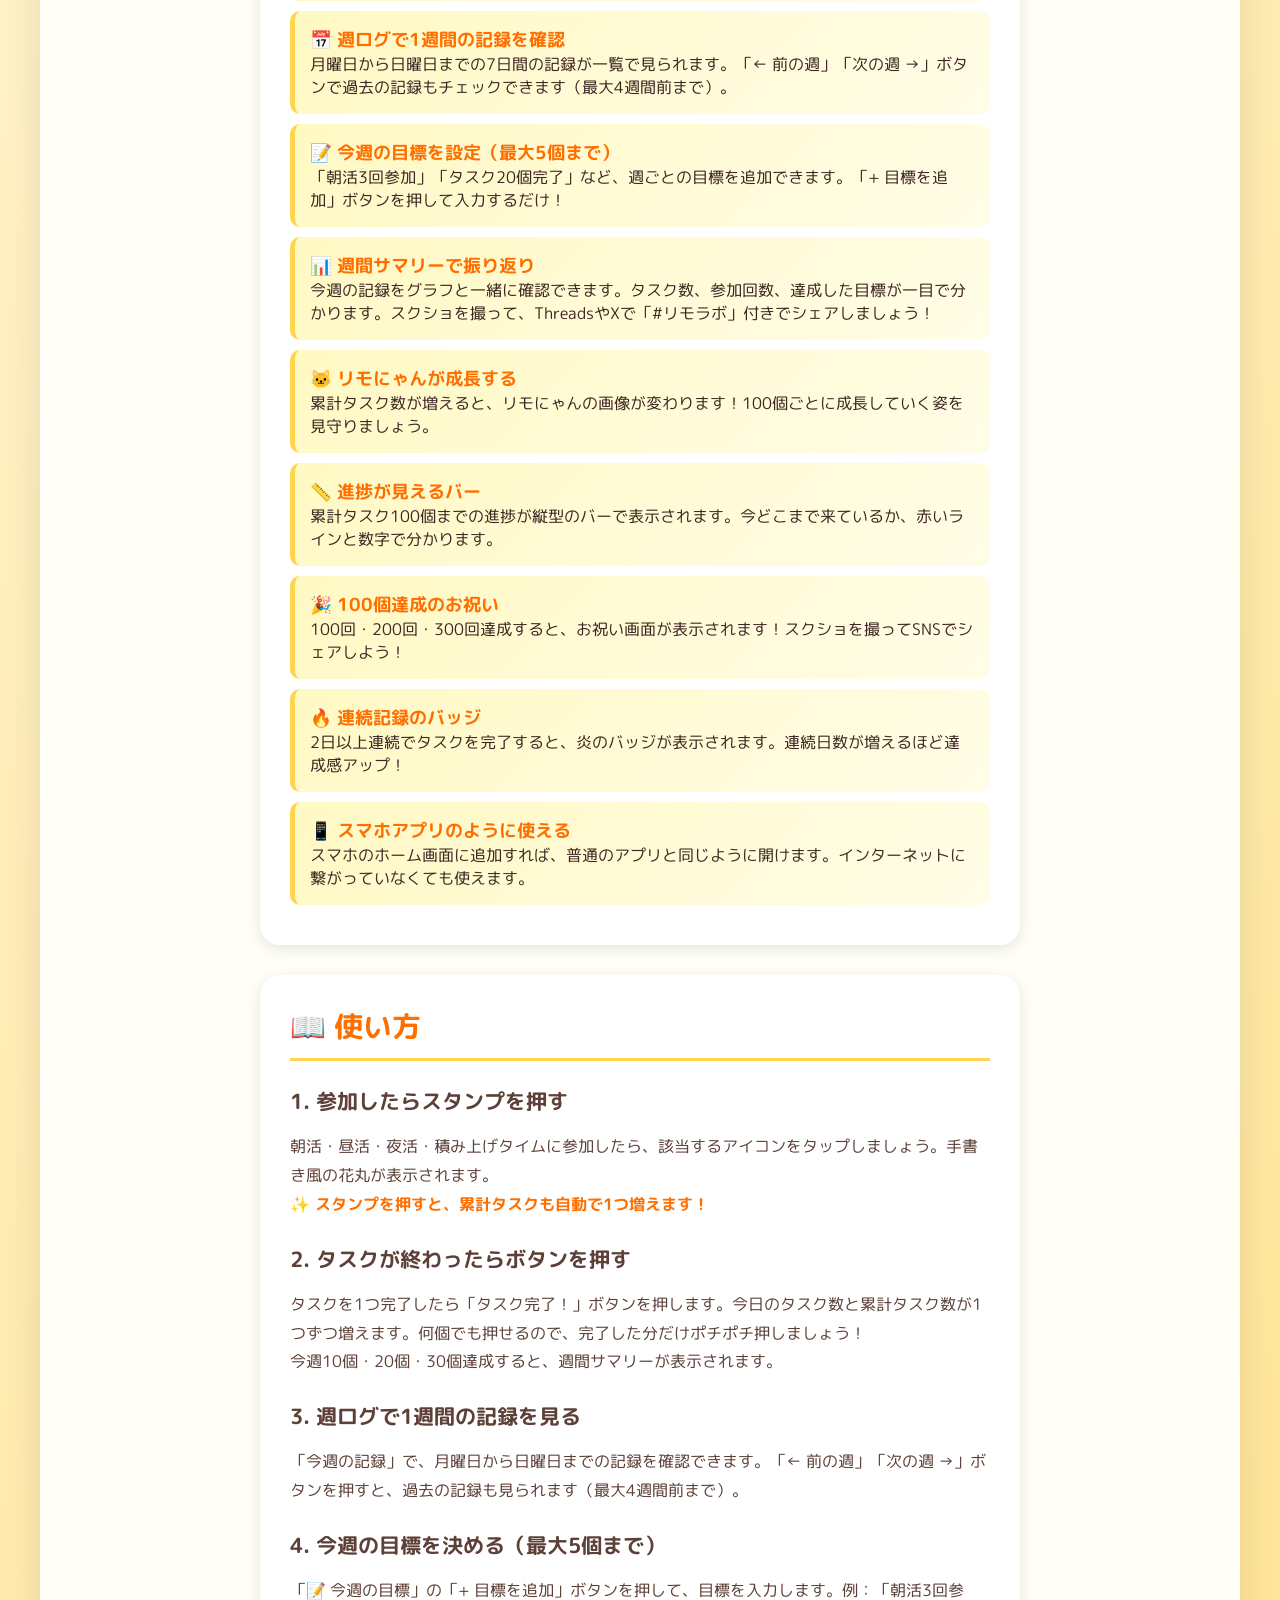
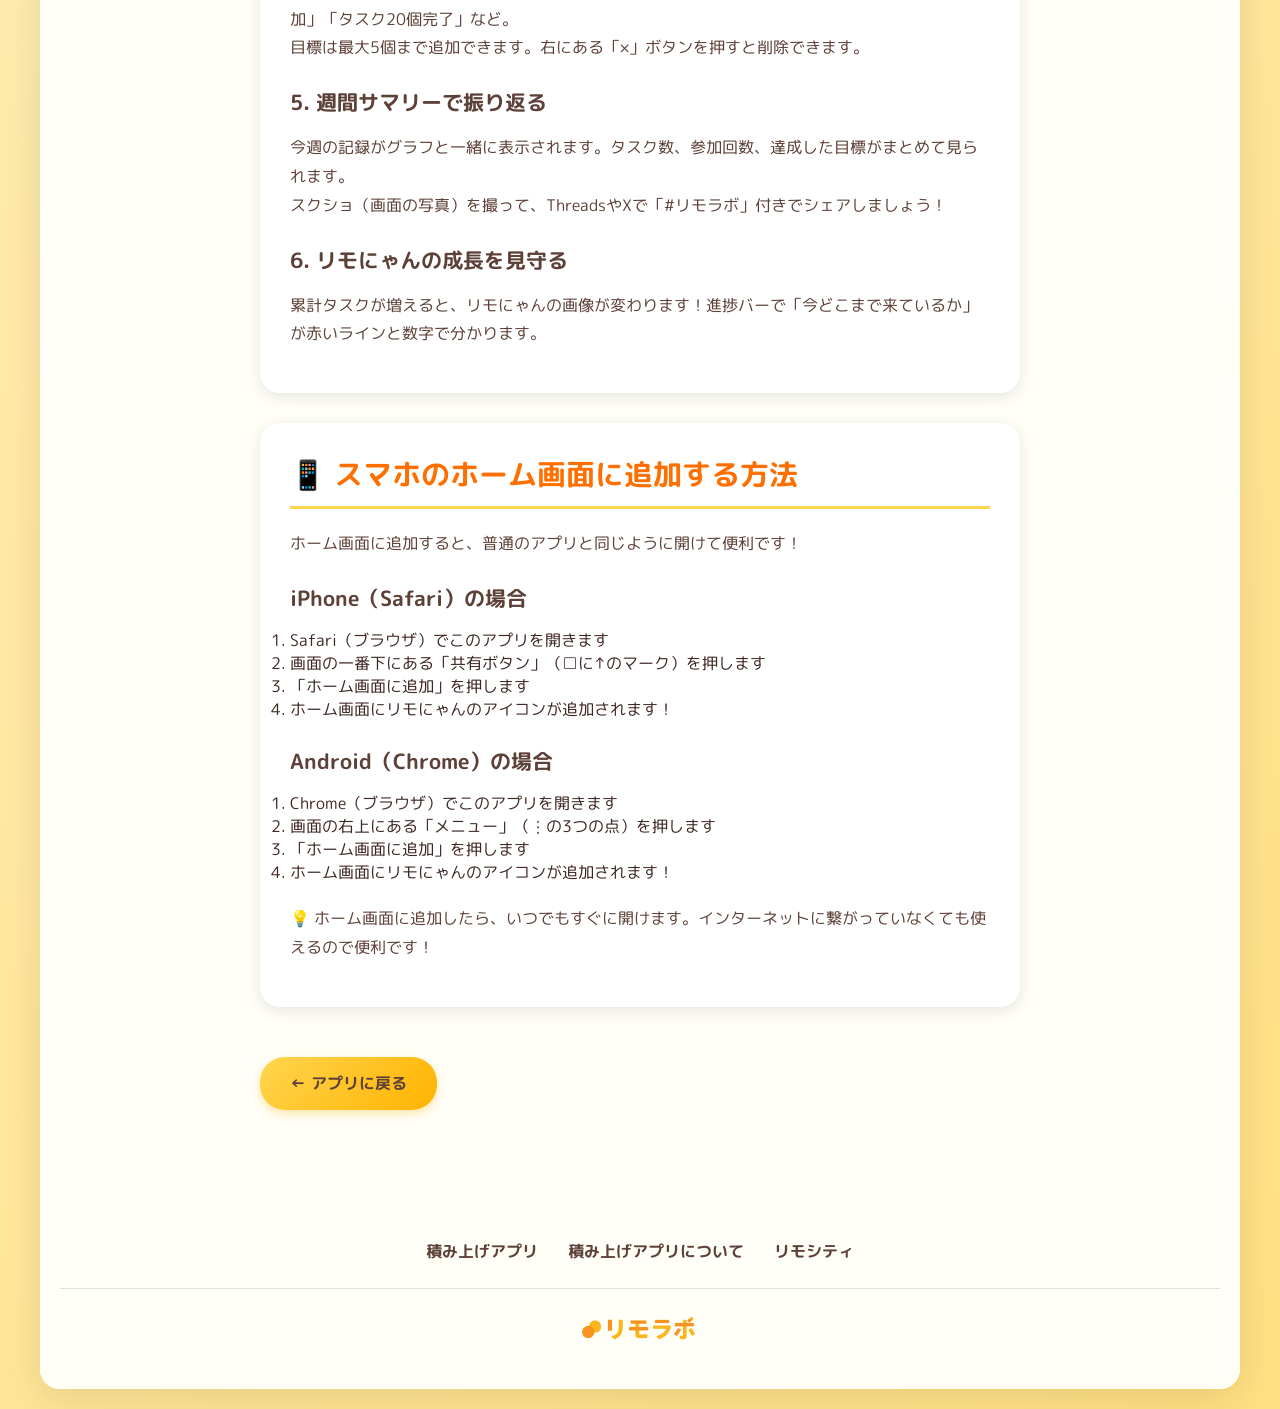
==== commit cd9bae71: "fix: about.html を強制的に再デプロイ - about.html にコメント追加（デプロイトリガー） - sw.js のキャッシュバージョンを v71 に更新 - Cloudflare " ====
--- a/about.html
+++ b/about.html
@@ -4,6 +4,7 @@
     <meta charset="UTF-8">
     <meta name="viewport" content="width=device-width, initial-scale=1.0">
     <title>リモラボ_積み上げアプリについて</title>
+    <!-- Updated: 2026-04-13 -->
 
     <!-- PWA設定 -->
     <link rel="manifest" href="manifest.json">
--- a/styles.css
+++ b/styles.css
@@ -873,8 +873,8 @@
 
 /* フッター */
 footer {
-    background: linear-gradient(135deg, #5d4037 0%, #3e2723 100%);
-    color: #fff;
+    background: #fffef7;
+    color: #3e2723;
     padding: 40px 20px;
     text-align: center;
     margin-top: 50px;
@@ -890,26 +890,21 @@
 }
 
 .footer-links a {
+    color: #5d4037;
+    text-decoration: none;
+    font-weight: bold;
+    transition: all 0.2s;
+}
+
+.footer-links a:hover {
     color: #ffd54f;
-    text-decoration: none;
-    font-weight: bold;
-    padding: 10px 20px;
-    border-radius: 20px;
-    background: rgba(255, 213, 79, 0.1);
-    transition: all 0.2s;
-}
-
-.footer-links a:hover {
-    color: #fff;
-    background: rgba(255, 213, 79, 0.2);
-    transform: translateY(-2px);
 }
 
 .footer-credit {
     font-size: 0.9em;
-    color: #bcaaa4;
+    color: #8d6e63;
     padding-top: 20px;
-    border-top: 1px solid rgba(255, 255, 255, 0.1);
+    border-top: 1px solid #e0e0e0;
 }
 
 .footer-logo {
@@ -1175,20 +1170,20 @@
 
 .stats-header {
     text-align: center;
-    margin-bottom: 20px;
-    padding-bottom: 15px;
+    margin-bottom: 15px;
+    padding-bottom: 10px;
     border-bottom: 2px solid #ffd54f;
 }
 
 .stats-logo {
-    width: 120px;
-    height: 120px;
-    margin-bottom: 10px;
+    width: 80px;
+    height: 80px;
+    margin-bottom: 8px;
 }
 
 .stats-header h2 {
     color: #ff6f00;
-    font-size: 1.8em;
+    font-size: 1.5em;
     margin-bottom: 5px;
 }
 
@@ -1196,18 +1191,18 @@
 .stats-summary {
     display: grid;
     grid-template-columns: repeat(2, 1fr);
-    gap: 15px;
-    margin-bottom: 20px;
+    gap: 10px;
+    margin-bottom: 15px;
 }
 
 .stat-card {
     background: white;
-    padding: 15px;
-    border-radius: 15px;
+    padding: 10px;
+    border-radius: 12px;
     border: 2px solid #ffe082;
     display: flex;
     align-items: center;
-    gap: 10px;
+    gap: 8px;
     transition: all 0.3s ease;
 }
 
@@ -1217,7 +1212,7 @@
 }
 
 .stat-icon {
-    font-size: 2em;
+    font-size: 1.6em;
 }
 
 .stat-info {
@@ -1225,13 +1220,13 @@
 }
 
 .stat-label {
-    font-size: 0.9em;
+    font-size: 0.85em;
     color: #8d6e63;
-    margin-bottom: 5px;
+    margin-bottom: 3px;
 }
 
 .stat-number {
-    font-size: 1.8em;
+    font-size: 1.5em;
     font-weight: bold;
     color: #ff6f00;
 }
@@ -1239,17 +1234,17 @@
 /* 月間カレンダー */
 .calendar-section {
     background: white;
-    padding: 12px;
-    border-radius: 15px;
-    margin-bottom: 12px;
+    padding: 10px;
+    border-radius: 12px;
+    margin-bottom: 10px;
     border: 2px solid #ffe082;
     transition: all 0.3s ease;
 }
 
 .calendar-section h3 {
     color: #3e2723;
-    font-size: 1.2em;
-    margin-bottom: 10px;
+    font-size: 1.1em;
+    margin-bottom: 8px;
 }
 
 .monthly-calendar {
@@ -1318,31 +1313,31 @@
 /* 実績コレクション */
 .achievements-section {
     background: white;
-    padding: 12px;
-    border-radius: 15px;
-    margin-bottom: 12px;
+    padding: 10px;
+    border-radius: 12px;
+    margin-bottom: 10px;
     border: 2px solid #ffe082;
 }
 
 .achievements-section h3 {
     color: #3e2723;
-    font-size: 1.2em;
-    margin-bottom: 10px;
+    font-size: 1.1em;
+    margin-bottom: 8px;
 }
 
 .achievements-container {
     display: grid;
-    grid-template-columns: repeat(auto-fill, minmax(100px, 1fr));
-    gap: 10px;
+    grid-template-columns: repeat(auto-fill, minmax(85px, 1fr));
+    gap: 8px;
 }
 
 .achievement-item {
     display: flex;
     flex-direction: column;
     align-items: center;
-    padding: 15px;
+    padding: 10px;
     background: linear-gradient(135deg, #fff9c4 0%, #fffde7 100%);
-    border-radius: 10px;
+    border-radius: 8px;
     border: 2px solid #ffd54f;
     transition: all 0.2s;
 }
@@ -1406,6 +1401,10 @@
     }
 
     /* リモにゃんパネル */
+    .remonyan-panel {
+        width: 100%;
+    }
+
     .monasashi-panel {
         width: 100%;
     }
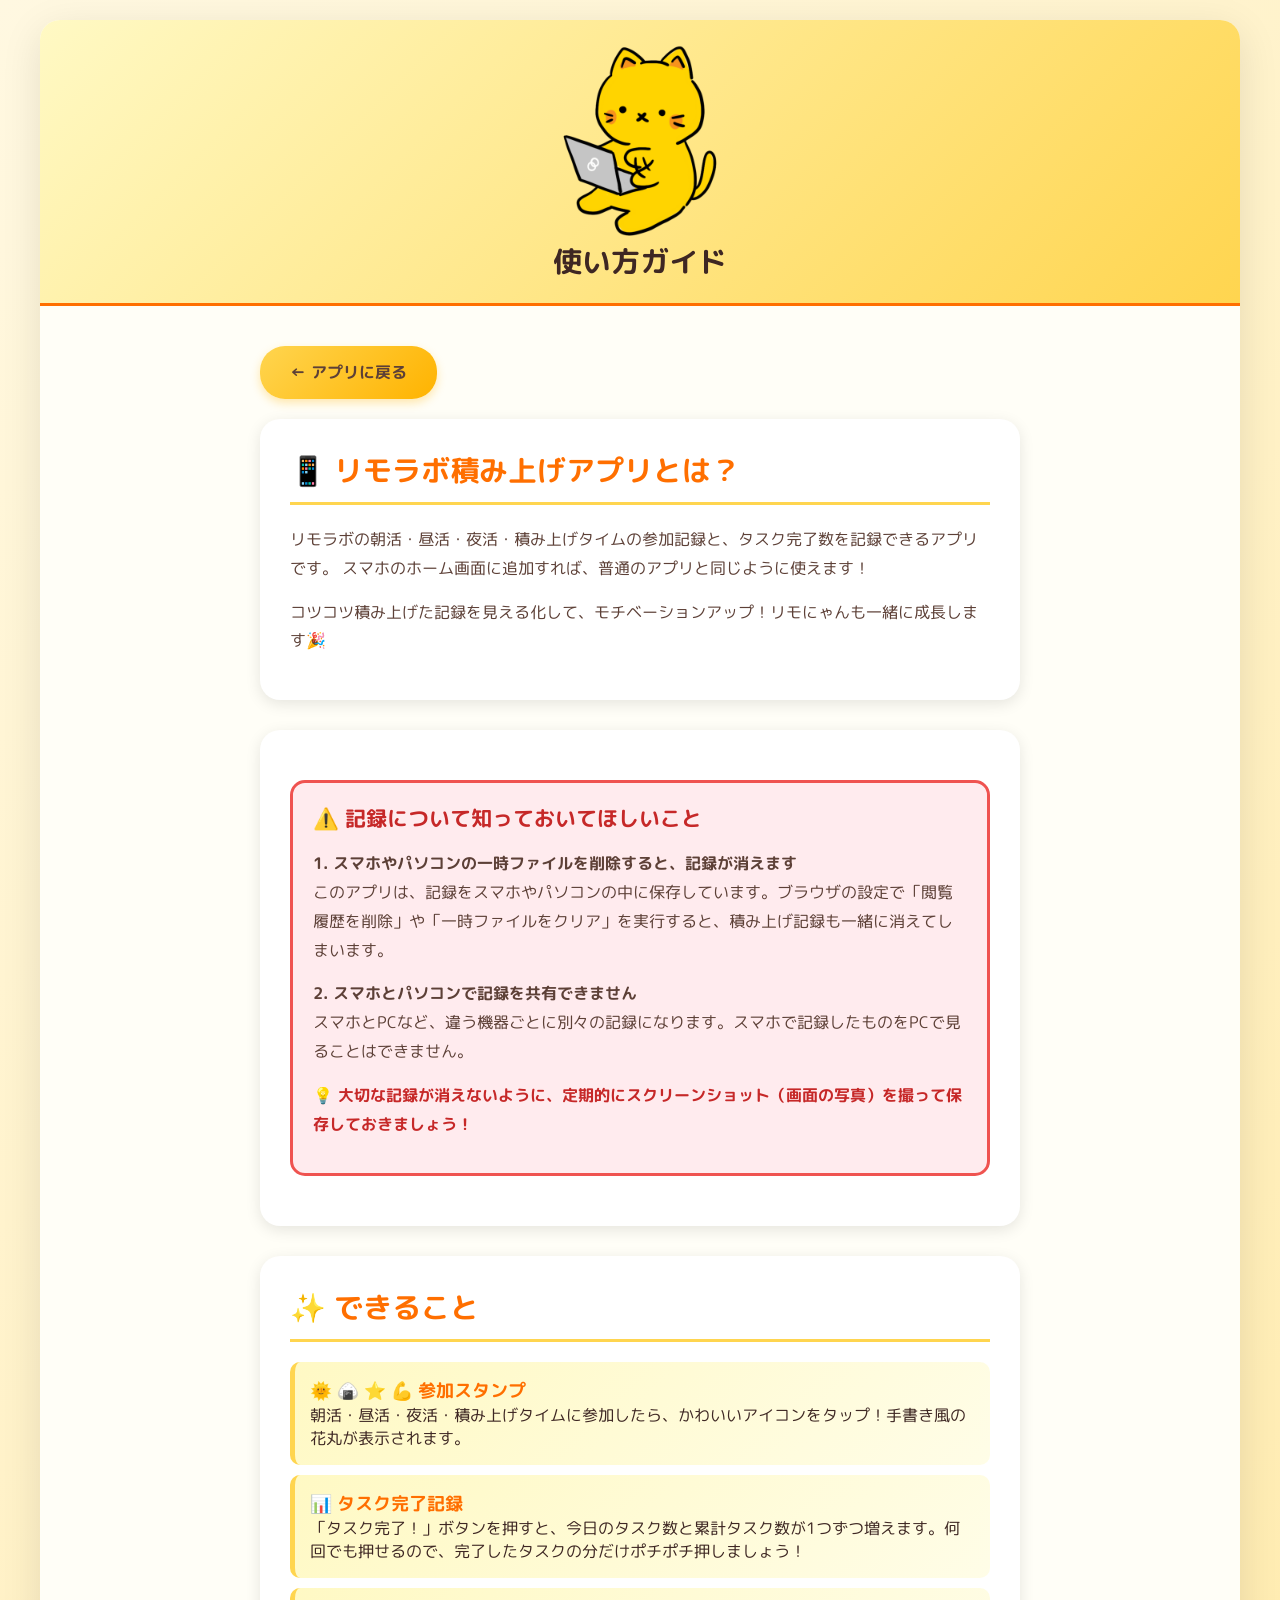
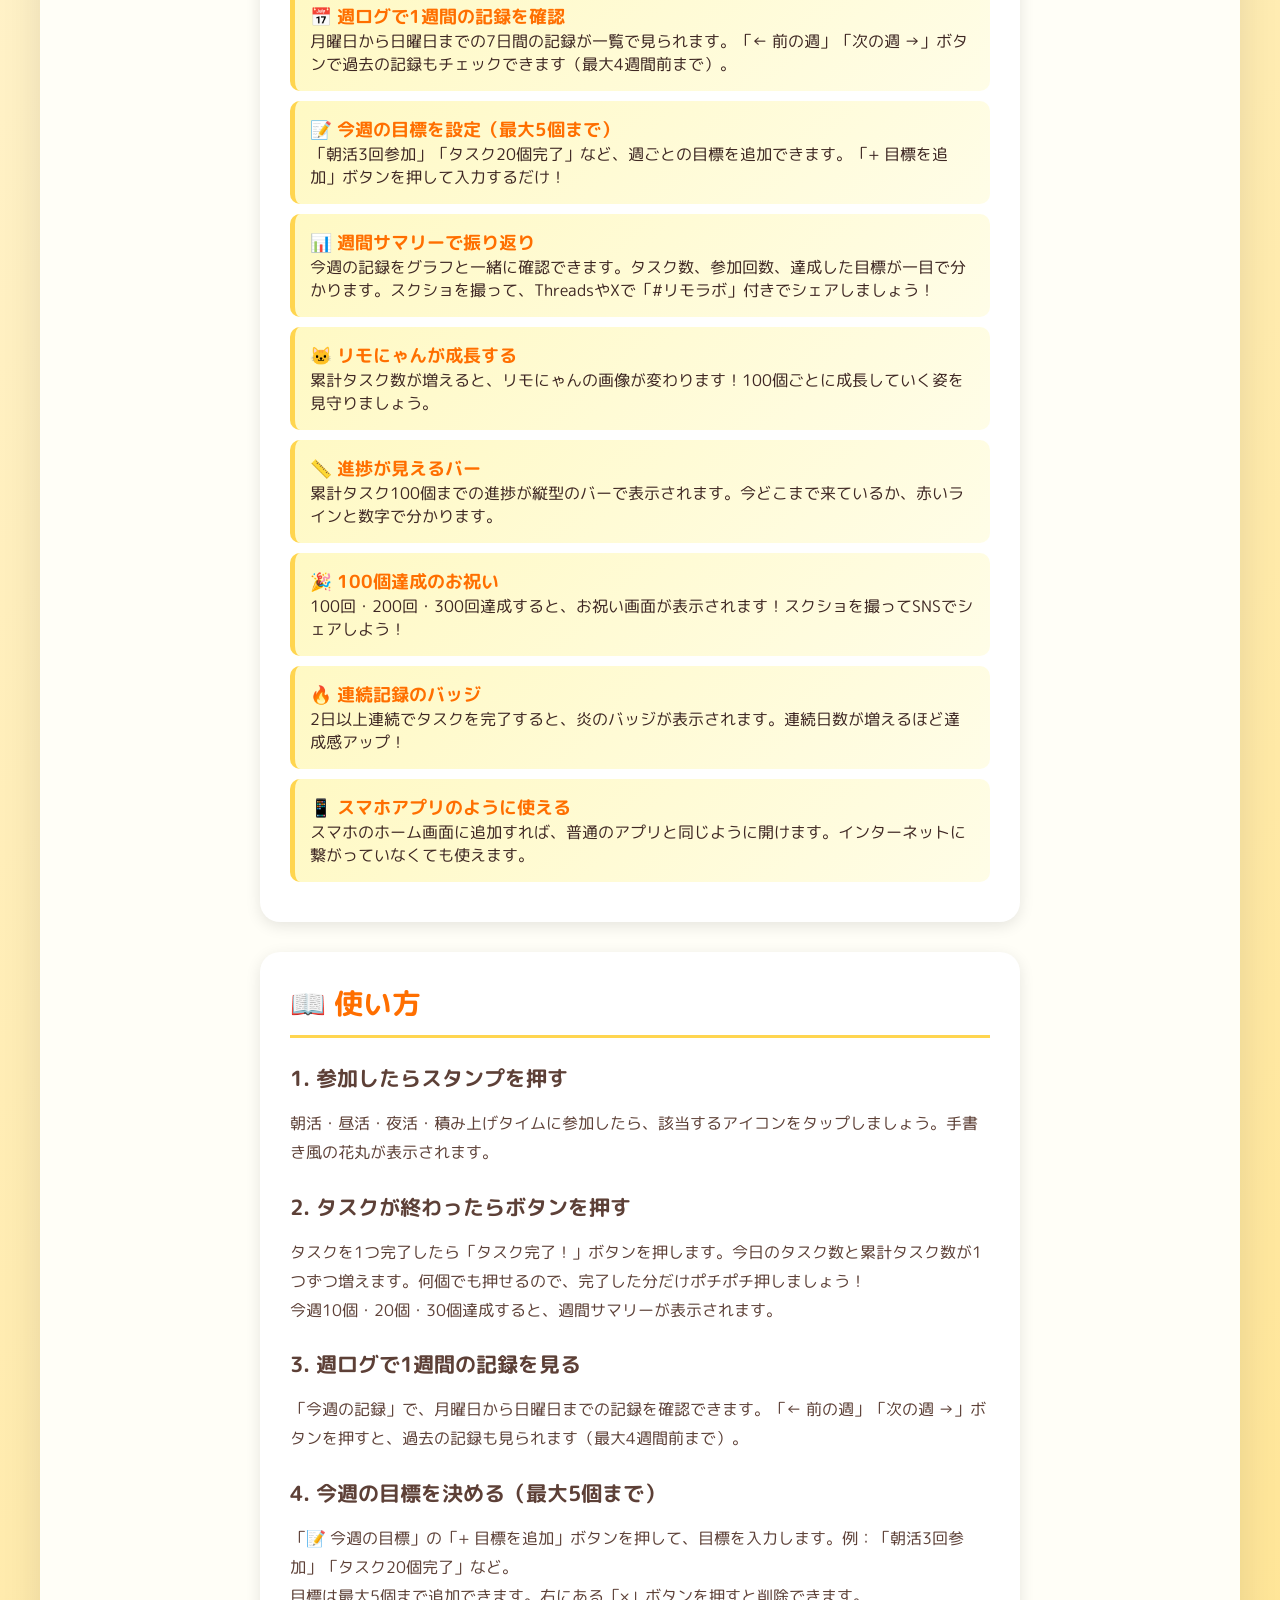
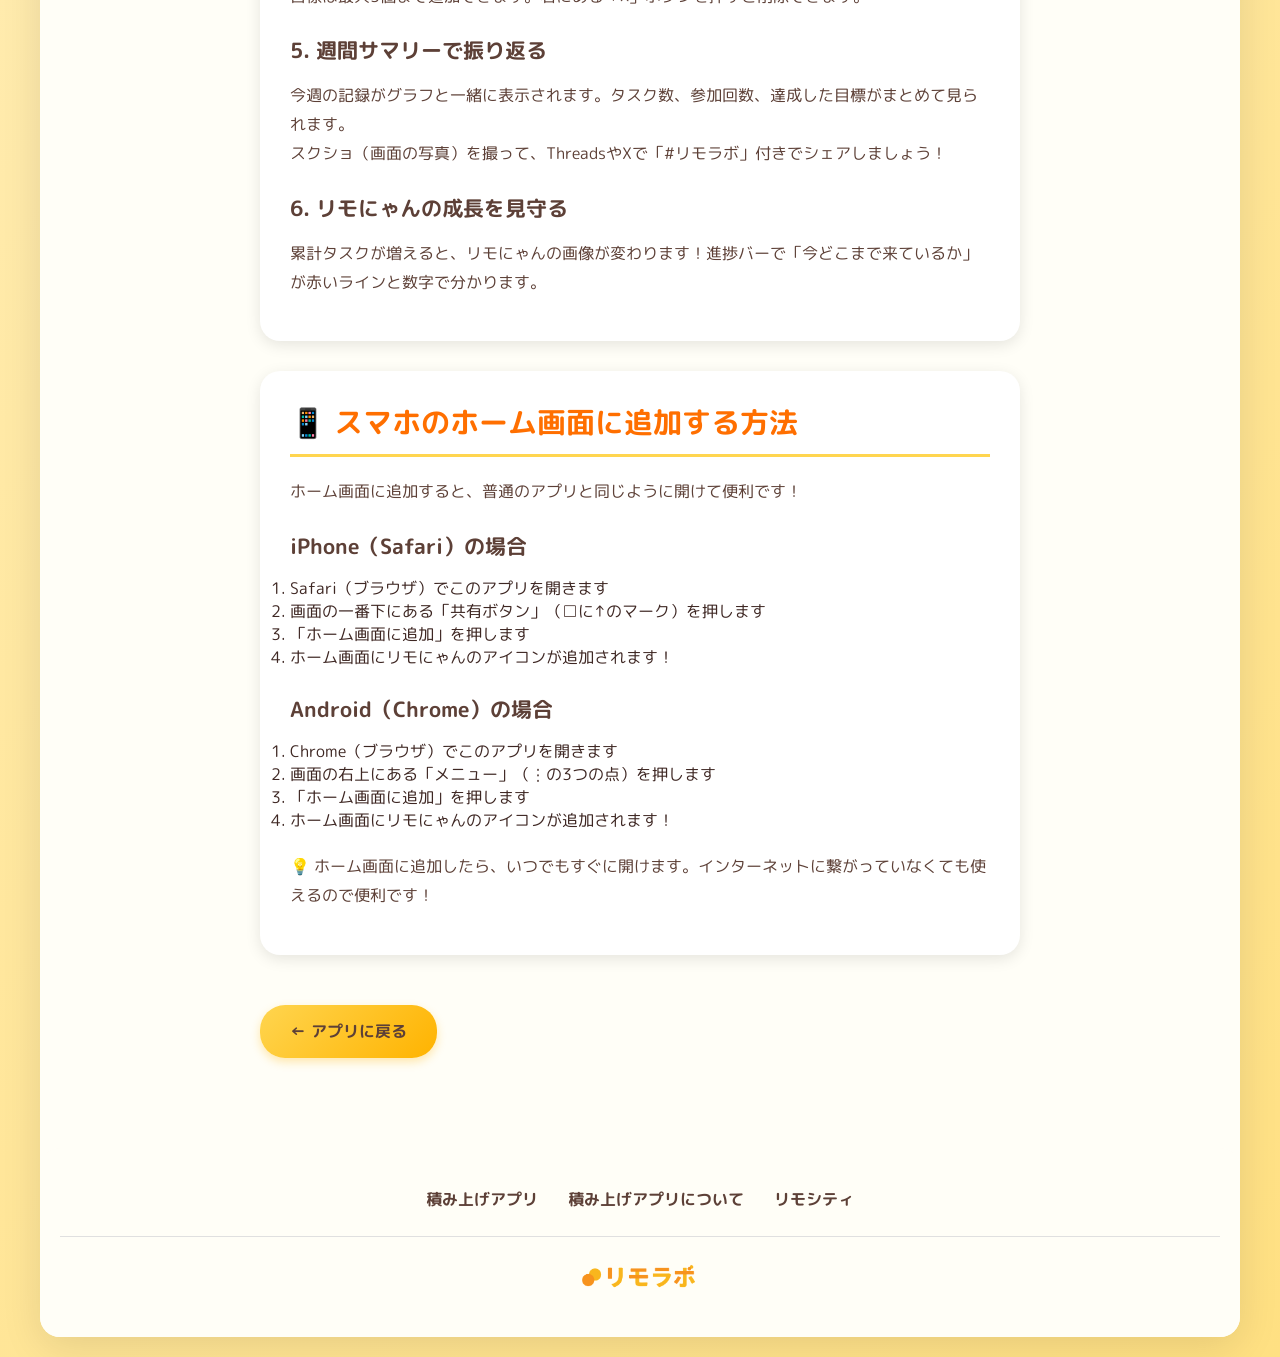
==== commit 8d419357: "fix: about.htmlのドメインタイポと古い説明文を修正 - リモシティリンクのタイポ修正（remolabo.commmune.com → remolabo.commune.com） - スタ" ====
--- a/about.html
+++ b/about.html
@@ -177,8 +177,7 @@
                 <ul class="feature-list">
                     <li>
                         <strong>🌞 🍙 ⭐ 💪 参加スタンプ</strong><br>
-                        朝活・昼活・夜活・積み上げタイムに参加したら、かわいいアイコンをタップ！手書き風の花丸が表示されます。<br>
-                        <span style="color: #ff6f00;">✨ スタンプを押すと、累計タスクも自動で1つ増えます！</span>
+                        朝活・昼活・夜活・積み上げタイムに参加したら、かわいいアイコンをタップ！手書き風の花丸が表示されます。
                     </li>
                     <li>
                         <strong>📊 タスク完了記録</strong><br>
@@ -225,8 +224,7 @@
 
                 <h3>1. 参加したらスタンプを押す</h3>
                 <p>
-                    朝活・昼活・夜活・積み上げタイムに参加したら、該当するアイコンをタップしましょう。手書き風の花丸が表示されます。<br>
-                    <strong style="color: #ff6f00;">✨ スタンプを押すと、累計タスクも自動で1つ増えます！</strong>
+                    朝活・昼活・夜活・積み上げタイムに参加したら、該当するアイコンをタップしましょう。手書き風の花丸が表示されます。
                 </p>
 
                 <h3>2. タスクが終わったらボタンを押す</h3>
@@ -294,7 +292,7 @@
             <div class="footer-links">
                 <a href="index.html">積み上げアプリ</a>
                 <a href="about.html">積み上げアプリについて</a>
-                <a href="https://remolabo.commmune.com/view/home" target="_blank">リモシティ</a>
+                <a href="https://remolabo.commune.com/view/home" target="_blank">リモシティ</a>
             </div>
             <div class="footer-credit">
                 <img src="assets/logo.png" alt="株式会社リモラボ" class="footer-logo">
--- a/styles.css
+++ b/styles.css
@@ -130,15 +130,25 @@
     font-size: 1.3em;
 }
 
-/* 参加スタンプ */
-.stamps-container {
+/* 参加スタンプ（上段3つ） */
+.stamps-container-top {
     display: grid;
-    grid-template-columns: repeat(4, 1fr);
+    grid-template-columns: repeat(3, 1fr);
     gap: 15px;
-    margin-bottom: 20px;
-}
-
-.stamp-btn {
+    margin-bottom: 15px;
+}
+
+/* 積み上げ・タスク完了（下段2つ） */
+.stamps-container-bottom {
+    display: grid;
+    grid-template-columns: repeat(2, 1fr);
+    gap: 15px;
+    max-width: 400px;
+    margin: 0 auto;
+    margin-bottom: 15px;
+}
+
+.stamp-btn, .task-btn {
     position: relative;
     background: white;
     transition: background 0.3s ease;
@@ -153,7 +163,7 @@
     gap: 8px;
 }
 
-.stamp-btn:hover {
+.stamp-btn:hover, .task-btn:hover {
     transform: translateY(-5px);
     box-shadow: 0 5px 15px rgba(0,0,0,0.1);
 }
@@ -168,6 +178,8 @@
     font-size: 0.9em;
     color: #666;
     font-weight: bold;
+    line-height: 1.3;
+    text-align: center;
 }
 
 /* 花丸エフェクト（手書き風） */
@@ -209,52 +221,14 @@
     }
 }
 
-/* タスクセクション */
-.task-section {
-    text-align: center;
-}
-
-.task-button-row {
+/* タスク情報（カウント・バッジ） */
+.task-info {
     display: flex;
     align-items: center;
     justify-content: center;
-    gap: 15px;
+    gap: 20px;
     flex-wrap: wrap;
-}
-
-.task-btn {
-    background: linear-gradient(135deg, #fff9c4 0%, #ffd54f 50%, #ffb300 100%);
-    color: #3e2723;
-    border: 3px solid #fff;
-    border-radius: 30px;
-    padding: 18px 45px;
-    font-size: 1.3em;
-    font-weight: 800;
-    cursor: pointer;
-    box-shadow:
-        0 0 0 2px #ffb300,
-        0 8px 0 #ff8f00,
-        0 12px 25px rgba(255, 143, 0, 0.5);
-    transition: all 0.1s ease;
-    position: relative;
-    text-shadow: 0 2px 4px rgba(255, 255, 255, 0.8);
-    letter-spacing: 0.05em;
-}
-
-.task-btn:hover {
-    transform: translateY(-2px);
-    box-shadow:
-        0 0 0 2px #ffb300,
-        0 10px 0 #ff8f00,
-        0 15px 30px rgba(255, 143, 0, 0.6);
-}
-
-.task-btn:active {
-    transform: translateY(6px);
-    box-shadow:
-        0 0 0 2px #ffb300,
-        0 2px 0 #ff8f00,
-        0 5px 12px rgba(255, 143, 0, 0.4);
+    margin-top: 10px;
 }
 
 .streak-badge {
@@ -280,16 +254,14 @@
 }
 
 .task-count {
-    margin-top: 15px;
-    display: flex;
-    justify-content: center;
-    gap: 30px;
-    font-size: 1.1em;
+    display: flex;
+    gap: 20px;
+    font-size: 1em;
 }
 
 .task-count strong {
     color: #ff6f00;
-    font-size: 1.3em;
+    font-size: 1.2em;
 }
 
 /* 週ログ */
@@ -1170,39 +1142,39 @@
 
 .stats-header {
     text-align: center;
-    margin-bottom: 15px;
-    padding-bottom: 10px;
+    margin-bottom: 10px;
+    padding-bottom: 8px;
     border-bottom: 2px solid #ffd54f;
 }
 
 .stats-logo {
-    width: 80px;
-    height: 80px;
-    margin-bottom: 8px;
+    width: 60px;
+    height: 60px;
+    margin-bottom: 6px;
 }
 
 .stats-header h2 {
     color: #ff6f00;
-    font-size: 1.5em;
-    margin-bottom: 5px;
+    font-size: 1.3em;
+    margin-bottom: 4px;
 }
 
 /* 累計統計カード */
 .stats-summary {
     display: grid;
     grid-template-columns: repeat(2, 1fr);
-    gap: 10px;
-    margin-bottom: 15px;
+    gap: 8px;
+    margin-bottom: 10px;
 }
 
 .stat-card {
     background: white;
-    padding: 10px;
-    border-radius: 12px;
+    padding: 8px;
+    border-radius: 10px;
     border: 2px solid #ffe082;
     display: flex;
     align-items: center;
-    gap: 8px;
+    gap: 6px;
     transition: all 0.3s ease;
 }
 
@@ -1212,7 +1184,7 @@
 }
 
 .stat-icon {
-    font-size: 1.6em;
+    font-size: 1.4em;
 }
 
 .stat-info {
@@ -1220,13 +1192,13 @@
 }
 
 .stat-label {
-    font-size: 0.85em;
+    font-size: 0.8em;
     color: #8d6e63;
-    margin-bottom: 3px;
+    margin-bottom: 2px;
 }
 
 .stat-number {
-    font-size: 1.5em;
+    font-size: 1.3em;
     font-weight: bold;
     color: #ff6f00;
 }
@@ -1234,33 +1206,33 @@
 /* 月間カレンダー */
 .calendar-section {
     background: white;
-    padding: 10px;
-    border-radius: 12px;
-    margin-bottom: 10px;
+    padding: 8px;
+    border-radius: 10px;
+    margin-bottom: 8px;
     border: 2px solid #ffe082;
     transition: all 0.3s ease;
 }
 
 .calendar-section h3 {
     color: #3e2723;
-    font-size: 1.1em;
-    margin-bottom: 8px;
+    font-size: 1em;
+    margin-bottom: 6px;
 }
 
 .monthly-calendar {
     display: grid;
     grid-template-columns: repeat(7, 1fr);
-    gap: 5px;
+    gap: 4px;
 }
 
 .calendar-day {
     aspect-ratio: 1;
-    border-radius: 5px;
+    border-radius: 4px;
     display: flex;
     flex-direction: column;
     align-items: center;
     justify-content: center;
-    font-size: 0.8em;
+    font-size: 0.75em;
     font-weight: bold;
     transition: all 0.2s;
 }
@@ -1313,31 +1285,31 @@
 /* 実績コレクション */
 .achievements-section {
     background: white;
-    padding: 10px;
-    border-radius: 12px;
-    margin-bottom: 10px;
+    padding: 8px;
+    border-radius: 10px;
+    margin-bottom: 8px;
     border: 2px solid #ffe082;
 }
 
 .achievements-section h3 {
     color: #3e2723;
-    font-size: 1.1em;
-    margin-bottom: 8px;
+    font-size: 1em;
+    margin-bottom: 6px;
 }
 
 .achievements-container {
     display: grid;
-    grid-template-columns: repeat(auto-fill, minmax(85px, 1fr));
-    gap: 8px;
+    grid-template-columns: repeat(auto-fill, minmax(75px, 1fr));
+    gap: 6px;
 }
 
 .achievement-item {
     display: flex;
     flex-direction: column;
     align-items: center;
-    padding: 10px;
+    padding: 8px;
     background: linear-gradient(135deg, #fff9c4 0%, #fffde7 100%);
-    border-radius: 8px;
+    border-radius: 6px;
     border: 2px solid #ffd54f;
     transition: all 0.2s;
 }
@@ -1354,21 +1326,28 @@
 }
 
 .achievement-icon {
-    font-size: 2.5em;
-    margin-bottom: 8px;
+    font-size: 2em;
+    margin-bottom: 6px;
 }
 
 .achievement-name {
-    font-size: 0.9em;
+    font-size: 0.85em;
     font-weight: bold;
     color: #3e2723;
     text-align: center;
 }
 
-.stats-share {
+.stats-share-message {
     text-align: center;
-    padding-top: 15px;
+    padding: 15px 10px;
     border-top: 2px solid #ffd54f;
+}
+
+.stats-logo-footer {
+    width: 120px;
+    height: auto;
+    margin: 10px auto;
+    display: block;
 }
 
 /* レスポンシブ */
@@ -1405,18 +1384,41 @@
         width: 100%;
     }
 
+    .remonyan-count {
+        font-size: 1.4em;
+        font-weight: bold;
+        color: #ff6f00;
+    }
+
     .monasashi-panel {
         width: 100%;
     }
 
     .monasashi-bar {
         width: 100%;
-        height: 60px;
+        height: 35px;
         flex-direction: row;
-    }
-
-    /* スタンプを2列に */
-    .stamps-container {
+        border: 3px solid #ff9800;
+        background: #e0e0e0;
+        border-radius: 5px;
+    }
+
+    .monasashi-block {
+        width: 1%;
+        height: 100%;
+    }
+
+    .monasashi-current {
+        display: none;
+    }
+
+    /* スタンプを上下2行に */
+    .stamps-container-top {
+        grid-template-columns: repeat(3, 1fr);
+        gap: 10px;
+    }
+
+    .stamps-container-bottom {
         grid-template-columns: repeat(2, 1fr);
         gap: 10px;
     }
@@ -1429,16 +1431,11 @@
 
     .stamp-label {
         font-size: 0.85em;
-    }
-
-    .stamp-btn {
+        line-height: 1.2;
+    }
+
+    .stamp-btn, .task-btn {
         padding: 12px;
-    }
-
-    /* タスクボタンのサイズ調整 */
-    .task-btn {
-        padding: 15px 35px;
-        font-size: 1.1em;
     }
 
     /* 週ナビゲーションの調整 */
@@ -1483,12 +1480,18 @@
     .goal-item input {
         padding: 12px;
         font-size: 1em;
+        box-sizing: border-box;
+        max-width: 100%;
     }
 
     /* モーダルのパディング縮小 */
     .modal-content {
-        padding: 20px;
+        padding: 15px;
         width: 95%;
+    }
+
+    .stats-content {
+        padding: 15px;
     }
 
     /* お祝い画面の調整 */
@@ -1640,6 +1643,87 @@
         padding: 8px 15px;
         font-size: 0.9em;
     }
+
+    /* 統計画面のコンパクト化（強化版） */
+    .stats-header {
+        margin-bottom: 6px;
+        padding-bottom: 6px;
+    }
+
+    .stats-header h2 {
+        font-size: 1.1em;
+        margin: 3px 0;
+    }
+
+    .stats-logo {
+        width: 60px;
+        height: 60px;
+        margin-bottom: 3px;
+    }
+
+    .stats-summary {
+        gap: 5px;
+        padding: 0;
+        margin-bottom: 6px;
+    }
+
+    .stat-card {
+        padding: 5px;
+    }
+
+    .stat-icon {
+        font-size: 0.95em;
+    }
+
+    .stat-label {
+        font-size: 0.6em;
+    }
+
+    .stat-number {
+        font-size: 1em;
+    }
+
+    .achievements-section {
+        padding: 0;
+        margin-bottom: 5px;
+    }
+
+    .achievements-section h3 {
+        font-size: 0.75em;
+        margin-bottom: 5px;
+    }
+
+    .achievements-container {
+        grid-template-columns: repeat(4, 1fr);
+        gap: 3px;
+    }
+
+    .achievement-item {
+        padding: 2px;
+    }
+
+    .achievement-icon {
+        font-size: 0.85em;
+        margin-bottom: 1px;
+    }
+
+    .achievement-name {
+        font-size: 0.5em;
+    }
+
+    .stats-share-message {
+        padding: 6px 8px;
+    }
+
+    .share-message {
+        font-size: 0.8em;
+        margin: 3px 0;
+    }
+
+    .stats-logo-footer {
+        width: 80px;
+        margin: 5px auto;
+    }
 }
 
 /* 超小型デバイス（360px以下） */
@@ -1653,11 +1737,6 @@
         height: 50px;
     }
 
-    .task-btn {
-        padding: 12px 25px;
-        font-size: 1em;
-    }
-
     #weekTitle {
         font-size: 0.9em;
     }
@@ -1673,3 +1752,47 @@
         font-size: 0.8em;
     }
 }
+
+/* ========================================
+   パーティクルエフェクト
+   ======================================== */
+
+/* スタンプ押下時のキラキラパーティクル */
+.stamp-particle {
+    position: fixed;
+    font-size: 1.5em;
+    pointer-events: none;
+    z-index: 9999;
+    animation: particle-burst 0.8s ease-out forwards;
+}
+
+@keyframes particle-burst {
+    0% {
+        transform: translate(0, 0) scale(1);
+        opacity: 1;
+    }
+    100% {
+        transform: translate(var(--tx), var(--ty)) scale(0.5);
+        opacity: 0;
+    }
+}
+
+/* リモにゃん成長時のキラキラ */
+.remonyan-sparkle {
+    position: fixed;
+    font-size: 1.2em;
+    pointer-events: none;
+    z-index: 9999;
+    animation: sparkle-float 1s ease-out forwards;
+}
+
+@keyframes sparkle-float {
+    0% {
+        transform: translateY(0) scale(1);
+        opacity: 1;
+    }
+    100% {
+        transform: translateY(-50px) scale(0.5);
+        opacity: 0;
+    }
+}
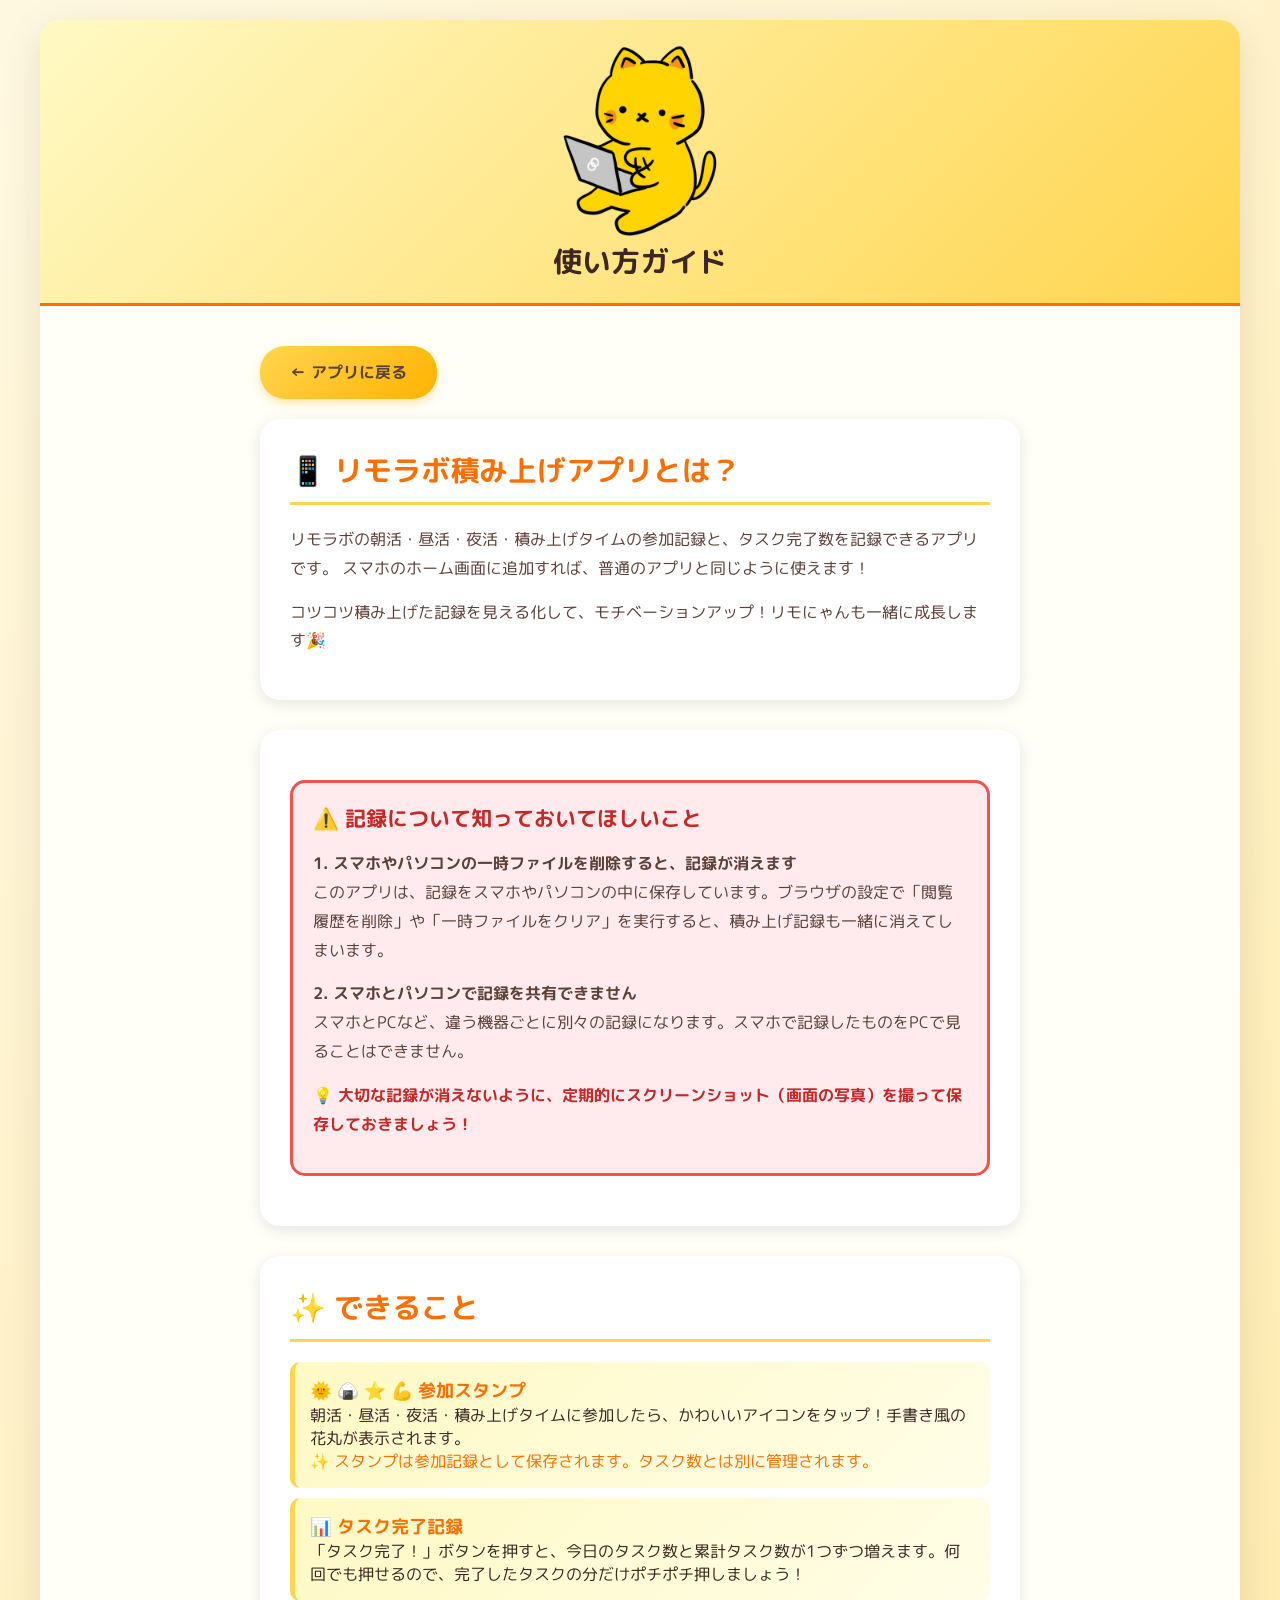
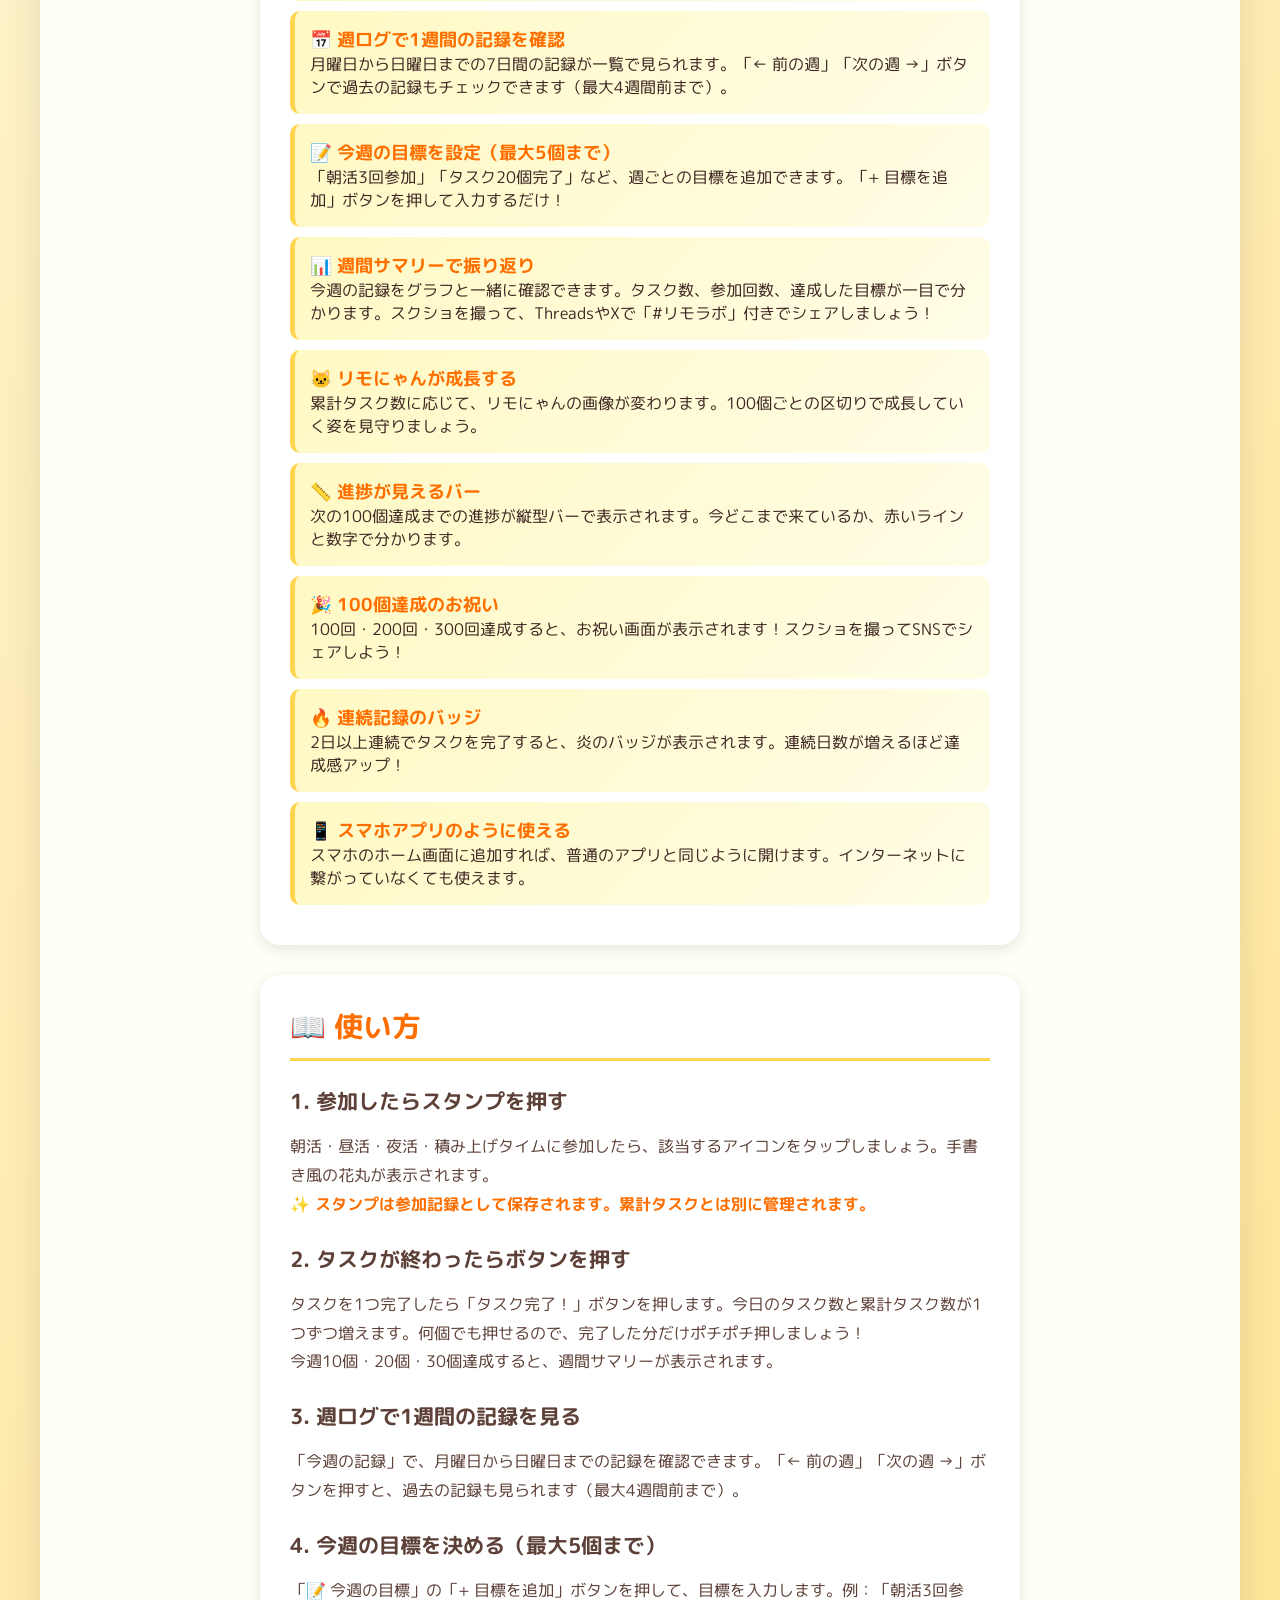
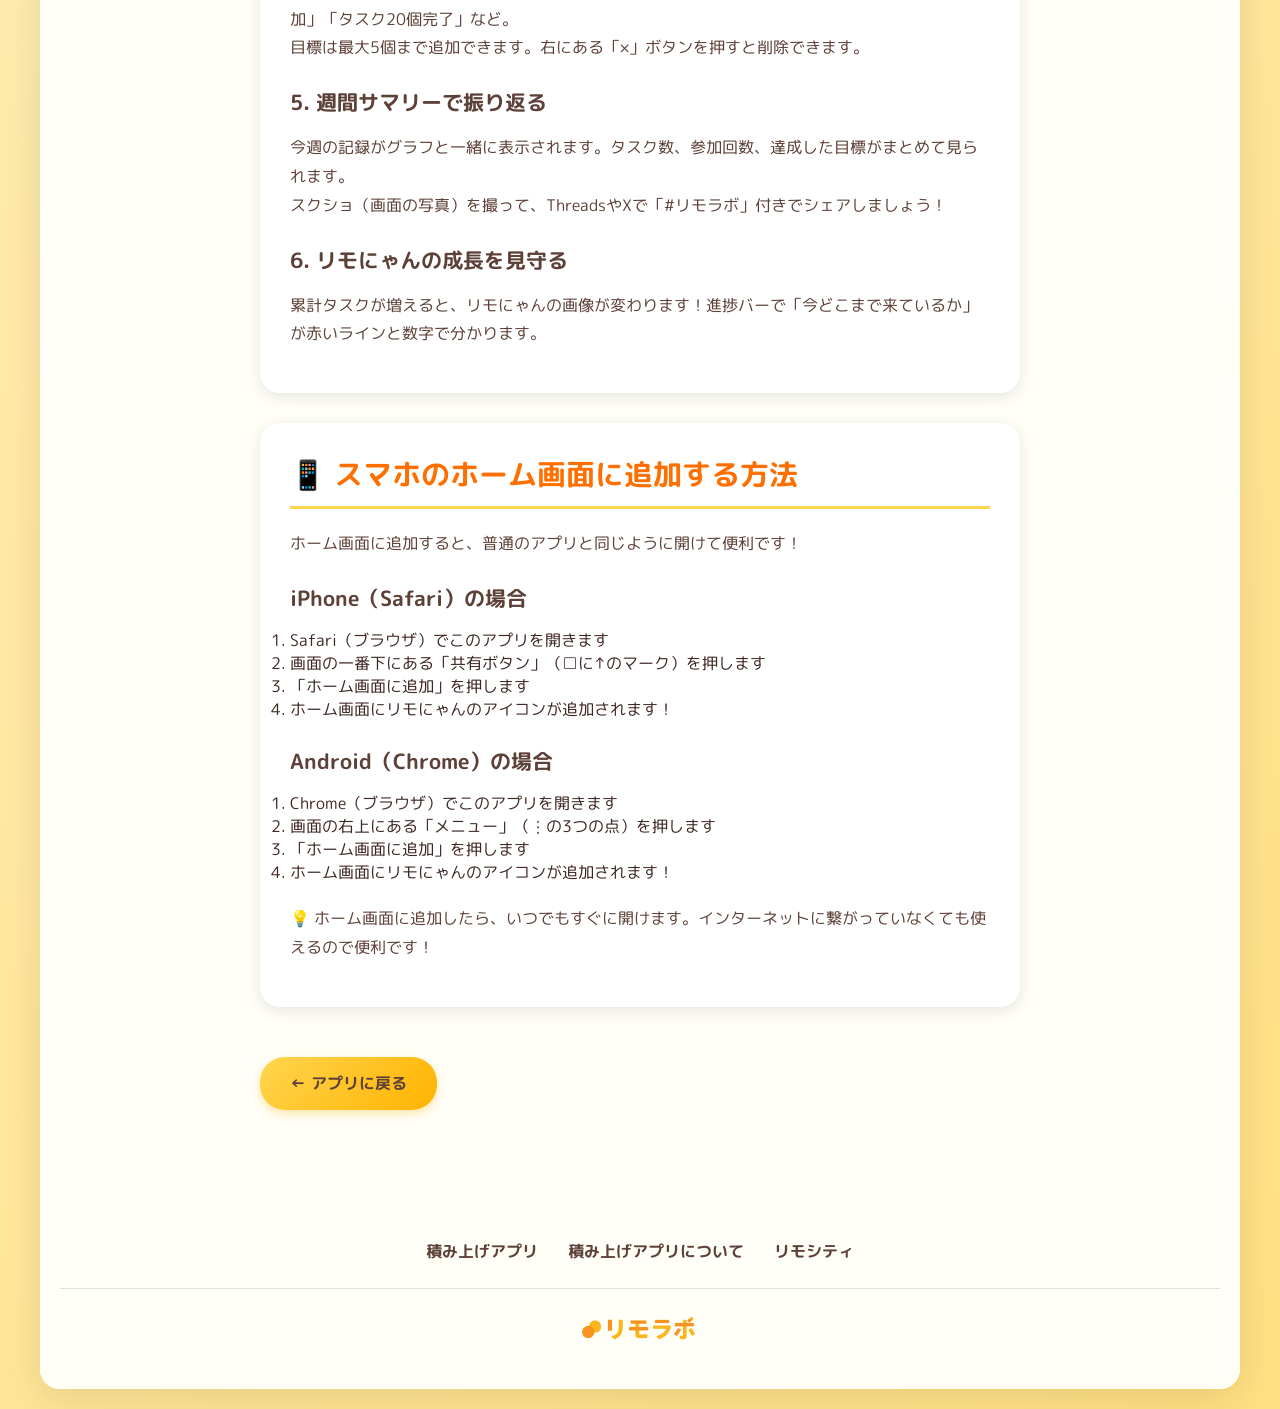
==== commit 97980cd6: "fix: about.htmlの説明を現仕様に合わせて修正 スタンプとタスクの分離仕様に合わせて説明文を追加・修正：  1. 参加スタンプの説明に新しい説明文を追加（2箇所）    - 「✨ スタンプ" ====
--- a/about.html
+++ b/about.html
@@ -177,7 +177,8 @@
                 <ul class="feature-list">
                     <li>
                         <strong>🌞 🍙 ⭐ 💪 参加スタンプ</strong><br>
-                        朝活・昼活・夜活・積み上げタイムに参加したら、かわいいアイコンをタップ！手書き風の花丸が表示されます。
+                        朝活・昼活・夜活・積み上げタイムに参加したら、かわいいアイコンをタップ！手書き風の花丸が表示されます。<br>
+                        <span style="color: #ff6f00;">✨ スタンプは参加記録として保存されます。タスク数とは別に管理されます。</span>
                     </li>
                     <li>
                         <strong>📊 タスク完了記録</strong><br>
@@ -197,11 +198,11 @@
                     </li>
                     <li>
                         <strong>🐱 リモにゃんが成長する</strong><br>
-                        累計タスク数が増えると、リモにゃんの画像が変わります！100個ごとに成長していく姿を見守りましょう。
+                        累計タスク数に応じて、リモにゃんの画像が変わります。100個ごとの区切りで成長していく姿を見守りましょう。
                     </li>
                     <li>
                         <strong>📏 進捗が見えるバー</strong><br>
-                        累計タスク100個までの進捗が縦型のバーで表示されます。今どこまで来ているか、赤いラインと数字で分かります。
+                        次の100個達成までの進捗が縦型バーで表示されます。今どこまで来ているか、赤いラインと数字で分かります。
                     </li>
                     <li>
                         <strong>🎉 100個達成のお祝い</strong><br>
@@ -224,7 +225,8 @@
 
                 <h3>1. 参加したらスタンプを押す</h3>
                 <p>
-                    朝活・昼活・夜活・積み上げタイムに参加したら、該当するアイコンをタップしましょう。手書き風の花丸が表示されます。
+                    朝活・昼活・夜活・積み上げタイムに参加したら、該当するアイコンをタップしましょう。手書き風の花丸が表示されます。<br>
+                    <strong style="color: #ff6f00;">✨ スタンプは参加記録として保存されます。累計タスクとは別に管理されます。</strong>
                 </p>
 
                 <h3>2. タスクが終わったらボタンを押す</h3>
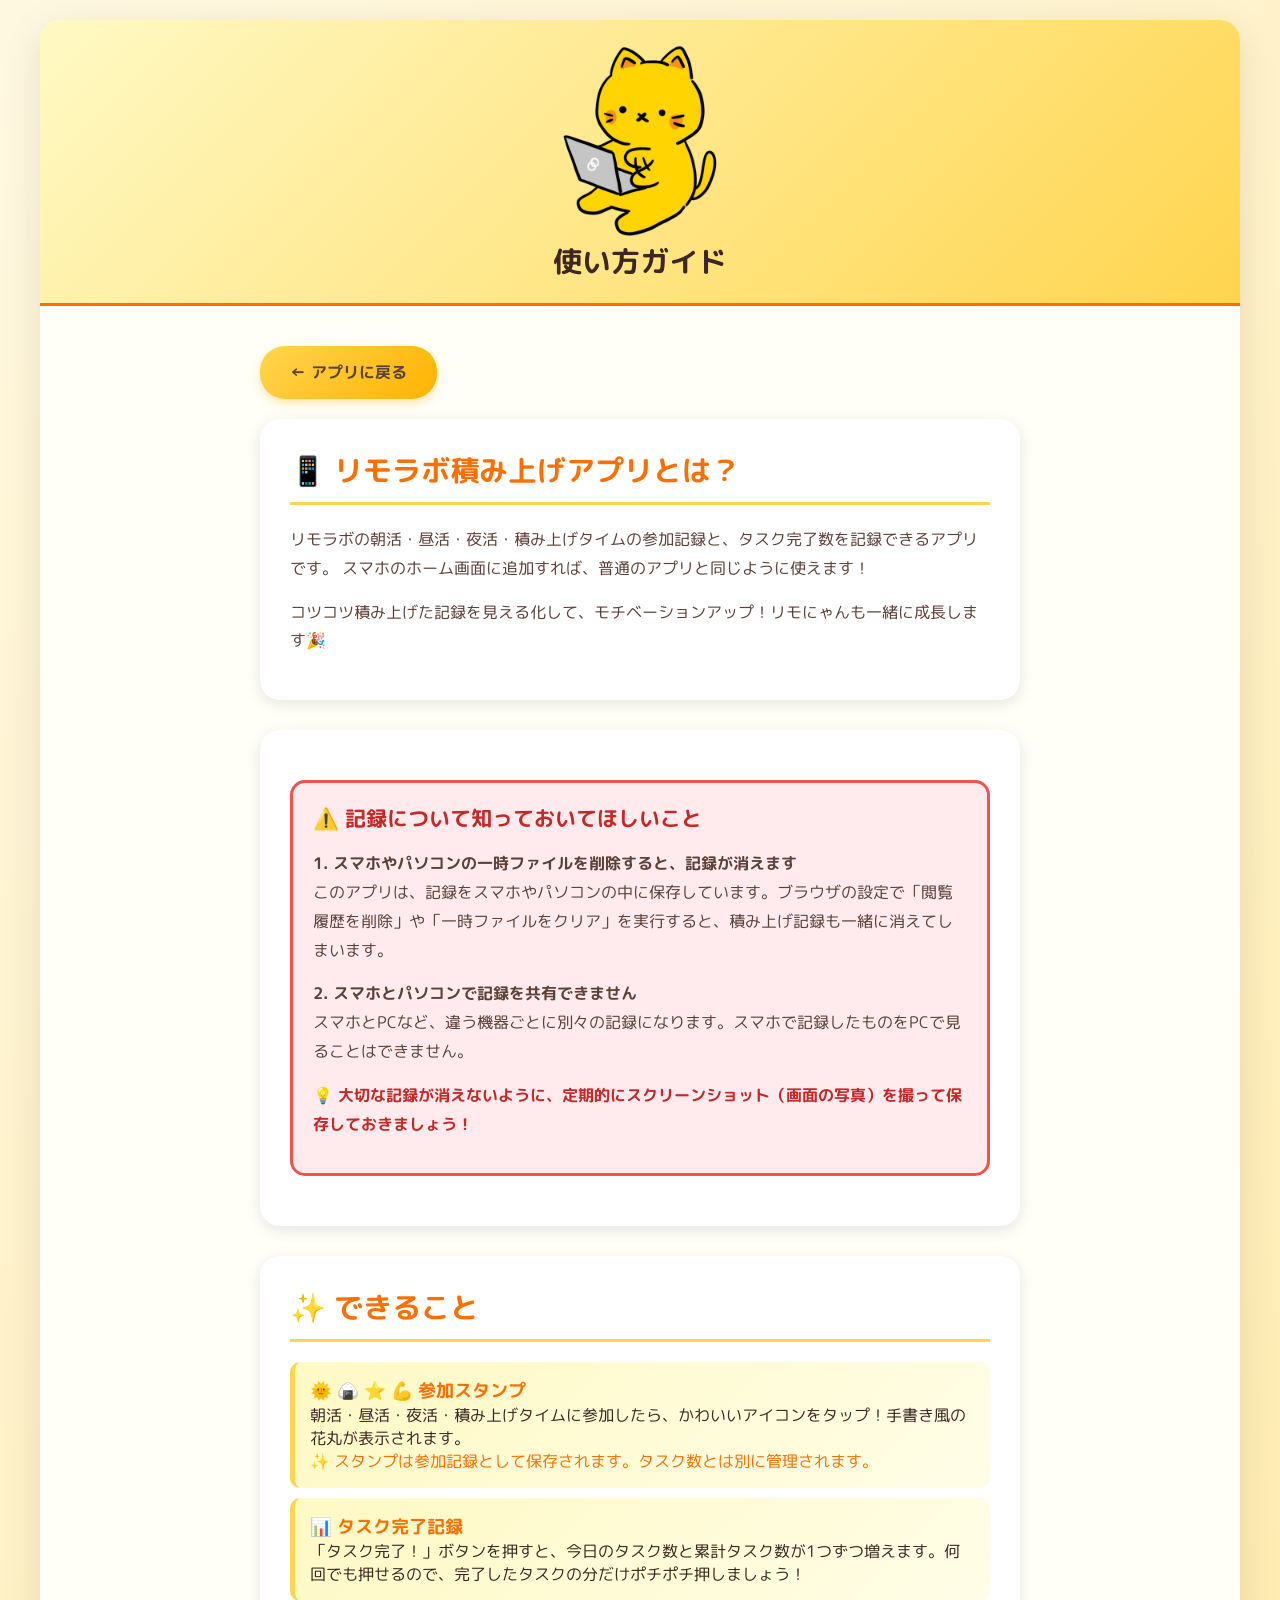
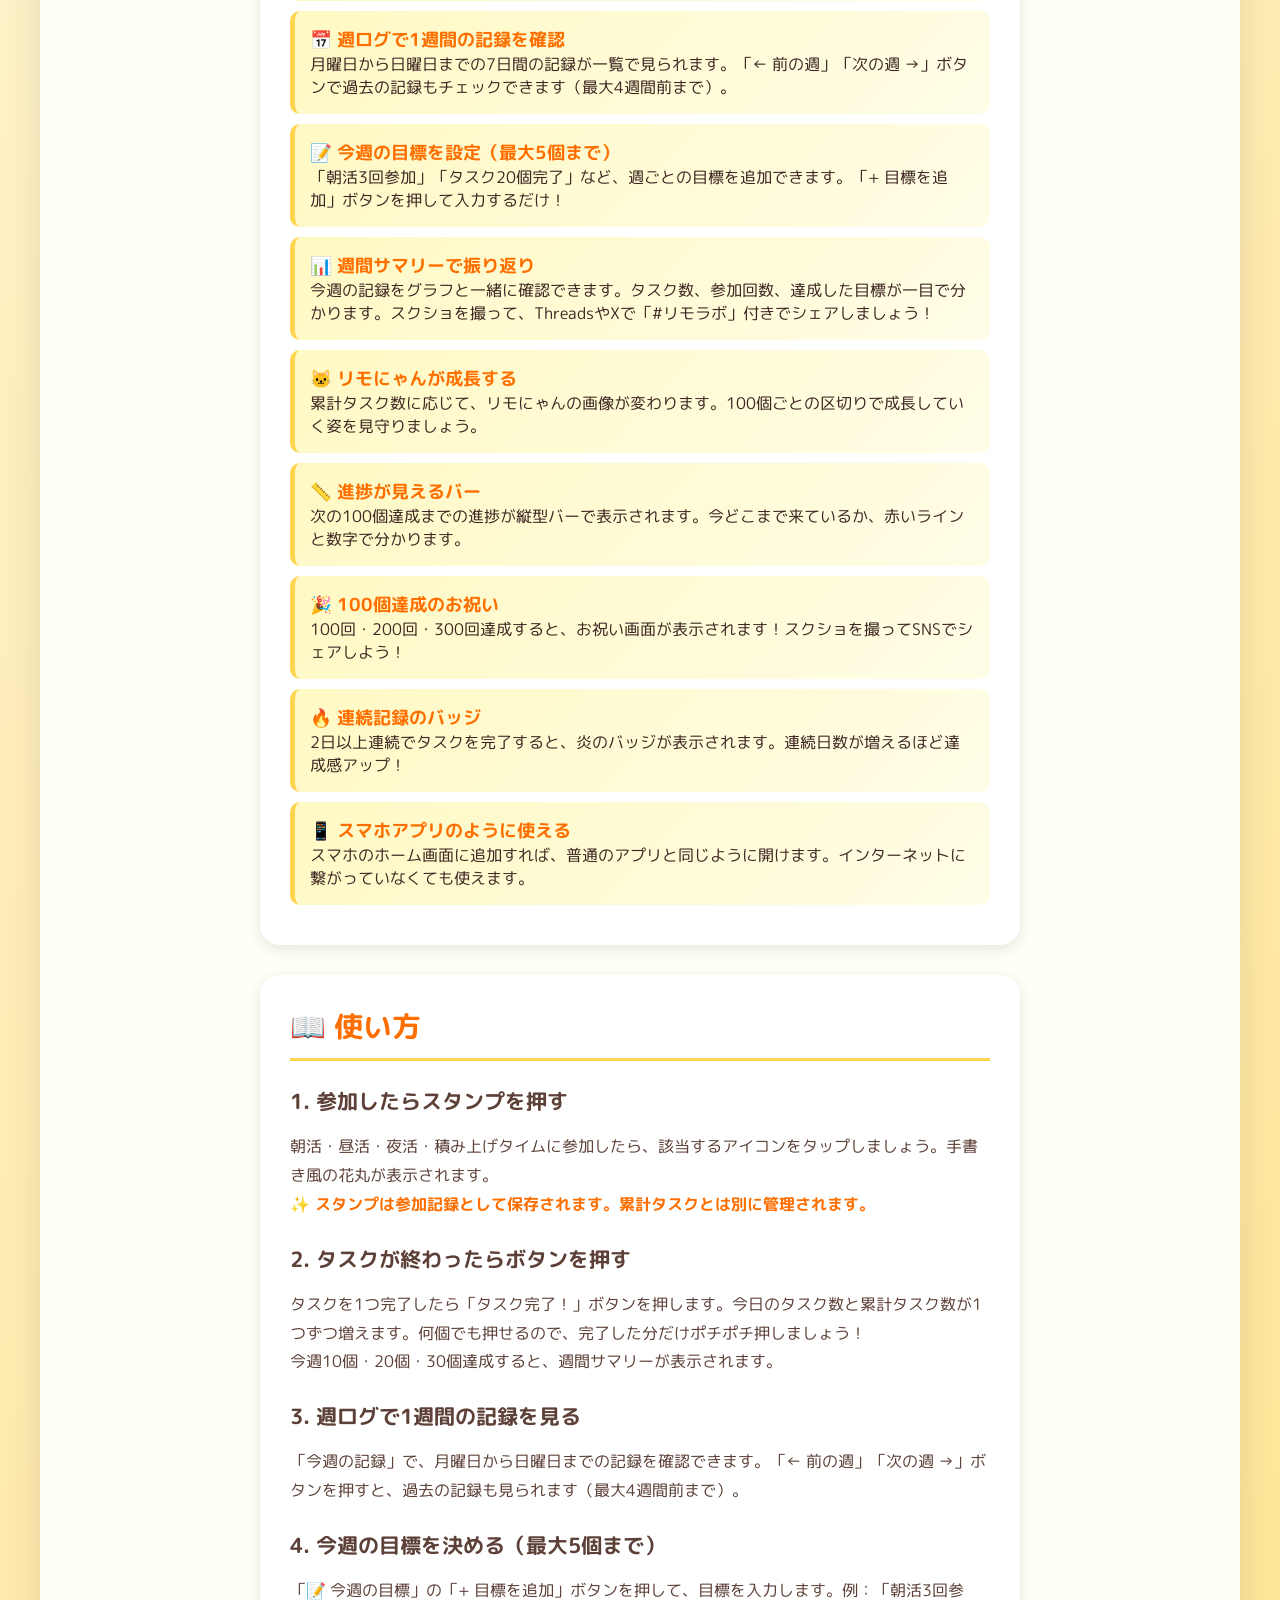
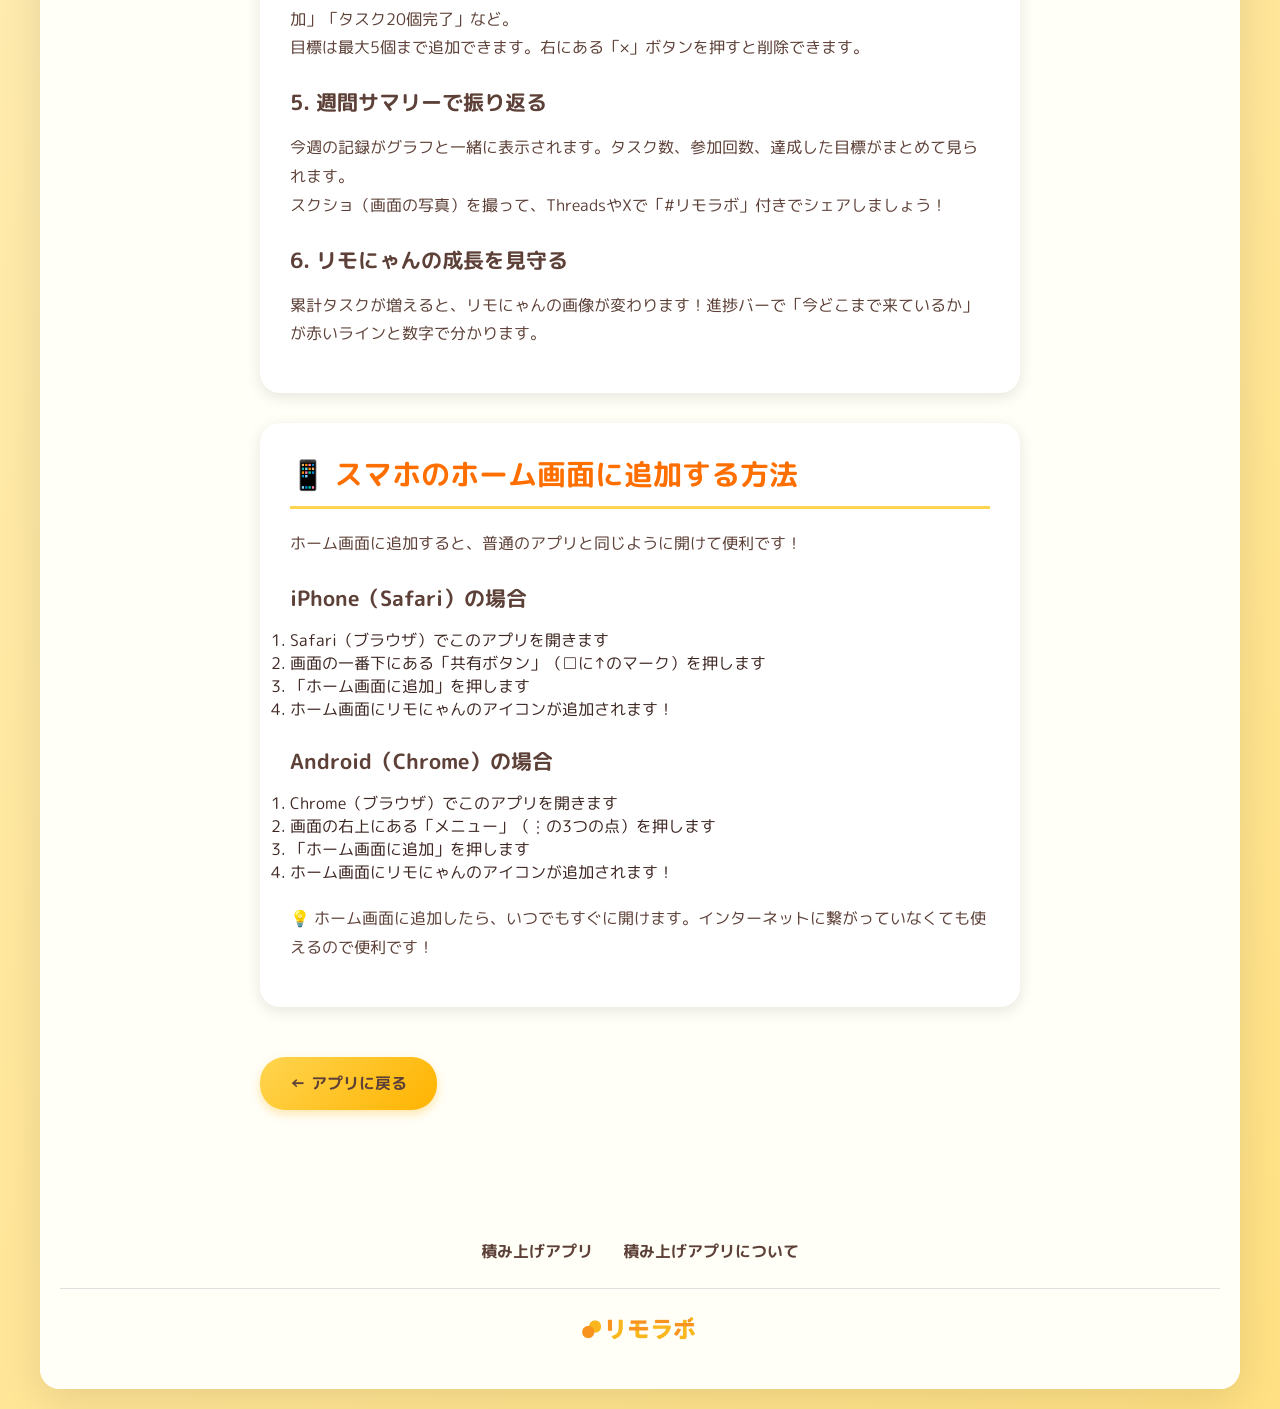
==== commit 5e5cd243: "fix: フッターからリモシティリンクを削除 リンクが正常に機能しないため、index.html と about.html のフッターから リモシティへのリンクを削除。  Co-Authored-By" ====
--- a/about.html
+++ b/about.html
@@ -294,7 +294,6 @@
             <div class="footer-links">
                 <a href="index.html">積み上げアプリ</a>
                 <a href="about.html">積み上げアプリについて</a>
-                <a href="https://remolabo.commune.com/view/home" target="_blank">リモシティ</a>
             </div>
             <div class="footer-credit">
                 <img src="assets/logo.png" alt="株式会社リモラボ" class="footer-logo">
--- a/styles.css
+++ b/styles.css
@@ -104,13 +104,27 @@
 
 /* メインレイアウト */
 .main-layout {
-    display: flex;
+    display: grid;
+    grid-template-columns: 1fr 300px;
     gap: 20px;
     padding: 20px;
 }
 
-main {
-    flex: 1;
+.today-panel {
+    grid-column: 1;
+}
+
+.remonyan-panel {
+    grid-column: 2;
+    grid-row: 1 / 4;
+}
+
+.week-log {
+    grid-column: 1;
+}
+
+.notice {
+    grid-column: 1;
 }
 
 /* 今日の操作パネル */
@@ -128,6 +142,14 @@
     color: #3e2723;
     margin-bottom: 15px;
     font-size: 1.3em;
+}
+
+.section-label {
+    color: #5d4037;
+    font-size: 0.95em;
+    font-weight: 600;
+    margin: 10px 0 8px 0;
+    text-align: center;
 }
 
 /* 参加スタンプ（上段3つ） */
@@ -1368,9 +1390,27 @@
 
     /* メインレイアウト */
     .main-layout {
+        display: flex;
         flex-direction: column;
         padding: 15px;
         gap: 15px;
+    }
+
+    /* スマホ表示の順序: 今日→累計→今週 */
+    .today-panel {
+        order: 1;
+    }
+
+    .remonyan-panel {
+        order: 2;
+    }
+
+    .week-log {
+        order: 3;
+    }
+
+    .notice {
+        order: 4;
     }
 
     /* パネルのパディング縮小 */
